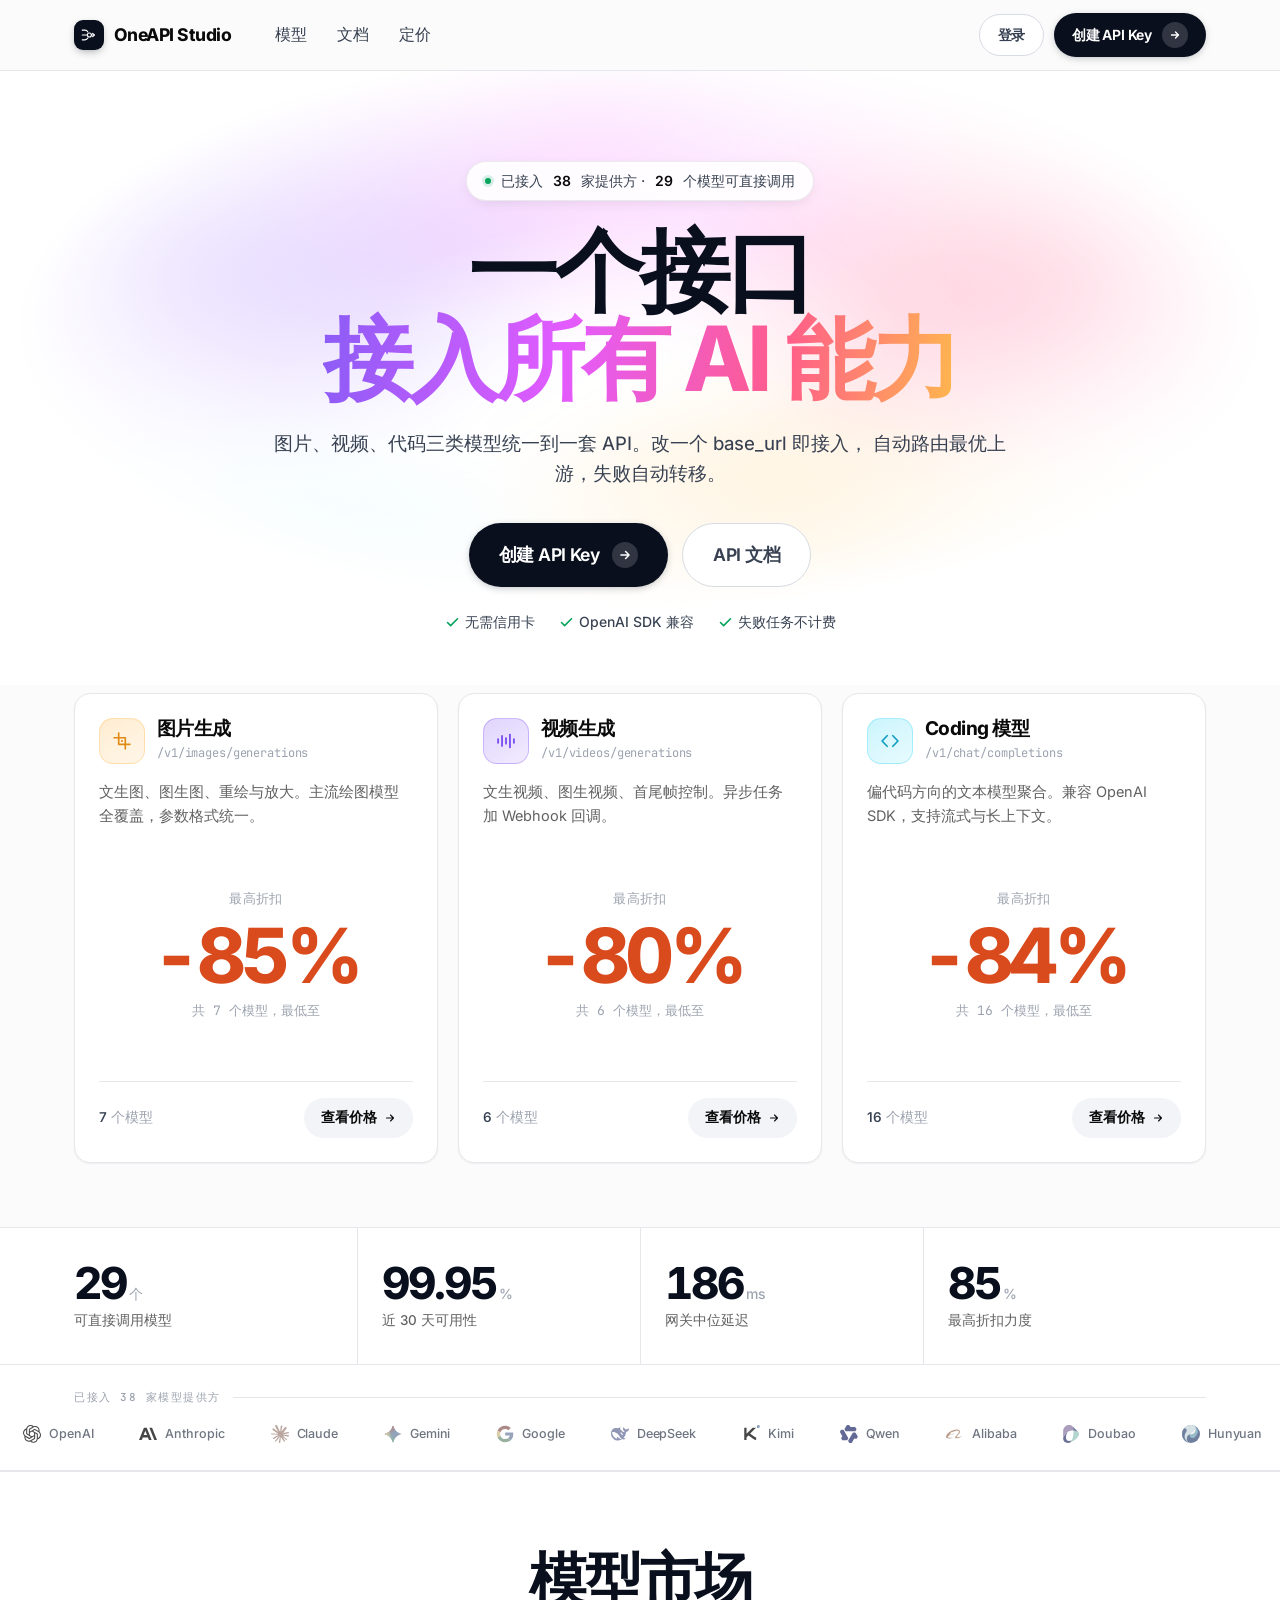
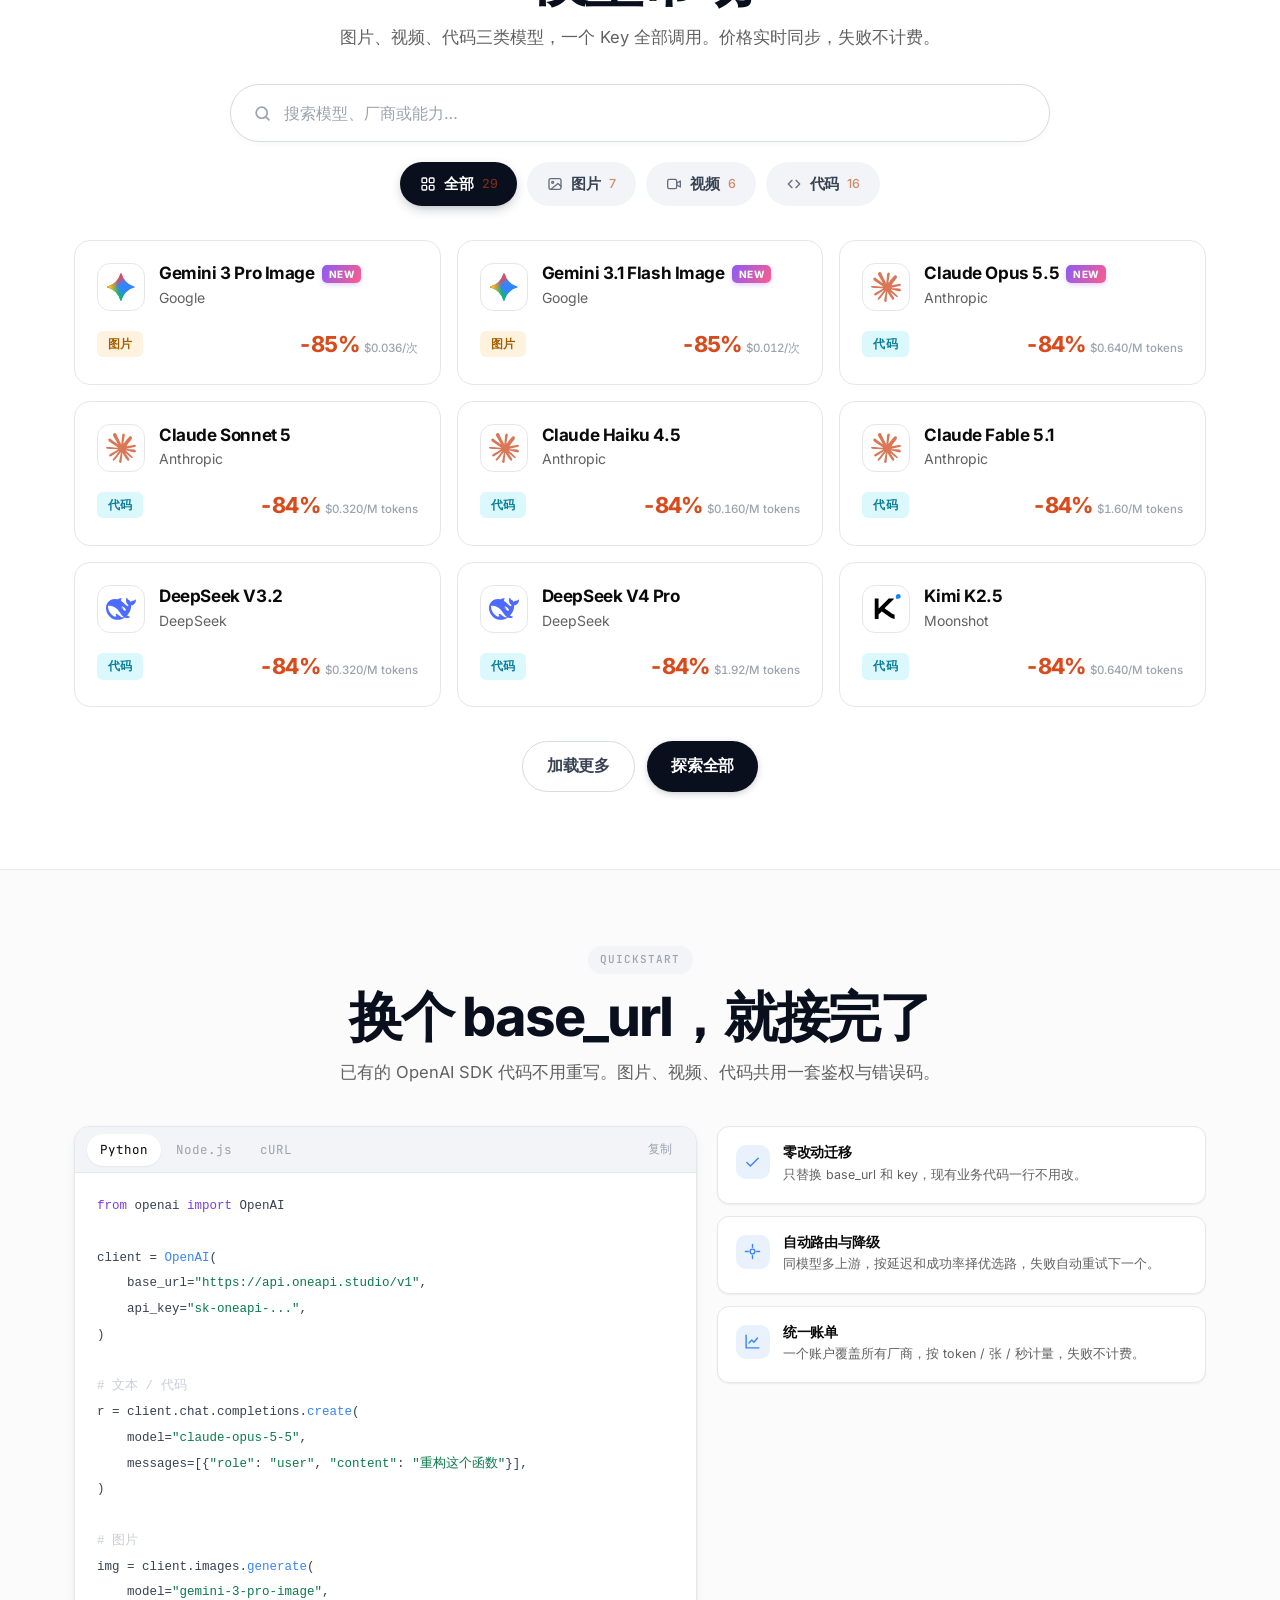
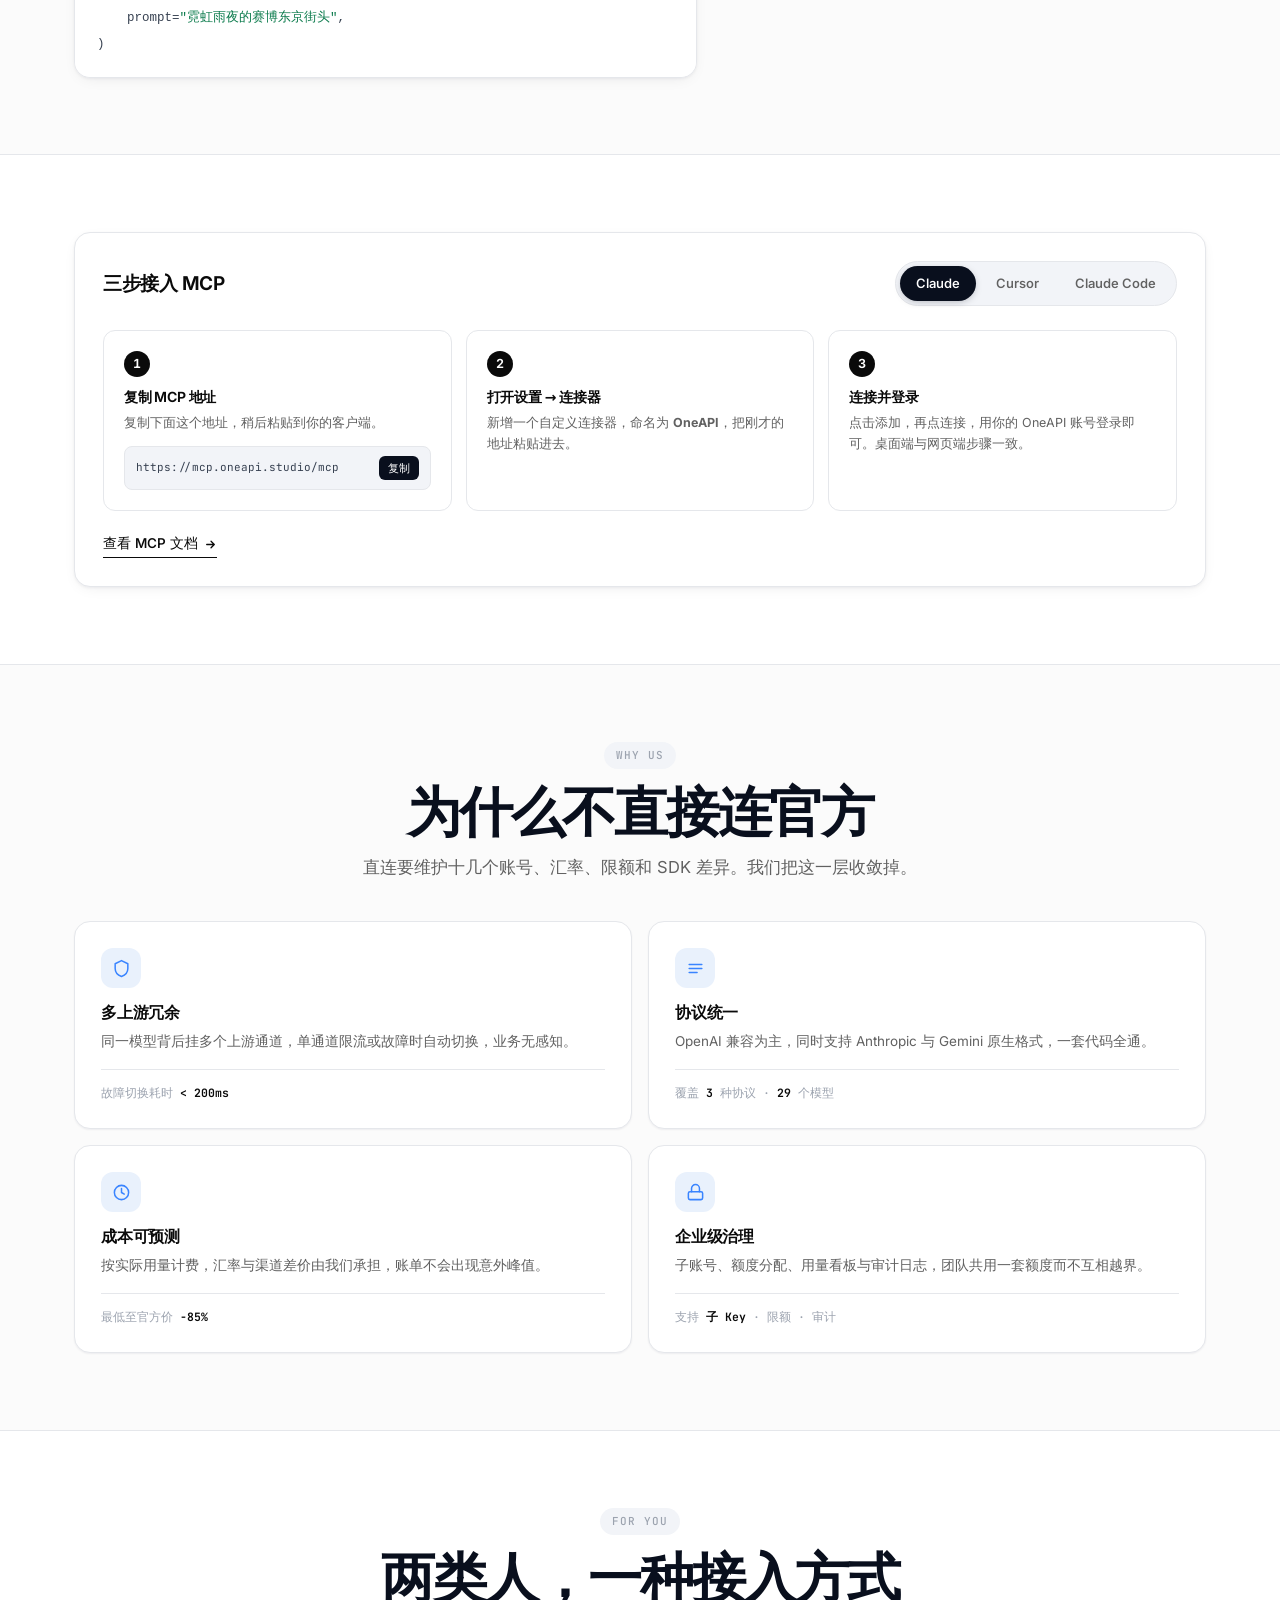
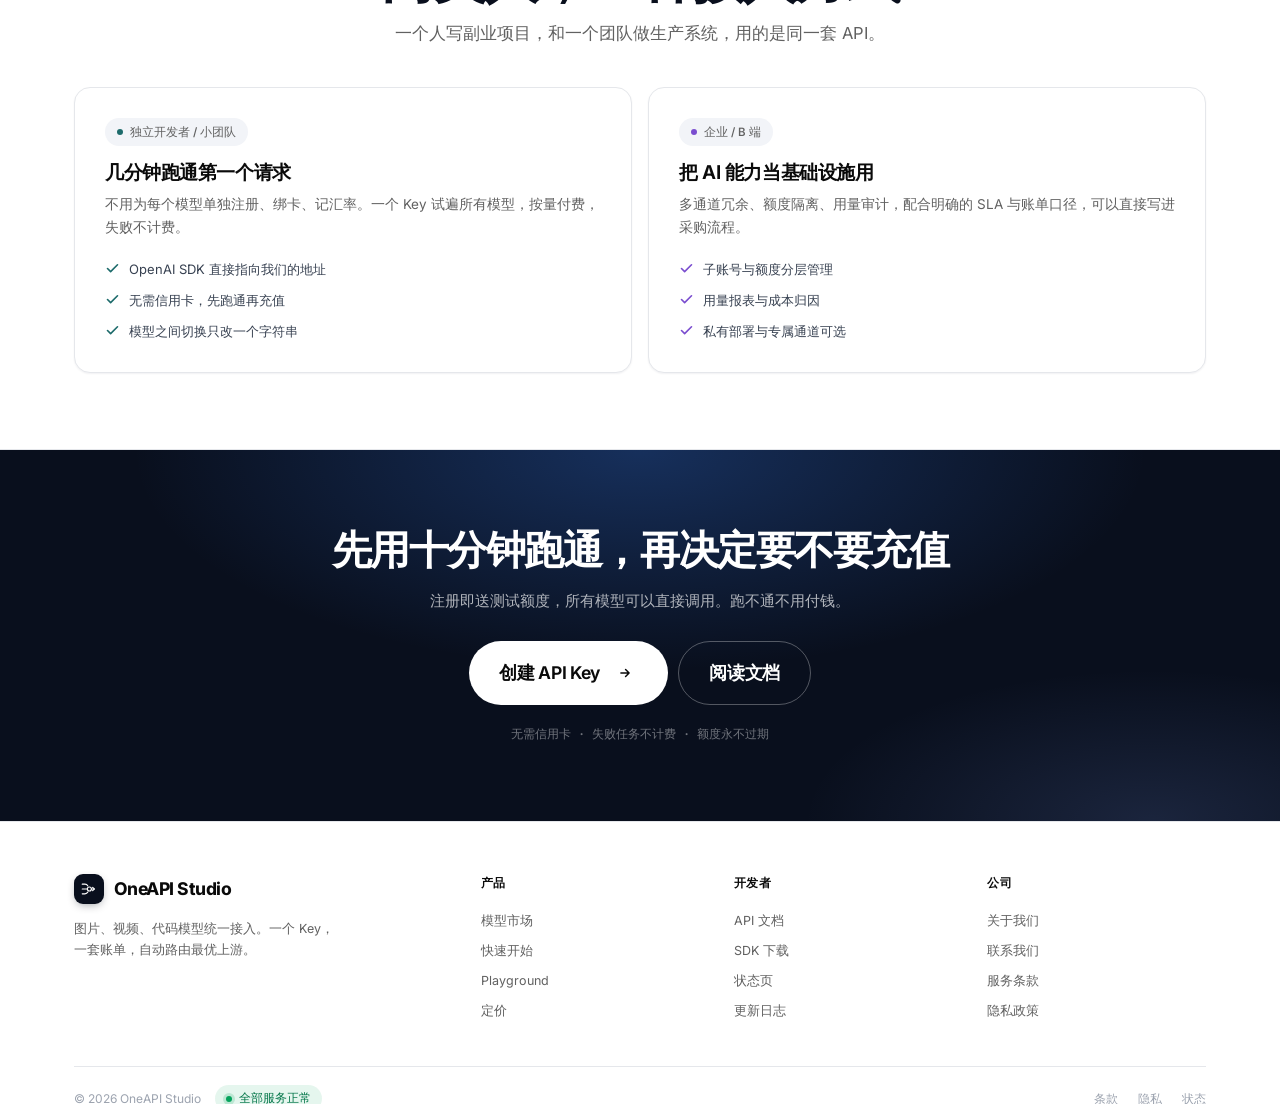
==== index.html @ e0ac7c76 "feat: OneAPI Studio 落地页首版（aimlapi 设计语言） 单页静态落地页，零构建依赖，直接打开 index.html 即可。  页面结构： - 顶栏：深色实心 Logo + 胶囊" ====
<!DOCTYPE html>
<html lang="zh-CN">
<head>
<meta charset="UTF-8" />
<meta name="viewport" content="width=device-width, initial-scale=1" />
<title>OneAPI Studio — 一个接口，接入所有 AI 能力</title>
<meta name="description" content="图片、视频、Coding 三类 AI 模型统一接入。OpenAI 兼容协议，统一鉴权、自动路由与计费。" />
<style>
/* ================= 设计令牌（对齐 aimlapi） ================= */
:root{
  --bg:#fbfbfb;
  --surface:#ffffff;
  --fill:#f2f4f8;
  --border:#e5e7eb;
  --border-2:#d7dbe2;
  --ink:#0a0a0a;
  --ink-2:#374151;
  --muted:#616161;
  --muted-2:#9ca3af;
  --faint:#c9ced6;

  --deep:#090f1d;
  --deep-2:#1a2438;
  --blue:#3984ff;
  --blue-soft:#e9f1fc;

  /* 鲜艳色（Hero 渐变雾与分类标签用） */
  --v-pink:#ff5c8a;
  --v-magenta:#e35bff;
  --v-violet:#8b5cf6;
  --v-amber:#ffb84d;
  --v-cyan:#38d9f5;

  --pos:#d94a1c;

  --c-video:#7a4dcf;
  --c-code:#1d6b6b;
  --ok:#05a35c;

  --r-lg:16px;
  --r:12px;
  --r-sm:8px;
  --r-pill:999px;

  --sh-sm:0 1px 2px rgba(20,20,43,.06);
  --sh:0 4px 16px -6px rgba(20,20,43,.10),0 1px 3px rgba(20,20,43,.05);
  --sh-lg:0 18px 40px -20px rgba(20,20,43,.22),0 4px 10px -4px rgba(20,20,43,.07);

  --sans:"Inter","PingFang SC","Hiragino Sans GB","Microsoft YaHei",-apple-system,BlinkMacSystemFont,system-ui,sans-serif;
  --mono:"JetBrains Mono",ui-monospace,SFMono-Regular,Menlo,Consolas,monospace;
  --ease:cubic-bezier(.2,.8,.2,1);
  --cat:var(--blue);
}

@font-face{font-family:"Inter";font-style:normal;font-weight:100 900;font-display:swap;
  src:url("assets/fonts/inter-latin-wght-normal.woff2") format("woff2");
  unicode-range:U+0000-00FF,U+0131,U+0152-0153,U+02BB-02BC,U+02C6,U+02DA,U+02DC,U+0304,U+0308,U+0329,U+2000-206F,U+20AC,U+2122,U+2191,U+2193,U+2212,U+2215,U+FEFF,U+FFFD;}
@font-face{font-family:"Inter";font-style:normal;font-weight:100 900;font-display:swap;
  src:url("assets/fonts/inter-latin-ext-wght-normal.woff2") format("woff2");
  unicode-range:U+0100-02BA,U+02BD-02C5,U+02C7-02CC,U+02CE-02D7,U+02DD-02FF,U+0304,U+0308,U+0329,U+1D00-1DBF,U+1E00-1E9F,U+1EF2-1EFF,U+2020,U+20A0-20AB,U+20AD-20C0,U+2113,U+2C60-2C7F,U+A720-A7FF;}
@font-face{font-family:"JetBrains Mono";font-style:normal;font-weight:100 800;font-display:swap;
  src:url("assets/fonts/jetbrains-mono-latin-wght-normal.woff2") format("woff2");
  unicode-range:U+0000-00FF,U+0131,U+0152-0153,U+02BB-02BC,U+02C6,U+02DA,U+02DC,U+0304,U+0308,U+0329,U+2000-206F,U+20AC,U+2122,U+2191,U+2193,U+2212,U+2215,U+FEFF,U+FFFD;}

*,*::before,*::after{box-sizing:border-box;margin:0;padding:0}
html{scroll-behavior:smooth;-webkit-text-size-adjust:100%}
body{
  background:var(--bg);color:var(--ink);
  font-family:var(--sans);font-size:15px;line-height:1.6;
  -webkit-font-smoothing:antialiased;-moz-osx-font-smoothing:grayscale;
  overflow-x:hidden;font-feature-settings:"cv11","ss01";
}
a{color:inherit;text-decoration:none}
button{font:inherit;cursor:pointer;border:0;background:none;color:inherit}
h1,h2,h3,h4{line-height:1.15;letter-spacing:-.022em;font-weight:600}
::selection{background:var(--blue-soft);color:#1b4fa8}
.wrap{max-width:1180px;margin:0 auto;padding:0 24px}

/* ================= 顶栏 ================= */
header{
  position:sticky;top:0;z-index:100;
  background:rgba(251,251,251,.86);
  backdrop-filter:saturate(180%) blur(14px);
  -webkit-backdrop-filter:saturate(180%) blur(14px);
  border-bottom:1px solid var(--border);
}
.nav{display:flex;align-items:center;gap:34px;height:70px}
.logo{display:flex;align-items:center;gap:10px;font-weight:750;font-size:17.5px;letter-spacing:-.03em;white-space:nowrap;flex:0 0 auto}
.logo-mark{
  width:30px;height:30px;flex:0 0 30px;border-radius:9px;
  display:grid;place-items:center;
  background:var(--deep);color:#fff;
  box-shadow:0 3px 10px -3px rgba(9,15,29,.45);
}
.logo-mark svg{width:18px;height:18px;display:block}
.nav-links{display:flex;gap:30px;margin-left:10px;font-size:15.5px;color:var(--ink-2);font-weight:550}
.nav-links a{transition:color .16s}
.nav-links a:hover{color:var(--ink)}
.nav-right{margin-left:auto;display:flex;align-items:center;gap:10px}

/* ================= 按钮（胶囊） ================= */
.btn{
  display:inline-flex;align-items:center;justify-content:center;gap:10px;
  padding:12px 24px;border-radius:var(--r-pill);
  font-size:15.5px;font-weight:650;letter-spacing:-.015em;
  transition:all .22s var(--ease);white-space:nowrap;
}
/* 圆形箭头徽章 —— aimlapi 按钮的标志性细节 */
.btn .circ{
  width:26px;height:26px;border-radius:50%;flex:0 0 26px;
  display:grid;place-items:center;
  background:rgba(255,255,255,.16);
  transition:background .22s var(--ease),transform .22s var(--ease);
}
.btn:hover .circ{background:rgba(255,255,255,.28);transform:translateX(2px)}
.btn-line .circ{background:var(--fill);color:var(--ink)}
.btn-line:hover .circ{background:var(--ink);color:#fff}
.btn-dark{background:var(--deep);color:#fff;box-shadow:0 2px 10px -3px rgba(9,15,29,.4)}
.btn-dark:hover{background:var(--deep-2);box-shadow:0 6px 18px -6px rgba(9,15,29,.5);transform:translateY(-1px)}
.btn-blue{background:var(--blue);color:#fff;box-shadow:0 2px 10px -3px rgba(57,132,255,.45)}
.btn-blue:hover{background:#2373f0;box-shadow:0 6px 20px -6px rgba(57,132,255,.55);transform:translateY(-1px)}
.btn-line{border:1px solid var(--border-2);background:var(--surface);color:var(--ink-2)}
.btn-line:hover{border-color:var(--ink-2);color:var(--ink);background:#fff}
.btn-sm{padding:9px 18px;font-size:14px}
.btn-lg{padding:17px 30px;font-size:17.5px;gap:12px}
.btn .arrow{transition:transform .2s var(--ease)}
.btn:hover .arrow{transform:translateX(3px)}
.btn-white{background:#fff;color:var(--ink)}
.btn-white:hover{background:#f2f4f8}
.btn-ghost-l{border:1px solid rgba(255,255,255,.3);color:#fff}
.btn-ghost-l:hover{background:rgba(255,255,255,.12);border-color:rgba(255,255,255,.5)}

/* ================= Hero ================= */
.hero{
  position:relative;padding:clamp(56px,7vw,104px) 0 clamp(40px,4vw,64px);
  text-align:center;overflow:hidden;background:#fff;
}
/* 彩色渐变雾：紫 / 粉 / 琥珀 / 青绿，柔和不抢字 */
.hero::before{
  content:'';position:absolute;inset:-10% -10% auto -10%;height:760px;
  pointer-events:none;z-index:0;
  background:
    radial-gradient(42% 48% at 18% 30%,rgba(139,92,246,.42),transparent 68%),
    radial-gradient(40% 46% at 46% 12%,rgba(227,91,255,.34),transparent 68%),
    radial-gradient(38% 44% at 78% 34%,rgba(255,92,138,.40),transparent 68%),
    radial-gradient(34% 40% at 62% 74%,rgba(255,184,77,.34),transparent 70%),
    radial-gradient(38% 42% at 22% 82%,rgba(56,217,245,.26),transparent 70%),
    radial-gradient(30% 36% at 88% 82%,rgba(142,232,90,.24),transparent 72%);
  filter:blur(28px) saturate(1.15);
}
/* 四周向中心淡出，保证文字可读 */
.hero::after{
  content:'';position:absolute;inset:0;pointer-events:none;z-index:0;
  background:radial-gradient(58% 54% at 50% 42%,transparent 34%,#fff 84%);
}
.hero>.wrap{position:relative;z-index:2}
.pill-badge{
  display:inline-flex;align-items:center;gap:10px;margin-bottom:26px;
  padding:8px 18px;border-radius:var(--r-pill);
  background:rgba(255,255,255,.9);border:1px solid rgba(9,15,29,.08);
  box-shadow:0 4px 16px -6px rgba(9,15,29,.14);
  backdrop-filter:blur(8px);
  font-size:14px;color:var(--ink-2);font-weight:520;
}
.pill-badge b{color:var(--ink);font-weight:600}
.pill-badge .dot{width:6px;height:6px;border-radius:50%;background:var(--ok);box-shadow:0 0 0 3px rgba(5,163,92,.16)}
.hero h1{
  font-size:clamp(40px,7.2vw,90px);font-weight:760;letter-spacing:-.045em;
  line-height:.98;margin-bottom:26px;color:var(--deep);
  font-family:var(--sans);
}
.hero h1 em{
  font-style:normal;
  background:linear-gradient(96deg,var(--v-violet) 0%,var(--v-magenta) 38%,var(--v-pink) 72%,var(--v-amber) 100%);
  -webkit-background-clip:text;background-clip:text;color:transparent;
}
.hero-sub{
  max-width:62ch;margin:0 auto 34px;
  font-size:clamp(15px,1.5vw,18.5px);color:var(--ink-2);line-height:1.62;
  font-weight:450;
}
.hero-cta{display:flex;gap:14px;justify-content:center;flex-wrap:wrap;margin-bottom:24px}
.hero-note{
  display:flex;align-items:center;justify-content:center;gap:24px;flex-wrap:wrap;
  font-size:14px;color:var(--ink-2);font-weight:480;
}
.hero-note span{display:inline-flex;align-items:center;gap:5px}
.hero-note svg{width:15px;height:15px;color:var(--ok)}

/* ================= 三张能力卡 ================= */
.cards{
  display:grid;grid-template-columns:repeat(3,1fr);gap:20px;
  padding:8px 0 clamp(48px,5vw,72px);align-items:stretch;
  --card-h:470px;
}
.card[data-card="image"]{--cat:var(--v-amber);--cat-deep:#e08a12}
.card[data-card="video"]{--cat:var(--v-violet);--cat-deep:#6d3ff0}
.card[data-card="code"] {--cat:var(--v-cyan);--cat-deep:#0e9dc0}
.card{position:relative;height:var(--card-h);perspective:1800px;cursor:pointer;outline:none}
.card:focus-visible .face{border-color:var(--blue);box-shadow:0 0 0 3px rgba(57,132,255,.2)}
.card-inner{position:relative;width:100%;height:100%;transform-style:preserve-3d;
  transition:transform .66s var(--ease)}
.card.flipped .card-inner{transform:rotateY(180deg)}

.face{
  position:absolute;inset:0;display:flex;flex-direction:column;
  padding:24px;border-radius:var(--r-lg);
  border:1px solid var(--border);background:var(--surface);
  box-shadow:var(--sh-sm);
  backface-visibility:hidden;-webkit-backface-visibility:hidden;
  transition:box-shadow .24s var(--ease),border-color .24s var(--ease),transform .24s var(--ease);
  overflow:hidden;
}
.face-front:hover{border-color:var(--border-2);box-shadow:var(--sh-lg);transform:translateY(-3px)}
.face-back{transform:rotateY(180deg);cursor:default}

.card-header{display:flex;align-items:center;gap:12px;margin-bottom:16px}
.card-icon{
  width:46px;height:46px;border-radius:14px;
  display:grid;place-items:center;flex-shrink:0;
  background:linear-gradient(150deg,
    color-mix(in srgb,var(--cat) 26%,#fff),
    color-mix(in srgb,var(--cat) 12%,#fff));
  border:1px solid color-mix(in srgb,var(--cat) 34%,transparent);
  color:var(--cat-deep);
}
.card-icon svg{width:22px;height:22px;display:block}
.card-title-wrap{flex:1;min-width:0}
.card-title{font-size:19px;font-weight:720;margin-bottom:4px;color:var(--ink);letter-spacing:-.028em}
.card-subtitle{font-size:12px;font-family:var(--mono);color:var(--muted-2);letter-spacing:-.01em;
  white-space:nowrap;overflow:hidden;text-overflow:ellipsis}
.card-desc{font-size:14.5px;color:var(--muted);line-height:1.68}

/* 折扣区：占据卡片中部，成为视觉重心 */
.peek-wrap{
  flex:1;display:flex;flex-direction:column;justify-content:center;
  align-items:center;text-align:center;gap:8px;padding:8px 0;
}
.peek-label{font-size:13px;color:var(--muted-2);letter-spacing:.02em}
.peek-value{
  font-size:76px;font-weight:760;color:var(--pos);
  letter-spacing:-.055em;line-height:1;
  font-variant-numeric:tabular-nums;font-feature-settings:"tnum";
}
.peek-note{font-size:13px;color:var(--muted-2);font-family:var(--mono)}

.card-foot{
  display:flex;align-items:center;justify-content:space-between;gap:10px;
  padding-top:16px;border-top:1px solid var(--border);
  font-size:13.5px;color:var(--muted-2);
}
.card-foot b{font-weight:550;color:var(--ink-2)}
.flip-cta{
  display:inline-flex;align-items:center;gap:7px;
  padding:9px 17px;border-radius:var(--r-pill);
  background:var(--fill);color:var(--ink);
  font-size:13.5px;font-weight:650;
  transition:background .2s,color .2s;
}
.card:hover .flip-cta{background:var(--ink);color:#fff}
.flip-cta .chev{transition:transform .2s var(--ease)}
.card:hover .flip-cta .chev{transform:translateX(3px)}

.back-head{display:flex;align-items:baseline;justify-content:space-between;gap:8px;
  padding-bottom:12px;border-bottom:1px solid var(--border);margin-bottom:6px}
.back-head h3{font-size:14.5px;font-weight:650;color:var(--ink)}
.back-head span{font-size:11px;font-family:var(--mono);color:var(--muted-2);white-space:nowrap}
.model-list{
  flex:1;display:flex;flex-direction:column;overflow-y:auto;overflow-x:hidden;
  scrollbar-width:none;-ms-overflow-style:none;overscroll-behavior:contain;
}
.model-list::-webkit-scrollbar{width:0;height:0;display:none}
.model-item{display:flex;align-items:center;gap:10px;padding:7px 6px;margin:0 -6px;
  border-radius:var(--r-sm);border-bottom:1px solid #f2f4f8;transition:background .14s}
.model-item:hover{background:var(--fill)}
.model-item:last-child{border-bottom:0}
.model-logo{width:24px;height:24px;border-radius:6px;display:grid;place-items:center;
  border:1px solid var(--border);background:#fff;flex-shrink:0;overflow:hidden}
.model-logo img{width:15px;height:15px;object-fit:contain;display:block}
.model-info{flex:1;min-width:0}
.model-name{font-size:12px;font-weight:550;color:var(--ink);letter-spacing:-.008em;
  white-space:nowrap;overflow:hidden;text-overflow:ellipsis;line-height:1.4}
.model-vendor{font-size:10px;color:var(--muted-2);white-space:nowrap;overflow:hidden;
  text-overflow:ellipsis;line-height:1.35}
.model-pricing{display:flex;flex-direction:column;align-items:flex-end;flex-shrink:0}
.model-discount{font-size:15px;font-weight:700;color:var(--pos);letter-spacing:-.035em;
  line-height:1.15;white-space:nowrap;font-variant-numeric:tabular-nums}
.model-price{font-size:9.5px;font-family:var(--mono);color:var(--muted);line-height:1.32;
  white-space:nowrap;font-variant-numeric:tabular-nums}
.model-original{font-size:9px;font-family:var(--mono);color:var(--faint);
  text-decoration:line-through;line-height:1.32;white-space:nowrap;font-variant-numeric:tabular-nums}

.back-foot{display:flex;gap:8px;padding-top:14px;border-top:1px solid var(--border)}
.back-foot .btn{flex:1;justify-content:center;font-size:12.5px;padding:9px 10px}
/* ================= 数据条 ================= */
.stats{border-top:1px solid var(--border);border-bottom:1px solid var(--border);background:var(--surface)}
.stats-in{display:grid;grid-template-columns:repeat(4,1fr);max-width:1180px;margin:0 auto;padding:0 24px}
.stat{padding:32px 24px;border-left:1px solid var(--border)}
.stat:first-child{border-left:0;padding-left:0}
.stat-num{font-size:44px;font-weight:760;color:var(--deep);letter-spacing:-.045em;
  line-height:1.05;font-variant-numeric:tabular-nums}
.stat-num .u{font-size:14px;font-weight:500;color:var(--muted-2);margin-left:3px;letter-spacing:0}
.stat-label{font-size:13.5px;color:var(--muted);margin-top:4px;font-weight:480}

/* ================= 厂商滚动带 ================= */
.providers{padding:24px 0 26px;background:var(--surface);border-bottom:1px solid var(--border);overflow:hidden}
.providers-head{max-width:1180px;margin:0 auto 18px;padding:0 24px;
  display:flex;align-items:center;gap:12px;
  font-size:11px;font-family:var(--mono);font-weight:500;
  letter-spacing:.14em;text-transform:uppercase;color:var(--muted-2)}
.providers-head::after{content:'';flex:1;height:1px;background:var(--border)}
.marquee{display:flex;width:max-content;animation:marquee 52s linear infinite}
.providers:hover .marquee{animation-play-state:paused}
@keyframes marquee{from{transform:translateX(0)}to{transform:translateX(-50%)}}
.marquee-track{display:flex;align-items:center;gap:46px;padding:0 23px}
.pv{display:flex;align-items:center;gap:8px;flex:0 0 auto;white-space:nowrap;
  opacity:.72;transition:opacity .2s var(--ease)}
.pv:hover{opacity:1}
.pv img{width:18px;height:18px;object-fit:contain;display:block;filter:grayscale(.72);
  transition:filter .24s var(--ease)}
.pv:hover img{filter:none}
.pv span{font-size:12.5px;font-weight:500;color:var(--ink-2);letter-spacing:-.008em}

/* ================= 通用区块 ================= */
.section{padding:clamp(56px,6vw,88px) 0}
.section.alt{background:var(--surface);border-top:1px solid var(--border);border-bottom:1px solid var(--border)}
.sec-head{max-width:640px;margin:0 auto 40px;text-align:center}
.sec-kicker{display:inline-flex;align-items:center;gap:8px;margin-bottom:14px;
  padding:5px 12px;border-radius:var(--r-pill);
  background:var(--fill);color:var(--muted-2);
  font-size:11px;font-family:var(--mono);font-weight:500;
  letter-spacing:.1em;text-transform:uppercase}
.sec-head h2{font-size:clamp(30px,4.4vw,54px);font-weight:750;letter-spacing:-.042em;
  color:var(--deep);margin-bottom:14px;line-height:1.06}
.sec-head p{font-size:16.5px;color:var(--muted);line-height:1.62}

/* ================= 快速开始 ================= */
.quick-grid{display:grid;grid-template-columns:1.12fr .88fr;gap:20px;align-items:start}
.code-card{border-radius:var(--r-lg);border:1px solid var(--border);background:var(--surface);
  box-shadow:var(--sh);overflow:hidden}
.code-bar{display:flex;align-items:center;gap:2px;padding:0 12px;height:46px;
  border-bottom:1px solid var(--border);background:var(--fill)}
.code-tab{padding:6px 13px;border-radius:var(--r-pill);font-size:12.5px;font-family:var(--mono);
  color:var(--muted-2);transition:background .16s,color .16s}
.code-tab:hover{color:var(--muted)}
.code-tab.on{background:var(--surface);color:var(--ink);box-shadow:var(--sh-sm)}
.code-copy{margin-left:auto;font-size:11.5px;font-family:var(--mono);color:var(--muted-2);
  padding:6px 12px;border-radius:var(--r-pill);transition:background .16s,color .16s}
.code-copy:hover{background:var(--surface);color:var(--ink)}
.code-body{padding:20px 22px;overflow-x:auto;background:var(--surface)}
.code-body pre{margin:0;font-family:var(--mono);font-size:12.5px;line-height:1.9;
  color:var(--ink-2);white-space:pre}
.k{color:#7c3aed}.s{color:#0a7a4b}.c{color:var(--faint)}
.f{color:var(--blue)}.n{color:#c2410c}.p{color:#0e7490}

.side-list{display:flex;flex-direction:column;gap:12px}
.side-card{display:flex;gap:13px;padding:18px;border-radius:var(--r);
  border:1px solid var(--border);background:var(--surface);box-shadow:var(--sh-sm)}
.side-ico{width:34px;height:34px;flex:0 0 34px;border-radius:10px;display:grid;place-items:center;
  background:var(--blue-soft);color:var(--blue)}
.side-ico svg{width:17px;height:17px}
.side-card h4{font-size:13.5px;font-weight:650;color:var(--ink);margin-bottom:4px;letter-spacing:-.012em}
.side-card p{font-size:12.5px;color:var(--muted);line-height:1.62}

/* ================= 竖排步骤（学 aimlapi MCP 卡） ================= */
.steps-card{border-radius:var(--r-lg);border:1px solid var(--border);background:var(--surface);
  box-shadow:var(--sh);padding:28px}
.steps-top{display:flex;align-items:center;justify-content:space-between;gap:16px;
  margin-bottom:24px;flex-wrap:wrap}
.steps-top h3{font-size:19px;font-weight:660;color:var(--ink);letter-spacing:-.024em}
.tabs{display:flex;gap:4px;padding:4px;border-radius:var(--r-pill);
  border:1px solid var(--border);background:var(--fill)}
.tab{padding:7px 16px;border-radius:var(--r-pill);font-size:13px;font-weight:550;
  color:var(--muted);transition:all .2s var(--ease)}
.tab.on{background:var(--deep);color:#fff;box-shadow:0 2px 8px -3px rgba(9,15,29,.4)}
.steps{display:grid;grid-template-columns:repeat(3,1fr);gap:14px}
.step{padding:20px;border-radius:var(--r);border:1px solid var(--border);background:var(--surface)}
.step-n{width:26px;height:26px;border-radius:50%;display:grid;place-items:center;
  background:var(--ink);color:#fff;font-size:12.5px;font-weight:650;margin-bottom:12px;
  font-variant-numeric:tabular-nums}
.step h4{font-size:14px;font-weight:650;color:var(--ink);margin-bottom:8px;letter-spacing:-.014em}
.step p{font-size:12.5px;color:var(--muted);line-height:1.65}
.step-code{display:flex;align-items:center;gap:8px;margin-top:12px;
  padding:9px 11px;border-radius:var(--r-sm);
  background:var(--fill);border:1px solid var(--border);
  font-family:var(--mono);font-size:11px;color:var(--ink-2);
  overflow:hidden;white-space:nowrap;text-overflow:ellipsis}
.step-copy{margin-left:auto;padding:4px 9px;border-radius:6px;background:var(--deep);color:#fff;
  font-size:10.5px;font-weight:550;white-space:nowrap;flex:0 0 auto}
.steps-link{display:inline-flex;align-items:center;gap:6px;margin-top:22px;
  font-size:13.5px;font-weight:550;color:var(--ink);
  border-bottom:1.5px solid var(--ink);padding-bottom:2px}

/* ================= 优势 ================= */
.features{display:grid;grid-template-columns:repeat(2,1fr);gap:16px}
.feature{padding:26px;border-radius:var(--r-lg);border:1px solid var(--border);
  background:var(--surface);box-shadow:var(--sh-sm);
  transition:box-shadow .24s var(--ease),border-color .24s var(--ease),transform .24s var(--ease)}
.feature:hover{box-shadow:var(--sh-lg);border-color:var(--border-2);transform:translateY(-3px)}
.feature-ico{width:40px;height:40px;border-radius:12px;display:grid;place-items:center;
  margin-bottom:16px;background:var(--blue-soft);color:var(--blue)}
.feature-ico svg{width:19px;height:19px}
.feature h3{font-size:15.5px;font-weight:650;color:var(--ink);margin-bottom:8px;letter-spacing:-.016em}
.feature p{font-size:13.5px;color:var(--muted);line-height:1.68}
.feature-metric{margin-top:16px;padding-top:14px;border-top:1px solid var(--border);
  font-size:11.5px;font-family:var(--mono);color:var(--muted-2)}
.feature-metric b{color:var(--ink);font-weight:650}

/* ================= 受众 ================= */
.aud-grid{display:grid;grid-template-columns:repeat(2,1fr);gap:16px}
.aud{padding:30px;border-radius:var(--r-lg);border:1px solid var(--border);
  background:var(--surface);box-shadow:var(--sh-sm)}
.aud-tag{display:inline-flex;align-items:center;gap:7px;margin-bottom:16px;
  padding:5px 12px;border-radius:var(--r-pill);background:var(--fill);
  font-size:11.5px;font-weight:550;color:var(--muted)}
.aud-tag::before{content:'';width:6px;height:6px;border-radius:50%;background:var(--aud)}
.aud h3{font-size:19px;font-weight:660;color:var(--ink);margin-bottom:9px;letter-spacing:-.022em}
.aud>p{font-size:13.5px;color:var(--muted);line-height:1.7;margin-bottom:20px}
.aud ul{list-style:none;display:flex;flex-direction:column;gap:10px}
.aud li{display:flex;align-items:flex-start;gap:9px;font-size:13px;color:var(--ink-2);line-height:1.6}
.aud li svg{width:15px;height:15px;flex:0 0 15px;margin-top:2px;color:var(--aud)}

/* ================= 深色收口 ================= */
.cta{padding:clamp(56px,6vw,84px) 0;background:var(--deep);color:#fff;
  position:relative;overflow:hidden}
.cta::before{
  content:'';position:absolute;inset:0;pointer-events:none;
  background:
    radial-gradient(60% 90% at 50% 0%,rgba(57,132,255,.28),transparent 66%),
    radial-gradient(40% 60% at 90% 100%,rgba(133,167,255,.14),transparent 68%);
}
.cta>.wrap{position:relative;z-index:1;text-align:center}
.cta h2{font-size:clamp(26px,3.6vw,40px);font-weight:670;letter-spacing:-.036em;
  line-height:1.16;margin-bottom:14px}
.cta p{font-size:15px;color:rgba(255,255,255,.68);margin-bottom:28px;line-height:1.7}
.cta-actions{display:flex;gap:10px;justify-content:center;flex-wrap:wrap}
.cta-foot{margin-top:20px;font-size:12px;color:rgba(255,255,255,.42);font-family:var(--mono)}

/* ================= 页脚 ================= */
footer{background:var(--surface);border-top:1px solid var(--border)}
.foot-grid{display:grid;grid-template-columns:1.7fr repeat(3,1fr);gap:34px;padding:52px 0 40px}
.foot-brand .logo{margin-bottom:14px}
.foot-brand p{font-size:12.5px;color:var(--muted);line-height:1.7;max-width:260px}
.foot-col h5{font-size:11.5px;font-weight:650;color:var(--ink);margin-bottom:14px;
  letter-spacing:.06em;text-transform:uppercase}
.foot-col a{display:block;font-size:12.5px;color:var(--muted);padding:5px 0;transition:color .16s}
.foot-col a:hover{color:var(--ink)}
.foot-bot{display:flex;align-items:center;gap:14px;flex-wrap:wrap;
  padding:18px 0 28px;border-top:1px solid var(--border);font-size:12px;color:var(--muted-2)}
.foot-bot nav{margin-left:auto;display:flex;gap:20px}
.foot-bot nav a:hover{color:var(--ink)}
.status{display:inline-flex;align-items:center;gap:7px;padding:4px 11px;border-radius:var(--r-pill);
  background:rgba(5,163,92,.1);color:#05774a;font-size:11.5px;font-weight:550}
.status i{width:6px;height:6px;border-radius:50%;background:var(--ok);box-shadow:0 0 0 3px rgba(5,163,92,.18)}

/* ================= 模型市场 ================= */
.market{padding:clamp(56px,6vw,88px) 0;background:var(--surface);border-top:1px solid var(--border);border-bottom:1px solid var(--border)}
.market-head{text-align:center;margin-bottom:34px}
.market-head h2{
  font-size:clamp(30px,4.6vw,58px);font-weight:750;letter-spacing:-.045em;
  color:var(--deep);line-height:1.05;margin-bottom:14px;
}
.market-head p{font-size:16.5px;color:var(--muted);line-height:1.6}

.search-bar{
  display:flex;align-items:center;gap:12px;
  max-width:820px;margin:0 auto 20px;padding:0 22px;height:58px;
  border-radius:var(--r-pill);border:1px solid var(--border-2);background:#fff;
  box-shadow:0 2px 12px -6px rgba(9,15,29,.12);
  transition:border-color .2s,box-shadow .2s;
}
.search-bar:focus-within{border-color:var(--deep);box-shadow:0 4px 20px -8px rgba(9,15,29,.24)}
.search-bar svg{width:19px;height:19px;color:var(--muted-2);flex:0 0 19px}
.search-bar input{
  flex:1;border:0;outline:none;background:none;
  font-family:inherit;font-size:16px;color:var(--ink);
}
.search-bar input::placeholder{color:var(--muted-2)}

.chips{display:flex;gap:10px;justify-content:center;flex-wrap:wrap;margin-bottom:34px}
.chip{
  display:inline-flex;align-items:center;gap:8px;
  padding:10px 20px;border-radius:var(--r-pill);
  background:var(--fill);color:var(--ink-2);
  font-size:14.5px;font-weight:600;letter-spacing:-.01em;
  transition:all .2s var(--ease);
}
.chip svg{width:16px;height:16px;opacity:.75}
.chip:hover{background:#e7eaf0}
.chip.on{background:var(--deep);color:#fff;box-shadow:0 4px 14px -5px rgba(9,15,29,.45)}
.chip.on svg{opacity:1}
.chip .n{font-size:12.5px;opacity:.6;font-weight:500}

.mgrid{display:grid;grid-template-columns:repeat(3,1fr);gap:16px}
.mcard{
  display:flex;flex-direction:column;gap:16px;
  padding:22px;border-radius:var(--r-lg);
  border:1px solid var(--border);background:#fff;
  transition:box-shadow .24s var(--ease),border-color .24s var(--ease),transform .24s var(--ease);
}
.mcard:hover{box-shadow:var(--sh-lg);border-color:var(--border-2);transform:translateY(-3px)}
.mcard-top{display:flex;align-items:center;gap:14px}
.mcard-logo{
  width:48px;height:48px;border-radius:13px;flex:0 0 48px;
  display:grid;place-items:center;overflow:hidden;
  border:1px solid var(--border);background:#fff;
}
.mcard-logo img{width:30px;height:30px;object-fit:contain;display:block}
.mcard-name{
  font-size:17px;font-weight:700;color:var(--ink);letter-spacing:-.024em;
  line-height:1.28;display:flex;align-items:center;gap:7px;flex-wrap:wrap;
}
.badge-new{
  font-size:10px;font-weight:750;letter-spacing:.05em;
  padding:2.5px 7px;border-radius:5px;
  background:linear-gradient(120deg,var(--v-violet),var(--v-pink));
  color:#fff;text-transform:uppercase;
  box-shadow:0 2px 6px -2px rgba(139,92,246,.5);
}
.mcard-vendor{font-size:14px;color:var(--muted);margin-top:2px}
.mcard-foot{display:flex;align-items:center;justify-content:space-between;gap:10px;margin-top:auto}
.type-chip{
  display:inline-flex;align-items:center;gap:6px;
  padding:4px 11px;border-radius:6px;
  font-size:11.5px;font-weight:600;letter-spacing:.02em;
}
.type-chip[data-t="image"]{background:rgba(255,184,77,.18);color:#a35f00}
.type-chip[data-t="video"]{background:rgba(139,92,246,.15);color:#6533d6}
.type-chip[data-t="code"]{background:rgba(56,217,245,.18);color:#0a7d9b}
.mcard-off{
  font-size:22px;font-weight:750;color:var(--pos);letter-spacing:-.04em;
  font-variant-numeric:tabular-nums;
}
.mcard-off small{font-size:11.5px;font-weight:500;color:var(--muted-2);margin-left:4px;letter-spacing:0}

.market-more{display:flex;gap:12px;justify-content:center;margin-top:34px}
.market-empty{
  grid-column:1/-1;padding:60px 20px;text-align:center;
  color:var(--muted-2);font-size:15px;
}

/* ================= 响应式 ================= */
@media (max-width:1024px){
  .quick-grid{grid-template-columns:1fr}
  .foot-grid{grid-template-columns:1fr 1fr}
  .cards{--card-h:420px}
}
@media (max-width:900px){
  .nav-links{display:none}
  .mgrid{grid-template-columns:repeat(2,1fr)}
  .cards{grid-template-columns:1fr;--card-h:400px}
  .peek-value{font-size:56px}
  .stats-in{grid-template-columns:repeat(2,1fr)}
  .stat:nth-child(3){border-left:0;padding-left:0}
  .stat:nth-child(n+3){border-top:1px solid var(--border)}
  .steps{grid-template-columns:1fr}
  .features,.aud-grid{grid-template-columns:1fr}
  .mgrid{grid-template-columns:1fr}
}
@media (max-width:760px){
  .nav{gap:12px;height:60px}
  .logo{font-size:15.5px;gap:8px}
  .logo-mark{width:26px;height:26px;flex:0 0 26px;border-radius:8px}
  .logo-mark svg{width:15px;height:15px}
  .nav-right{gap:7px}
  .btn-sm{padding:8px 13px;font-size:13px}
  .nav .btn-sm .circ{display:none}
  .nav .btn-sm{padding:9px 15px}
}
@media (max-width:400px){
  .nav .btn-line{display:none}
}
@media (max-width:640px){
  .wrap{padding:0 18px}
  .hero{padding:40px 0 32px}
  .hero-cta{flex-direction:column;width:100%}
  .hero-cta .btn{width:100%}
  .stats-in{grid-template-columns:1fr}
  .stat{border-left:0;padding-left:0;border-top:1px solid var(--border)}
  .stat:first-child{border-top:0}
  .cta-actions{flex-direction:column}
  .cta-actions .btn{width:100%}
  .foot-grid{grid-template-columns:1fr;gap:28px;padding:36px 0 28px}
  .foot-bot nav{margin-left:0;width:100%}
  .steps-card{padding:20px}
  .tabs{width:100%;justify-content:space-between}
  .tab{padding:7px 12px;font-size:12px}
}
@media (prefers-reduced-motion:reduce){
  *{animation:none!important;transition:none!important}
  html{scroll-behavior:auto}
  .marquee{animation:none}
}

</style>
</head>
<body>
<header>
  <div class="wrap nav">
    <a class="logo" href="#top">
      <span class="logo-mark" aria-hidden="true">
        <svg viewBox="0 0 28 28" fill="none">
          <path d="M3.5 6.5h4.2c1.9 0 3.6 1.1 4.5 2.8" stroke="currentColor" stroke-width="1.8" stroke-linecap="round"/>
          <path d="M3.5 21.5h4.2c1.9 0 3.6-1.1 4.5-2.8" stroke="currentColor" stroke-width="1.8" stroke-linecap="round"/>
          <path d="M3.5 14h7.8" stroke="currentColor" stroke-width="1.8" stroke-linecap="round"/>
          <circle cx="14.6" cy="14" r="3.1" stroke="currentColor" stroke-width="1.8"/>
          <path d="M17.7 14h3.4" stroke="currentColor" stroke-width="1.8" stroke-linecap="round"/>
          <path d="M19.6 11.4l2.9 2.6-2.9 2.6" stroke="currentColor" stroke-width="1.8" stroke-linecap="round" stroke-linejoin="round"/>
        </svg>
      </span>
      OneAPI Studio
    </a>
    <nav class="nav-links">
      <a href="#capabilities">模型</a>
      <a href="#quickstart">文档</a>
      <a href="#pricing">定价</a>
    </nav>
    <div class="nav-right">
      <a class="btn btn-sm btn-line" href="#">登录</a>
      <a class="btn btn-sm btn-dark" href="#">创建 API Key
        <span class="circ"><svg width="12" height="12" viewBox="0 0 24 24" fill="none" stroke="currentColor" stroke-width="2.8" stroke-linecap="round" stroke-linejoin="round"><path d="M5 12h14M13 6l6 6-6 6"/></svg></span>
      </a>
    </div>
  </div>
</header>

<main id="top">
  <section class="hero">
    <div class="wrap">
      <span class="pill-badge">
        <span class="dot"></span>
        已接入 <b>38</b> 家提供方 · <b>29</b> 个模型可直接调用
      </span>
      <h1>一个接口<br /><em>接入所有 AI 能力</em></h1>
      <p class="hero-sub">
        图片、视频、代码三类模型统一到一套 API。改一个 base_url 即接入，
        自动路由最优上游，失败自动转移。
      </p>
      <div class="hero-cta">
        <a class="btn btn-lg btn-dark" href="#capabilities">
          创建 API Key
          <span class="circ">
            <svg width="14" height="14" viewBox="0 0 24 24" fill="none" stroke="currentColor" stroke-width="2.6" stroke-linecap="round" stroke-linejoin="round"><path d="M5 12h14M13 6l6 6-6 6"/></svg>
          </span>
        </a>
        <a class="btn btn-lg btn-line" href="#quickstart">API 文档</a>
      </div>
      <div class="hero-note">
        <span><svg viewBox="0 0 24 24" fill="none" stroke="currentColor" stroke-width="2.6" stroke-linecap="round" stroke-linejoin="round"><path d="M20 6L9 17l-5-5"/></svg>无需信用卡</span>
        <span><svg viewBox="0 0 24 24" fill="none" stroke="currentColor" stroke-width="2.6" stroke-linecap="round" stroke-linejoin="round"><path d="M20 6L9 17l-5-5"/></svg>OpenAI SDK 兼容</span>
        <span><svg viewBox="0 0 24 24" fill="none" stroke="currentColor" stroke-width="2.6" stroke-linecap="round" stroke-linejoin="round"><path d="M20 6L9 17l-5-5"/></svg>失败任务不计费</span>
      </div>
    </div>
  </section>

  <section class="wrap" id="capabilities">
    <div class="cards">

      <article class="card" data-card="image" tabindex="0" role="button" aria-pressed="false" aria-label="图片生成，点击查看价格">
        <div class="card-inner">
          <div class="face face-front">
            <div class="card-header">
              <span class="card-icon" aria-hidden="true">
                <svg viewBox="0 0 20 20" fill="none" stroke="currentColor" stroke-width="1.5" stroke-linecap="round" stroke-linejoin="round">
                  <path d="M7 2.8v10.2h10.2"/><path d="M2.8 7h10.2v10.2"/>
                  <circle cx="10" cy="10" r="0.95" fill="currentColor" stroke="none"/>
                </svg>
              </span>
              <div class="card-title-wrap">
                <h3 class="card-title">图片生成</h3>
                <p class="card-subtitle">/v1/images/generations</p>
              </div>
            </div>
            <p class="card-desc">文生图、图生图、重绘与放大。主流绘图模型全覆盖，参数格式统一。</p>
            <div class="peek-wrap">
              <span class="peek-label">最高折扣</span>
              <span class="peek-value" data-peek="image">-85%</span>
              <span class="peek-note" data-note="image">共 7 个模型</span>
            </div>
            <div class="card-foot">
              <span><b data-count="image">7</b> 个模型</span>
              <span class="flip-cta">查看价格
                <svg class="chev" width="12" height="12" viewBox="0 0 24 24" fill="none" stroke="currentColor" stroke-width="2.2" stroke-linecap="round" stroke-linejoin="round"><path d="M5 12h14M13 6l6 6-6 6"/></svg>
              </span>
            </div>
          </div>
          <div class="face face-back">
            <div class="back-head"><h3>图片生成</h3><span data-meta="image">7 个模型</span></div>
            <div class="model-list" data-models="image"></div>
            <div class="back-foot">
              <a class="btn btn-blue" href="#playground-image">探索 API</a>
              <a class="btn btn-line" href="#docs">文档</a>
            </div>
          </div>
        </div>
      </article>

      <article class="card" data-card="video" tabindex="0" role="button" aria-pressed="false" aria-label="视频生成，点击查看价格">
        <div class="card-inner">
          <div class="face face-front">
            <div class="card-header">
              <span class="card-icon" aria-hidden="true">
                <svg viewBox="0 0 20 20" fill="none" stroke="currentColor" stroke-width="1.5" stroke-linecap="round" stroke-linejoin="round">
                  <path d="M2.8 8.2v3.6"/><path d="M6.4 5.4v9.2"/><path d="M10 7.4v5.2"/>
                  <path d="M13.6 4.2v11.6"/><path d="M17.2 8.2v3.6"/>
                </svg>
              </span>
              <div class="card-title-wrap">
                <h3 class="card-title">视频生成</h3>
                <p class="card-subtitle">/v1/videos/generations</p>
              </div>
            </div>
            <p class="card-desc">文生视频、图生视频、首尾帧控制。异步任务加 Webhook 回调。</p>
            <div class="peek-wrap">
              <span class="peek-label">最高折扣</span>
              <span class="peek-value" data-peek="video">-80%</span>
              <span class="peek-note" data-note="video">共 6 个模型</span>
            </div>
            <div class="card-foot">
              <span><b data-count="video">6</b> 个模型</span>
              <span class="flip-cta">查看价格
                <svg class="chev" width="12" height="12" viewBox="0 0 24 24" fill="none" stroke="currentColor" stroke-width="2.2" stroke-linecap="round" stroke-linejoin="round"><path d="M5 12h14M13 6l6 6-6 6"/></svg>
              </span>
            </div>
          </div>
          <div class="face face-back">
            <div class="back-head"><h3>视频生成</h3><span data-meta="video">6 个模型</span></div>
            <div class="model-list" data-models="video"></div>
            <div class="back-foot">
              <a class="btn btn-blue" href="#playground-video">探索 API</a>
              <a class="btn btn-line" href="#docs">文档</a>
            </div>
          </div>
        </div>
      </article>

      <article class="card" data-card="code" tabindex="0" role="button" aria-pressed="false" aria-label="Coding 模型，点击查看价格">
        <div class="card-inner">
          <div class="face face-front">
            <div class="card-header">
              <span class="card-icon" aria-hidden="true">
                <svg viewBox="0 0 20 20" fill="none" stroke="currentColor" stroke-width="1.5" stroke-linecap="round" stroke-linejoin="round">
                  <path d="M7.4 5.2L2.8 10l4.6 4.8"/><path d="M12.6 5.2L17.2 10l-4.6 4.8"/>
                </svg>
              </span>
              <div class="card-title-wrap">
                <h3 class="card-title">Coding 模型</h3>
                <p class="card-subtitle">/v1/chat/completions</p>
              </div>
            </div>
            <p class="card-desc">偏代码方向的文本模型聚合。兼容 OpenAI SDK，支持流式与长上下文。</p>
            <div class="peek-wrap">
              <span class="peek-label">最高折扣</span>
              <span class="peek-value" data-peek="code">-84%</span>
              <span class="peek-note" data-note="code">共 16 个模型</span>
            </div>
            <div class="card-foot">
              <span><b data-count="code">16</b> 个模型</span>
              <span class="flip-cta">查看价格
                <svg class="chev" width="12" height="12" viewBox="0 0 24 24" fill="none" stroke="currentColor" stroke-width="2.2" stroke-linecap="round" stroke-linejoin="round"><path d="M5 12h14M13 6l6 6-6 6"/></svg>
              </span>
            </div>
          </div>
          <div class="face face-back">
            <div class="back-head"><h3>Coding 模型</h3><span data-meta="code">16 个模型</span></div>
            <div class="model-list" data-models="code"></div>
            <div class="back-foot">
              <a class="btn btn-blue" href="#playground-code">探索 API</a>
              <a class="btn btn-line" href="#docs">文档</a>
            </div>
          </div>
        </div>
      </article>

    </div>
  </section>

  <section class="stats">
    <div class="stats-in">
      <div class="stat"><div class="stat-num"><span data-stat="models">29</span><span class="u">个</span></div><div class="stat-label">可直接调用模型</div></div>
      <div class="stat"><div class="stat-num">99.95<span class="u">%</span></div><div class="stat-label">近 30 天可用性</div></div>
      <div class="stat"><div class="stat-num">186<span class="u">ms</span></div><div class="stat-label">网关中位延迟</div></div>
      <div class="stat"><div class="stat-num">85<span class="u">%</span></div><div class="stat-label">最高折扣力度</div></div>
    </div>
  </section>

  <section class="providers" aria-label="已接入的模型提供方">
    <div class="providers-head">已接入 38 家模型提供方</div>
    <div class="marquee">
        <div class="marquee-track">
          <div class="pv"><img src="assets/logos/openai.svg" alt="OpenAI" loading="lazy" /><span>OpenAI</span></div>
          <div class="pv"><img src="assets/logos/anthropic.svg" alt="Anthropic" loading="lazy" /><span>Anthropic</span></div>
          <div class="pv"><img src="assets/logos/claude-color.svg" alt="Claude" loading="lazy" /><span>Claude</span></div>
          <div class="pv"><img src="assets/logos/gemini-color.svg" alt="Gemini" loading="lazy" /><span>Gemini</span></div>
          <div class="pv"><img src="assets/logos/google-color.svg" alt="Google" loading="lazy" /><span>Google</span></div>
          <div class="pv"><img src="assets/logos/deepseek-color.svg" alt="DeepSeek" loading="lazy" /><span>DeepSeek</span></div>
          <div class="pv"><img src="assets/logos/kimi-color.svg" alt="Kimi" loading="lazy" /><span>Kimi</span></div>
          <div class="pv"><img src="assets/logos/qwen-color.svg" alt="Qwen" loading="lazy" /><span>Qwen</span></div>
          <div class="pv"><img src="assets/logos/alibaba-color.svg" alt="Alibaba" loading="lazy" /><span>Alibaba</span></div>
          <div class="pv"><img src="assets/logos/doubao-color.svg" alt="Doubao" loading="lazy" /><span>Doubao</span></div>
          <div class="pv"><img src="assets/logos/hunyuan-color.svg" alt="Hunyuan" loading="lazy" /><span>Hunyuan</span></div>
          <div class="pv"><img src="assets/logos/zhipu-color.svg" alt="Zhipu" loading="lazy" /><span>Zhipu</span></div>
          <div class="pv"><img src="assets/logos/minimax-color.svg" alt="MiniMax" loading="lazy" /><span>MiniMax</span></div>
          <div class="pv"><img src="assets/logos/stepfun-color.svg" alt="StepFun" loading="lazy" /><span>StepFun</span></div>
          <div class="pv"><img src="assets/logos/yi-color.svg" alt="Yi" loading="lazy" /><span>Yi</span></div>
          <div class="pv"><img src="assets/logos/moonshot.svg" alt="Moonshot" loading="lazy" /><span>Moonshot</span></div>
          <div class="pv"><img src="assets/logos/grok.svg" alt="xAI" loading="lazy" /><span>xAI</span></div>
          <div class="pv"><img src="assets/logos/meta-color.svg" alt="Meta" loading="lazy" /><span>Meta</span></div>
          <div class="pv"><img src="assets/logos/mistral-color.svg" alt="Mistral" loading="lazy" /><span>Mistral</span></div>
          <div class="pv"><img src="assets/logos/cohere-color.svg" alt="Cohere" loading="lazy" /><span>Cohere</span></div>
          <div class="pv"><img src="assets/logos/stability-color.svg" alt="Stability" loading="lazy" /><span>Stability</span></div>
          <div class="pv"><img src="assets/logos/midjourney.svg" alt="Midjourney" loading="lazy" /><span>Midjourney</span></div>
          <div class="pv"><img src="assets/logos/flux.svg" alt="Flux" loading="lazy" /><span>Flux</span></div>
          <div class="pv"><img src="assets/logos/fal-color.svg" alt="fal" loading="lazy" /><span>fal</span></div>
          <div class="pv"><img src="assets/logos/kling-color.svg" alt="Kling" loading="lazy" /><span>Kling</span></div>
          <div class="pv"><img src="assets/logos/hailuo-color.svg" alt="Hailuo" loading="lazy" /><span>Hailuo</span></div>
          <div class="pv"><img src="assets/logos/luma-color.svg" alt="Luma" loading="lazy" /><span>Luma</span></div>
          <div class="pv"><img src="assets/logos/pika.svg" alt="Pika" loading="lazy" /><span>Pika</span></div>
          <div class="pv"><img src="assets/logos/runway.svg" alt="Runway" loading="lazy" /><span>Runway</span></div>
          <div class="pv"><img src="assets/logos/sora-color.svg" alt="Sora" loading="lazy" /><span>Sora</span></div>
          <div class="pv"><img src="assets/logos/ideogram.svg" alt="Ideogram" loading="lazy" /><span>Ideogram</span></div>
          <div class="pv"><img src="assets/logos/recraft.svg" alt="Recraft" loading="lazy" /><span>Recraft</span></div>
          <div class="pv"><img src="assets/logos/kolors-color.svg" alt="Kolors" loading="lazy" /><span>Kolors</span></div>
          <div class="pv"><img src="assets/logos/jimeng-color.svg" alt="Jimeng" loading="lazy" /><span>Jimeng</span></div>
          <div class="pv"><img src="assets/logos/nanobanana-color.svg" alt="Nano Banana" loading="lazy" /><span>Nano Banana</span></div>
          <div class="pv"><img src="assets/logos/bytedance-color.svg" alt="ByteDance" loading="lazy" /><span>ByteDance</span></div>
          <div class="pv"><img src="assets/logos/perplexity-color.svg" alt="Perplexity" loading="lazy" /><span>Perplexity</span></div>
          <div class="pv"><img src="assets/logos/elevenlabs.svg" alt="ElevenLabs" loading="lazy" /><span>ElevenLabs</span></div>
        </div>
        <div class="marquee-track">
          <div class="pv"><img src="assets/logos/openai.svg" alt="OpenAI" loading="lazy" /><span>OpenAI</span></div>
          <div class="pv"><img src="assets/logos/anthropic.svg" alt="Anthropic" loading="lazy" /><span>Anthropic</span></div>
          <div class="pv"><img src="assets/logos/claude-color.svg" alt="Claude" loading="lazy" /><span>Claude</span></div>
          <div class="pv"><img src="assets/logos/gemini-color.svg" alt="Gemini" loading="lazy" /><span>Gemini</span></div>
          <div class="pv"><img src="assets/logos/google-color.svg" alt="Google" loading="lazy" /><span>Google</span></div>
          <div class="pv"><img src="assets/logos/deepseek-color.svg" alt="DeepSeek" loading="lazy" /><span>DeepSeek</span></div>
          <div class="pv"><img src="assets/logos/kimi-color.svg" alt="Kimi" loading="lazy" /><span>Kimi</span></div>
          <div class="pv"><img src="assets/logos/qwen-color.svg" alt="Qwen" loading="lazy" /><span>Qwen</span></div>
          <div class="pv"><img src="assets/logos/alibaba-color.svg" alt="Alibaba" loading="lazy" /><span>Alibaba</span></div>
          <div class="pv"><img src="assets/logos/doubao-color.svg" alt="Doubao" loading="lazy" /><span>Doubao</span></div>
          <div class="pv"><img src="assets/logos/hunyuan-color.svg" alt="Hunyuan" loading="lazy" /><span>Hunyuan</span></div>
          <div class="pv"><img src="assets/logos/zhipu-color.svg" alt="Zhipu" loading="lazy" /><span>Zhipu</span></div>
          <div class="pv"><img src="assets/logos/minimax-color.svg" alt="MiniMax" loading="lazy" /><span>MiniMax</span></div>
          <div class="pv"><img src="assets/logos/stepfun-color.svg" alt="StepFun" loading="lazy" /><span>StepFun</span></div>
          <div class="pv"><img src="assets/logos/yi-color.svg" alt="Yi" loading="lazy" /><span>Yi</span></div>
          <div class="pv"><img src="assets/logos/moonshot.svg" alt="Moonshot" loading="lazy" /><span>Moonshot</span></div>
          <div class="pv"><img src="assets/logos/grok.svg" alt="xAI" loading="lazy" /><span>xAI</span></div>
          <div class="pv"><img src="assets/logos/meta-color.svg" alt="Meta" loading="lazy" /><span>Meta</span></div>
          <div class="pv"><img src="assets/logos/mistral-color.svg" alt="Mistral" loading="lazy" /><span>Mistral</span></div>
          <div class="pv"><img src="assets/logos/cohere-color.svg" alt="Cohere" loading="lazy" /><span>Cohere</span></div>
          <div class="pv"><img src="assets/logos/stability-color.svg" alt="Stability" loading="lazy" /><span>Stability</span></div>
          <div class="pv"><img src="assets/logos/midjourney.svg" alt="Midjourney" loading="lazy" /><span>Midjourney</span></div>
          <div class="pv"><img src="assets/logos/flux.svg" alt="Flux" loading="lazy" /><span>Flux</span></div>
          <div class="pv"><img src="assets/logos/fal-color.svg" alt="fal" loading="lazy" /><span>fal</span></div>
          <div class="pv"><img src="assets/logos/kling-color.svg" alt="Kling" loading="lazy" /><span>Kling</span></div>
          <div class="pv"><img src="assets/logos/hailuo-color.svg" alt="Hailuo" loading="lazy" /><span>Hailuo</span></div>
          <div class="pv"><img src="assets/logos/luma-color.svg" alt="Luma" loading="lazy" /><span>Luma</span></div>
          <div class="pv"><img src="assets/logos/pika.svg" alt="Pika" loading="lazy" /><span>Pika</span></div>
          <div class="pv"><img src="assets/logos/runway.svg" alt="Runway" loading="lazy" /><span>Runway</span></div>
          <div class="pv"><img src="assets/logos/sora-color.svg" alt="Sora" loading="lazy" /><span>Sora</span></div>
          <div class="pv"><img src="assets/logos/ideogram.svg" alt="Ideogram" loading="lazy" /><span>Ideogram</span></div>
          <div class="pv"><img src="assets/logos/recraft.svg" alt="Recraft" loading="lazy" /><span>Recraft</span></div>
          <div class="pv"><img src="assets/logos/kolors-color.svg" alt="Kolors" loading="lazy" /><span>Kolors</span></div>
          <div class="pv"><img src="assets/logos/jimeng-color.svg" alt="Jimeng" loading="lazy" /><span>Jimeng</span></div>
          <div class="pv"><img src="assets/logos/nanobanana-color.svg" alt="Nano Banana" loading="lazy" /><span>Nano Banana</span></div>
          <div class="pv"><img src="assets/logos/bytedance-color.svg" alt="ByteDance" loading="lazy" /><span>ByteDance</span></div>
          <div class="pv"><img src="assets/logos/perplexity-color.svg" alt="Perplexity" loading="lazy" /><span>Perplexity</span></div>
          <div class="pv"><img src="assets/logos/elevenlabs.svg" alt="ElevenLabs" loading="lazy" /><span>ElevenLabs</span></div>
        </div>
    </div>
  </section>

  <section class="market" id="market">
    <div class="wrap">
      <div class="market-head">
        <h2>模型市场</h2>
        <p>图片、视频、代码三类模型，一个 Key 全部调用。价格实时同步，失败不计费。</p>
      </div>

      <div class="search-bar">
        <svg viewBox="0 0 24 24" fill="none" stroke="currentColor" stroke-width="2.2" stroke-linecap="round"><circle cx="11" cy="11" r="7"/><path d="M20 20l-3.6-3.6"/></svg>
        <input id="mktSearch" type="search" placeholder="搜索模型、厂商或能力…" autocomplete="off" />
      </div>

      <div class="chips" id="mktChips">
        <button class="chip on" data-f="all">
          <svg viewBox="0 0 24 24" fill="none" stroke="currentColor" stroke-width="2" stroke-linecap="round" stroke-linejoin="round"><rect x="3" y="3" width="7" height="7" rx="1.5"/><rect x="14" y="3" width="7" height="7" rx="1.5"/><rect x="3" y="14" width="7" height="7" rx="1.5"/><rect x="14" y="14" width="7" height="7" rx="1.5"/></svg>
          全部 <span class="n" data-cnt="all">29</span>
        </button>
        <button class="chip" data-f="image">
          <svg viewBox="0 0 24 24" fill="none" stroke="currentColor" stroke-width="2" stroke-linecap="round" stroke-linejoin="round"><rect x="3" y="4" width="18" height="16" rx="2.5"/><circle cx="8.5" cy="9.5" r="1.5"/><path d="M21 15.5l-4.6-4.4L6 20"/></svg>
          图片 <span class="n" data-cnt="image">7</span>
        </button>
        <button class="chip" data-f="video">
          <svg viewBox="0 0 24 24" fill="none" stroke="currentColor" stroke-width="2" stroke-linecap="round" stroke-linejoin="round"><rect x="2.5" y="5" width="13.5" height="14" rx="2.5"/><path d="M16 10.5l5.5-3v9l-5.5-3z"/></svg>
          视频 <span class="n" data-cnt="video">6</span>
        </button>
        <button class="chip" data-f="code">
          <svg viewBox="0 0 24 24" fill="none" stroke="currentColor" stroke-width="2" stroke-linecap="round" stroke-linejoin="round"><path d="M9 6.5l-5.5 5.5L9 17.5M15 6.5L20.5 12 15 17.5"/></svg>
          代码 <span class="n" data-cnt="code">16</span>
        </button>
      </div>

      <div class="mgrid" id="mktGrid"></div>

      <div class="market-more">
        <button class="btn btn-line" id="mktMore">加载更多</button>
        <a class="btn btn-dark" href="#capabilities">探索全部</a>
      </div>
    </div>
  </section>

  <section class="section" id="quickstart">
    <div class="wrap">
      <div class="sec-head">
        <span class="sec-kicker">Quickstart</span>
        <h2>换个 base_url，就接完了</h2>
        <p>已有的 OpenAI SDK 代码不用重写。图片、视频、代码共用一套鉴权与错误码。</p>
      </div>
      <div class="quick-grid">
        <div class="code-card">
          <div class="code-bar">
            <button class="code-tab on" data-pane="py">Python</button>
            <button class="code-tab" data-pane="node">Node.js</button>
            <button class="code-tab" data-pane="curl">cURL</button>
            <button class="code-copy" id="copyBtn">复制</button>
          </div>
          <div class="code-body">
<pre data-pane="py"><code><span class="k">from</span> openai <span class="k">import</span> OpenAI

client = <span class="f">OpenAI</span>(
    base_url=<span class="s">"https://api.oneapi.studio/v1"</span>,
    api_key=<span class="s">"sk-oneapi-..."</span>,
)

<span class="c"># 文本 / 代码</span>
r = client.chat.completions.<span class="f">create</span>(
    model=<span class="s">"claude-opus-5-5"</span>,
    messages=[{<span class="s">"role"</span>: <span class="s">"user"</span>, <span class="s">"content"</span>: <span class="s">"重构这个函数"</span>}],
)

<span class="c"># 图片</span>
img = client.images.<span class="f">generate</span>(
    model=<span class="s">"gemini-3-pro-image"</span>,
    prompt=<span class="s">"霓虹雨夜的赛博东京街头"</span>,
)</code></pre>
<pre data-pane="node" hidden><code><span class="k">import</span> OpenAI <span class="k">from</span> <span class="s">"openai"</span>;

<span class="k">const</span> client = <span class="k">new</span> <span class="f">OpenAI</span>({
  baseURL: <span class="s">"https://api.oneapi.studio/v1"</span>,
  apiKey:  process.env.<span class="p">ONEAPI_KEY</span>,
});

<span class="k">const</span> stream = <span class="k">await</span> client.chat.completions.<span class="f">create</span>({
  model: <span class="s">"gpt-5"</span>,
  messages: [{ role: <span class="s">"user"</span>, content: <span class="s">"写一个快速排序"</span> }],
  stream: <span class="k">true</span>,
});

<span class="k">for await</span> (<span class="k">const</span> c <span class="k">of</span> stream) {
  process.stdout.<span class="f">write</span>(c.choices[<span class="n">0</span>]?.delta?.content ?? <span class="s">""</span>);
}</code></pre>
<pre data-pane="curl" hidden><code>curl https://api.oneapi.studio/v1/chat/completions \
  -H <span class="s">"Authorization: Bearer $ONEAPI_KEY"</span> \
  -H <span class="s">"Content-Type: application/json"</span> \
  -d <span class="s">'{
    "model": "deepseek-v3.2",
    "messages": [{"role": "user", "content": "你好"}],
    "stream": true
  }'</span></code></pre>
          </div>
        </div>
        <div class="side-list">
          <div class="side-card">
            <span class="side-ico"><svg viewBox="0 0 24 24" fill="none" stroke="currentColor" stroke-width="2" stroke-linecap="round" stroke-linejoin="round"><path d="M20 6L9 17l-5-5"/></svg></span>
            <div><h4>零改动迁移</h4><p>只替换 base_url 和 key，现有业务代码一行不用改。</p></div>
          </div>
          <div class="side-card">
            <span class="side-ico"><svg viewBox="0 0 24 24" fill="none" stroke="currentColor" stroke-width="2" stroke-linecap="round" stroke-linejoin="round"><path d="M12 2v4m0 12v4M2 12h4m12 0h4"/><circle cx="12" cy="12" r="3.4"/></svg></span>
            <div><h4>自动路由与降级</h4><p>同模型多上游，按延迟和成功率择优选路，失败自动重试下一个。</p></div>
          </div>
          <div class="side-card">
            <span class="side-ico"><svg viewBox="0 0 24 24" fill="none" stroke="currentColor" stroke-width="2" stroke-linecap="round" stroke-linejoin="round"><path d="M3 3v18h18"/><path d="M7 14l4-4 3 3 5-6"/></svg></span>
            <div><h4>统一账单</h4><p>一个账户覆盖所有厂商，按 token / 张 / 秒计量，失败不计费。</p></div>
          </div>
        </div>
      </div>
    </div>
  </section>

  <section class="section alt">
    <div class="wrap">
      <div class="steps-card">
        <div class="steps-top">
          <h3>三步接入 MCP</h3>
          <div class="tabs">
            <button class="tab on">Claude</button>
            <button class="tab">Cursor</button>
            <button class="tab">Claude Code</button>
          </div>
        </div>
        <div class="steps">
          <div class="step">
            <div class="step-n">1</div>
            <h4>复制 MCP 地址</h4>
            <p>复制下面这个地址，稍后粘贴到你的客户端。</p>
            <div class="step-code"><span>https://mcp.oneapi.studio/mcp</span><button class="step-copy">复制</button></div>
          </div>
          <div class="step">
            <div class="step-n">2</div>
            <h4>打开设置 → 连接器</h4>
            <p>新增一个自定义连接器，命名为 <b>OneAPI</b>，把刚才的地址粘贴进去。</p>
          </div>
          <div class="step">
            <div class="step-n">3</div>
            <h4>连接并登录</h4>
            <p>点击添加，再点连接，用你的 OneAPI 账号登录即可。桌面端与网页端步骤一致。</p>
          </div>
        </div>
        <a class="steps-link" href="#docs">查看 MCP 文档
          <svg width="13" height="13" viewBox="0 0 24 24" fill="none" stroke="currentColor" stroke-width="2.4" stroke-linecap="round" stroke-linejoin="round"><path d="M5 12h14M13 6l6 6-6 6"/></svg>
        </a>
      </div>
    </div>
  </section>

  <section class="section">
    <div class="wrap">
      <div class="sec-head">
        <span class="sec-kicker">Why us</span>
        <h2>为什么不直接连官方</h2>
        <p>直连要维护十几个账号、汇率、限额和 SDK 差异。我们把这一层收敛掉。</p>
      </div>
      <div class="features">
        <div class="feature">
          <span class="feature-ico"><svg viewBox="0 0 24 24" fill="none" stroke="currentColor" stroke-width="1.9" stroke-linecap="round" stroke-linejoin="round"><path d="M12 2l8 4v6c0 5-3.4 8.5-8 10-4.6-1.5-8-5-8-10V6z"/></svg></span>
          <h3>多上游冗余</h3>
          <p>同一模型背后挂多个上游通道，单通道限流或故障时自动切换，业务无感知。</p>
          <div class="feature-metric">故障切换耗时 <b>&lt; 200ms</b></div>
        </div>
        <div class="feature">
          <span class="feature-ico"><svg viewBox="0 0 24 24" fill="none" stroke="currentColor" stroke-width="1.9" stroke-linecap="round" stroke-linejoin="round"><path d="M4 7h16M4 12h16M4 17h10"/></svg></span>
          <h3>协议统一</h3>
          <p>OpenAI 兼容为主，同时支持 Anthropic 与 Gemini 原生格式，一套代码全通。</p>
          <div class="feature-metric">覆盖 <b>3</b> 种协议 · <b>29</b> 个模型</div>
        </div>
        <div class="feature">
          <span class="feature-ico"><svg viewBox="0 0 24 24" fill="none" stroke="currentColor" stroke-width="1.9" stroke-linecap="round" stroke-linejoin="round"><circle cx="12" cy="12" r="9"/><path d="M12 7v5l3.5 2"/></svg></span>
          <h3>成本可预测</h3>
          <p>按实际用量计费，汇率与渠道差价由我们承担，账单不会出现意外峰值。</p>
          <div class="feature-metric">最低至官方价 <b>-85%</b></div>
        </div>
        <div class="feature">
          <span class="feature-ico"><svg viewBox="0 0 24 24" fill="none" stroke="currentColor" stroke-width="1.9" stroke-linecap="round" stroke-linejoin="round"><rect x="3" y="11" width="18" height="10" rx="2"/><path d="M7 11V7a5 5 0 0 1 10 0v4"/></svg></span>
          <h3>企业级治理</h3>
          <p>子账号、额度分配、用量看板与审计日志，团队共用一套额度而不互相越界。</p>
          <div class="feature-metric">支持 <b>子 Key</b> · 限额 · 审计</div>
        </div>
      </div>
    </div>
  </section>

  <section class="section alt">
    <div class="wrap">
      <div class="sec-head">
        <span class="sec-kicker">For you</span>
        <h2>两类人，一种接入方式</h2>
        <p>一个人写副业项目，和一个团队做生产系统，用的是同一套 API。</p>
      </div>
      <div class="aud-grid">
        <div class="aud" style="--aud:var(--c-code)">
          <span class="aud-tag">独立开发者 / 小团队</span>
          <h3>几分钟跑通第一个请求</h3>
          <p>不用为每个模型单独注册、绑卡、记汇率。一个 Key 试遍所有模型，按量付费，失败不计费。</p>
          <ul>
            <li><svg viewBox="0 0 24 24" fill="none" stroke="currentColor" stroke-width="2.6" stroke-linecap="round" stroke-linejoin="round"><path d="M20 6L9 17l-5-5"/></svg>OpenAI SDK 直接指向我们的地址</li>
            <li><svg viewBox="0 0 24 24" fill="none" stroke="currentColor" stroke-width="2.6" stroke-linecap="round" stroke-linejoin="round"><path d="M20 6L9 17l-5-5"/></svg>无需信用卡，先跑通再充值</li>
            <li><svg viewBox="0 0 24 24" fill="none" stroke="currentColor" stroke-width="2.6" stroke-linecap="round" stroke-linejoin="round"><path d="M20 6L9 17l-5-5"/></svg>模型之间切换只改一个字符串</li>
          </ul>
        </div>
        <div class="aud" style="--aud:var(--c-video)">
          <span class="aud-tag">企业 / B 端</span>
          <h3>把 AI 能力当基础设施用</h3>
          <p>多通道冗余、额度隔离、用量审计，配合明确的 SLA 与账单口径，可以直接写进采购流程。</p>
          <ul>
            <li><svg viewBox="0 0 24 24" fill="none" stroke="currentColor" stroke-width="2.6" stroke-linecap="round" stroke-linejoin="round"><path d="M20 6L9 17l-5-5"/></svg>子账号与额度分层管理</li>
            <li><svg viewBox="0 0 24 24" fill="none" stroke="currentColor" stroke-width="2.6" stroke-linecap="round" stroke-linejoin="round"><path d="M20 6L9 17l-5-5"/></svg>用量报表与成本归因</li>
            <li><svg viewBox="0 0 24 24" fill="none" stroke="currentColor" stroke-width="2.6" stroke-linecap="round" stroke-linejoin="round"><path d="M20 6L9 17l-5-5"/></svg>私有部署与专属通道可选</li>
          </ul>
        </div>
      </div>
    </div>
  </section>

  <section class="cta">
    <div class="wrap">
      <h2>先用十分钟跑通，再决定要不要充值</h2>
      <p>注册即送测试额度，所有模型可以直接调用。跑不通不用付钱。</p>
      <div class="cta-actions">
        <a class="btn btn-lg btn-white" href="#">创建 API Key
          <span class="circ">
            <svg width="14" height="14" viewBox="0 0 24 24" fill="none" stroke="currentColor" stroke-width="2.6" stroke-linecap="round" stroke-linejoin="round"><path d="M5 12h14M13 6l6 6-6 6"/></svg>
          </span>
        </a>
        <a class="btn btn-lg btn-ghost-l" href="#quickstart">阅读文档</a>
      </div>
      <div class="cta-foot">无需信用卡 · 失败任务不计费 · 额度永不过期</div>
    </div>
  </section>
</main>

<footer>
  <div class="wrap">
    <div class="foot-grid">
      <div class="foot-brand">
        <a class="logo" href="#top">
          <span class="logo-mark" aria-hidden="true">
            <svg viewBox="0 0 28 28" fill="none">
              <path d="M3.5 6.5h4.2c1.9 0 3.6 1.1 4.5 2.8" stroke="currentColor" stroke-width="1.8" stroke-linecap="round"/>
              <path d="M3.5 21.5h4.2c1.9 0 3.6-1.1 4.5-2.8" stroke="currentColor" stroke-width="1.8" stroke-linecap="round"/>
              <path d="M3.5 14h7.8" stroke="currentColor" stroke-width="1.8" stroke-linecap="round"/>
              <circle cx="14.6" cy="14" r="3.1" stroke="currentColor" stroke-width="1.8"/>
              <path d="M17.7 14h3.4" stroke="currentColor" stroke-width="1.8" stroke-linecap="round"/>
              <path d="M19.6 11.4l2.9 2.6-2.9 2.6" stroke="currentColor" stroke-width="1.8" stroke-linecap="round" stroke-linejoin="round"/>
            </svg>
          </span>
          OneAPI Studio
        </a>
        <p>图片、视频、代码模型统一接入。一个 Key，一套账单，自动路由最优上游。</p>
      </div>
      <div class="foot-col">
        <h5>产品</h5>
        <a href="#capabilities">模型市场</a><a href="#quickstart">快速开始</a>
        <a href="#">Playground</a><a href="#">定价</a>
      </div>
      <div class="foot-col">
        <h5>开发者</h5>
        <a href="#">API 文档</a><a href="#">SDK 下载</a>
        <a href="#">状态页</a><a href="#">更新日志</a>
      </div>
      <div class="foot-col">
        <h5>公司</h5>
        <a href="#">关于我们</a><a href="#">联系我们</a>
        <a href="#">服务条款</a><a href="#">隐私政策</a>
      </div>
    </div>
    <div class="foot-bot">
      <span>© 2026 OneAPI Studio</span>
      <span class="status"><i></i>全部服务正常</span>
      <nav><a href="#">条款</a><a href="#">隐私</a><a href="#">状态</a></nav>
    </div>
  </div>
</footer>

<script>
(function() {
  // ===== 本地真实厂商 SVG 图标（assets/logos/，来自 @lobehub/icons-static-svg）=====
  const LOGO_DIR = 'assets/logos/';
  const logoFile = {
    openai: 'openai', anthropic: 'anthropic', claude: 'claude-color',
    google: 'google-color', gemini: 'gemini-color', deepseek: 'deepseek-color',
    kimi: 'kimi-color', moonshot: 'moonshot', qwen: 'qwen-color',
    alibaba: 'alibaba-color', stability: 'stability-color', midjourney: 'midjourney',
    runway: 'runway', flux: 'flux', fal: 'fal-color', meta: 'meta-color',
    mistral: 'mistral-color', pika: 'pika', luma: 'luma-color', kling: 'kling-color',
    hailuo: 'hailuo-color', sora: 'sora-color', ideogram: 'ideogram',
    bytedance: 'bytedance-color', doubao: 'doubao-color', hunyuan: 'hunyuan-color',
    grok: 'grok', cohere: 'cohere-color', recraft: 'recraft',
    minimax: 'minimax-color', zhipu: 'zhipu-color', yi: 'yi-color',
    stepfun: 'stepfun-color', perplexity: 'perplexity-color',
    elevenlabs: 'elevenlabs', kolors: 'kolors-color', jimeng: 'jimeng-color',
    nanobanana: 'nanobanana-color',
  };

  // ===== 模型数据（取自 10086ai.hk /api/pricing，2026-10-26）=====
  // official = model_ratio × 2（即 openai 分组的基准价）
  // off      = 由分组倍率换算：(1 - 分组倍率/5) × 100
  // 单位：image / video 按「次」；token 类按「百万 tokens」
  const models = {
    image: [
      { name: 'Gemini 3 Pro Image',      vendor: 'Google',  logo: 'gemini', unit: '次', official: 0.2400, off: 85 },
      { name: 'Gemini 3.1 Flash Image',  vendor: 'Google',  logo: 'gemini', unit: '次', official: 0.0800, off: 85 },
      { name: 'Gemini 3.1 Flash Lite',   vendor: 'Google',  logo: 'gemini', unit: '次', official: 0.1500, off: 80 },
      { name: 'Gemini 2.5 Flash Image',  vendor: 'Google',  logo: 'gemini', unit: '次', official: 0.1000, off: 80 },
      { name: 'Gemini 3 Pro',            vendor: 'Google',  logo: 'gemini', unit: '次', official: 0.4000, off: 80 },
      { name: 'GPT Image 2 (特价)',      vendor: 'OpenAI',  logo: 'openai', unit: '次', official: 0.1000, off: 70 },
      { name: 'GPT Image 2',             vendor: 'OpenAI',  logo: 'openai', unit: '次', official: 0.0600, off: 24 },
    ],
    video: [
      { name: 'Veo 3.1',                 vendor: 'Google',    logo: 'google', unit: '次', official: 0.6000, off: 80 },
      { name: 'Veo 3.1 Fast',            vendor: 'Google',    logo: 'google', unit: '次', official: 0.3000, off: 80 },
      { name: 'Veo 2.0',                 vendor: 'Google',    logo: 'google', unit: '次', official: 1.0000, off: 20 },
      { name: 'Seedance 2.0',            vendor: 'ByteDance', logo: 'doubao', unit: 'M tokens', official: 46.0000, off: 80 },
      { name: 'Seedance 2.0 Fast',       vendor: 'ByteDance', logo: 'doubao', unit: 'M tokens', official: 37.0000, off: 80 },
      { name: 'Seedance 2.0 Mini',       vendor: 'ByteDance', logo: 'doubao', unit: 'M tokens', official: 23.0000, off: 80 },
    ],
    code: [
      { name: 'Claude Opus 5.5',         vendor: 'Anthropic', logo: 'claude', unit: 'M tokens', official: 4.0000,  off: 84 },
      { name: 'Claude Sonnet 5',         vendor: 'Anthropic', logo: 'claude', unit: 'M tokens', official: 2.0000,  off: 84 },
      { name: 'Claude Haiku 4.5',        vendor: 'Anthropic', logo: 'claude', unit: 'M tokens', official: 1.0000,  off: 84 },
      { name: 'Claude Fable 5.1',        vendor: 'Anthropic', logo: 'claude', unit: 'M tokens', official: 10.0000, off: 84 },
      { name: 'GPT-5',                   vendor: 'OpenAI',    logo: 'openai', unit: 'M tokens', official: 1.2500,  off: 24 },
      { name: 'GPT-5.1 Codex',           vendor: 'OpenAI',    logo: 'openai', unit: 'M tokens', official: 1.2500,  off: 24 },
      { name: 'GPT-4o',                  vendor: 'OpenAI',    logo: 'openai', unit: 'M tokens', official: 2.5000,  off: 24 },
      { name: 'Gemini 2.5 Pro',          vendor: 'Google',    logo: 'gemini', unit: 'M tokens', official: 1.2500,  off: 44 },
      { name: 'Gemini 3 Flash',          vendor: 'Google',    logo: 'gemini', unit: 'M tokens', official: 0.5000,  off: 44 },
      { name: 'DeepSeek V3.2',           vendor: 'DeepSeek',  logo: 'deepseek', unit: 'M tokens', official: 2.0000, off: 84 },
      { name: 'DeepSeek V4 Pro',         vendor: 'DeepSeek',  logo: 'deepseek', unit: 'M tokens', official: 12.0000, off: 84 },
      { name: 'Kimi K2.5',               vendor: 'Moonshot',  logo: 'kimi',   unit: 'M tokens', official: 4.0000,  off: 84 },
      { name: 'Kimi K3',                 vendor: 'Moonshot',  logo: 'kimi',   unit: 'M tokens', official: 20.0000, off: 84 },
      { name: 'Qwen3.5 Plus',            vendor: 'Alibaba',   logo: 'qwen',   unit: 'M tokens', official: 2.0000,  off: 84 },
      { name: 'GLM-4.6',                 vendor: 'Zhipu',     logo: 'zhipu',  unit: 'M tokens', official: 4.0000,  off: 82 },
      { name: 'GLM-5',                   vendor: 'Zhipu',     logo: 'zhipu',  unit: 'M tokens', official: 6.0000,  off: 82 },
    ]
  };

  // 售价 = 官方价 × (1 - 折扣)，避免手填造成三个数字对不上
  function priceOf(m) { return m.official * (1 - m.off / 100); }

  // 金额格式化：<1 保留 3 位，>=1 保留 2 位，去掉尾随零
  function fmt(v, unit) {
    return '$' + (v < 1 ? v.toFixed(3) : v.toFixed(2)) + '/' + unit;
  }

  // ===== 渲染模型列表 =====
  function renderModels(type) {
    const container = document.querySelector('[data-models="' + type + '"]');
    if (!container) return;

    container.innerHTML = models[type].map(function (m) {
      const file = logoFile[m.logo] || logoFile.openai;
      return '<div class="model-item">' +
        '<span class="model-logo"><img src="' + LOGO_DIR + file + '.svg" alt="' + m.vendor + '" loading="lazy" /></span>' +
        '<div class="model-info">' +
          '<div class="model-name">' + m.name + '</div>' +
          '<div class="model-vendor">' + m.vendor + '</div>' +
        '</div>' +
        '<div class="model-pricing">' +
          '<span class="model-discount">-' + m.off + '%</span>' +
          '<span class="model-price">' + fmt(priceOf(m), m.unit) + '</span>' +
          '<span class="model-original">' + fmt(m.official, m.unit) + '</span>' +
        '</div>' +
      '</div>';
    }).join('');
  }

  // ===== 模型市场 =====
  (function () {
    const grid = document.getElementById('mktGrid');
    if (!grid) return;
    const chips = document.getElementById('mktChips');
    const search = document.getElementById('mktSearch');
    const moreBtn = document.getElementById('mktMore');

    // 分类中文名
    const TYPE_CN = { image: '图片', video: '视频', code: '代码' };
    // 厂商 -> 图标文件
    const VENDOR_LOGO = {
      'Google': 'gemini-color', 'OpenAI': 'openai', 'Anthropic': 'claude-color',
      'ByteDance': 'doubao-color', 'DeepSeek': 'deepseek-color', 'Moonshot': 'kimi-color',
      'Alibaba': 'qwen-color', 'Zhipu': 'zhipu-color', 'Kuaishou': 'kling-color'
    };

    // 拍平所有模型
    const all = [];
    ['image', 'video', 'code'].forEach(function (t) {
      models[t].forEach(function (m) {
        all.push({
          type: t, name: m.name, vendor: m.vendor,
          logo: VENDOR_LOGO[m.vendor] || logoFile[m.logo] || 'openai',
          off: m.off, price: fmt(priceOf(m), m.unit)
        });
      });
    });

    // 折扣高的排前面
    all.sort(function (a, b) { return b.off - a.off; });

    let filter = 'all';
    let keyword = '';
    let shown = 9;

    // 更新 chip 计数
    document.querySelectorAll('[data-cnt]').forEach(function (el) {
      const k = el.dataset.cnt;
      el.textContent = k === 'all' ? all.length : models[k].length;
    });

    function current() {
      return all.filter(function (m) {
        if (filter !== 'all' && m.type !== filter) return false;
        if (!keyword) return true;
        const k = keyword.toLowerCase();
        return m.name.toLowerCase().indexOf(k) >= 0
            || m.vendor.toLowerCase().indexOf(k) >= 0
            || TYPE_CN[m.type].indexOf(k) >= 0;
      });
    }

    function render() {
      const list = current();
      const slice = list.slice(0, shown);

      if (!slice.length) {
        grid.innerHTML = '<div class="market-empty">没有匹配的模型，换个关键词试试。</div>';
        moreBtn.style.display = 'none';
        return;
      }

      // 只有折扣最高的前 3 个标 New，避免满屏徽章
      const topOffs = all.slice(0, 3).map(function (x) { return x.name; });
      grid.innerHTML = slice.map(function (m) {
        const isNew = topOffs.indexOf(m.name) >= 0;
        return '<article class="mcard">' +
          '<div class="mcard-top">' +
            '<span class="mcard-logo"><img src="assets/logos/' + m.logo + '.svg" alt="' + m.vendor + '" loading="lazy" /></span>' +
            '<div>' +
              '<div class="mcard-name">' + m.name + (isNew ? '<span class="badge-new">New</span>' : '') + '</div>' +
              '<div class="mcard-vendor">' + m.vendor + '</div>' +
            '</div>' +
          '</div>' +
          '<div class="mcard-foot">' +
            '<span class="type-chip" data-t="' + m.type + '">' + TYPE_CN[m.type] + '</span>' +
            '<span class="mcard-off">-' + m.off + '%<small>' + m.price + '</small></span>' +
          '</div>' +
        '</article>';
      }).join('');

      moreBtn.style.display = list.length > shown ? '' : 'none';
    }

    chips.addEventListener('click', function (e) {
      const b = e.target.closest('.chip');
      if (!b) return;
      chips.querySelectorAll('.chip').forEach(function (c) { c.classList.toggle('on', c === b); });
      filter = b.dataset.f;
      shown = 9;
      render();
    });

    let timer = null;
    search.addEventListener('input', function (e) {
      clearTimeout(timer);
      timer = setTimeout(function () {
        keyword = e.target.value.trim();
        shown = 9;
        render();
      }, 140);
    });

    moreBtn.addEventListener('click', function () { shown += 9; render(); });

    render();
  })();

  // ===== 鼠标跟随光斑 =====
  (function () {
    document.querySelectorAll('.spotlight').forEach(function (el) {
      el.addEventListener('pointermove', function (e) {
        const r = el.getBoundingClientRect();
        el.style.setProperty('--mx', ((e.clientX - r.left) / r.width * 100) + '%');
        el.style.setProperty('--my', ((e.clientY - r.top) / r.height * 100) + '%');
        el.classList.add('is-lit');
      });
      el.addEventListener('pointerleave', function () { el.classList.remove('is-lit'); });
    });
  })();

  // ===== 代码示例 Tab 切换 =====
  (function () {
    const tabs = document.querySelectorAll('.code-tab');
    const panes = document.querySelectorAll('pre[data-pane]');
    const copy = document.getElementById('copyBtn');
    if (!tabs.length) return;

    tabs.forEach(function (t) {
      t.addEventListener('click', function () {
        tabs.forEach(function (x) { x.classList.toggle('on', x === t); });
        panes.forEach(function (p) { p.hidden = p.dataset.pane !== t.dataset.pane; });
      });
    });

    if (copy) {
      copy.addEventListener('click', function () {
        const active = document.querySelector('pre[data-pane]:not([hidden]) code');
        if (!active) return;
        const done = function () {
          copy.textContent = '已复制';
          setTimeout(function () { copy.textContent = '复制'; }, 1600);
        };
        if (navigator.clipboard) {
          navigator.clipboard.writeText(active.innerText).then(done, function () {
            copy.textContent = '复制失败';
            setTimeout(function () { copy.textContent = '复制'; }, 1600);
          });
        }
      });
    }
  })();

  // 信任条模型总数：从真实数据算，避免与卡片条数脱节
  (function () {
    const total = Object.keys(models).reduce(function (n, k) { return n + models[k].length; }, 0);
    document.querySelectorAll('[data-stat="models"]').forEach(function (el) { el.textContent = total; });
  })();

  // ===== 初始化 =====
  ['image', 'video', 'code'].forEach(function (type) {
    renderModels(type);
    const list = models[type];
    // 同步各处模型数量，避免手写数字与实际不符
    document.querySelectorAll('[data-count="' + type + '"]')
      .forEach(function (el) { el.textContent = list.length; });
    document.querySelectorAll('[data-meta="' + type + '"]')
      .forEach(function (el) { el.textContent = list.length + ' 个模型'; });
    // 正面钩子：取最高折扣
    const peak = document.querySelector('[data-peek="' + type + '"]');
    if (peak) {
      const maxOff = Math.max.apply(null, list.map(function (m) { return m.off; }));
      peak.textContent = '-' + maxOff + '%';
    }
    const note = document.querySelector('[data-note="' + type + '"]');
    if (note) note.textContent = '共 ' + list.length + ' 个模型，最低至';
  });

  // ===== 翻牌 =====
  const cards = Array.prototype.slice.call(document.querySelectorAll('.card'));

  function flip(card, on) {
    card.classList.toggle('flipped', on);
    card.setAttribute('aria-pressed', on ? 'true' : 'false');
    if (on) startAutoScroll(card);
    else stopAutoScroll(card);
  }

  cards.forEach(function (card) {
    card.addEventListener('click', function (e) {
      if (e.target.closest('.btn')) return;        // 按钮不触发翻牌
      if (!card.classList.contains('flipped')) {
        flip(card, true);                           // 一次只开一张，避免三张同时滚动
        cards.forEach(function (c) { if (c !== card) flip(c, false); });
      } else {
        flip(card, false);
      }
    });
    card.addEventListener('keydown', function (e) {
      if (e.key === 'Enter' || e.key === ' ') {
        e.preventDefault();
        card.click();
      }
    });
  });

  // ===== 背面自动轮播（隐藏滚动条，鼠标悬停暂停）=====
  const scrollers = new Map();

  function startAutoScroll(card) {
    const box = card.querySelector('.model-list');
    if (!box) return;
    stopAutoScroll(card);

    let paused = false;
    box.onmouseenter = function () { paused = true; };
    box.onmouseleave = function () { paused = false; };
    // 触摸设备：按下即暂停，避免抢滚动
    box.ontouchstart = function () { paused = true; };

    let hold = null;
    const timer = setInterval(function () {
      if (paused || hold) return;
      if (!card.classList.contains('flipped')) { stopAutoScroll(card); return; }

      const max = box.scrollHeight - box.clientHeight;
      if (max <= 0) return;

      box.scrollTop += 1;

      if (box.scrollTop >= max) {
        hold = setTimeout(function () { box.scrollTop = 0; hold = null; }, 1400);
      }
    }, 40);

    scrollers.set(card, timer);
  }

  function stopAutoScroll(card) {
    const t = scrollers.get(card);
    if (t) { clearInterval(t); scrollers.delete(card); }
  }
})();

</script>
</body>
</html>
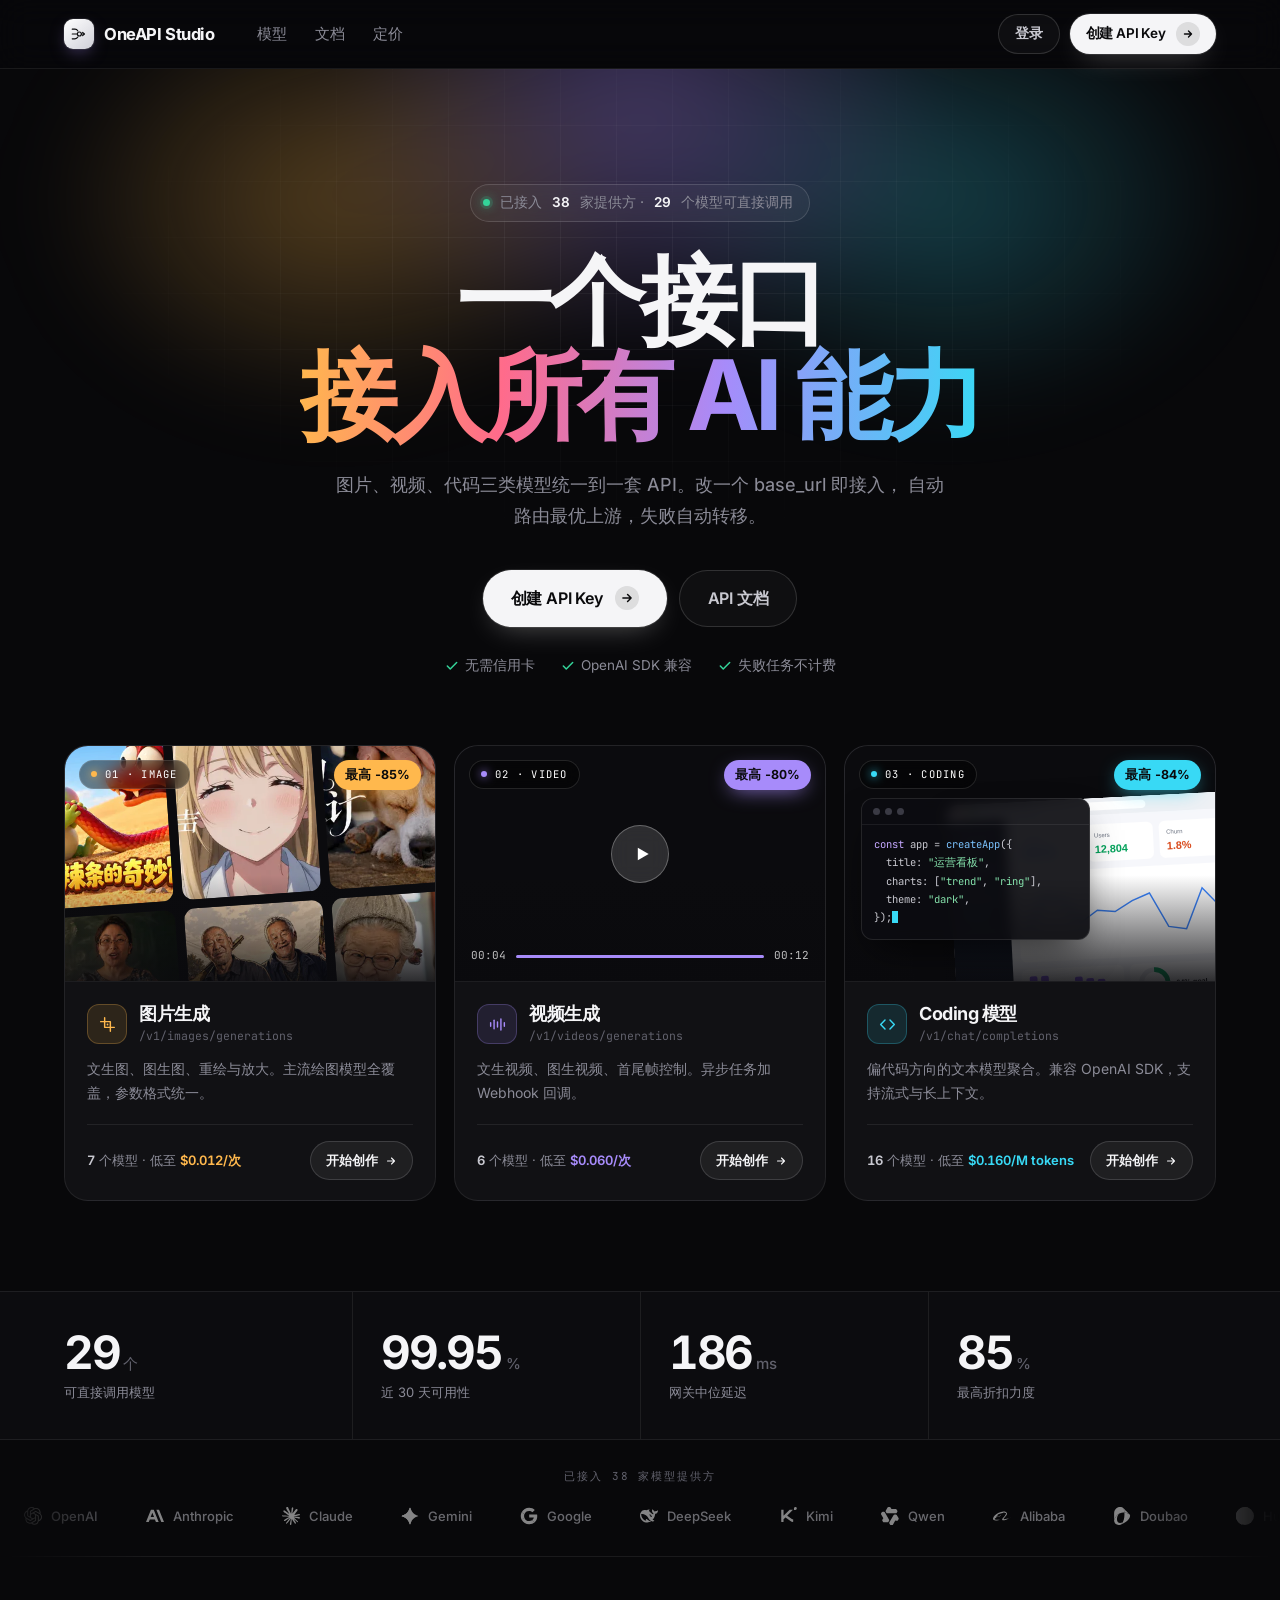
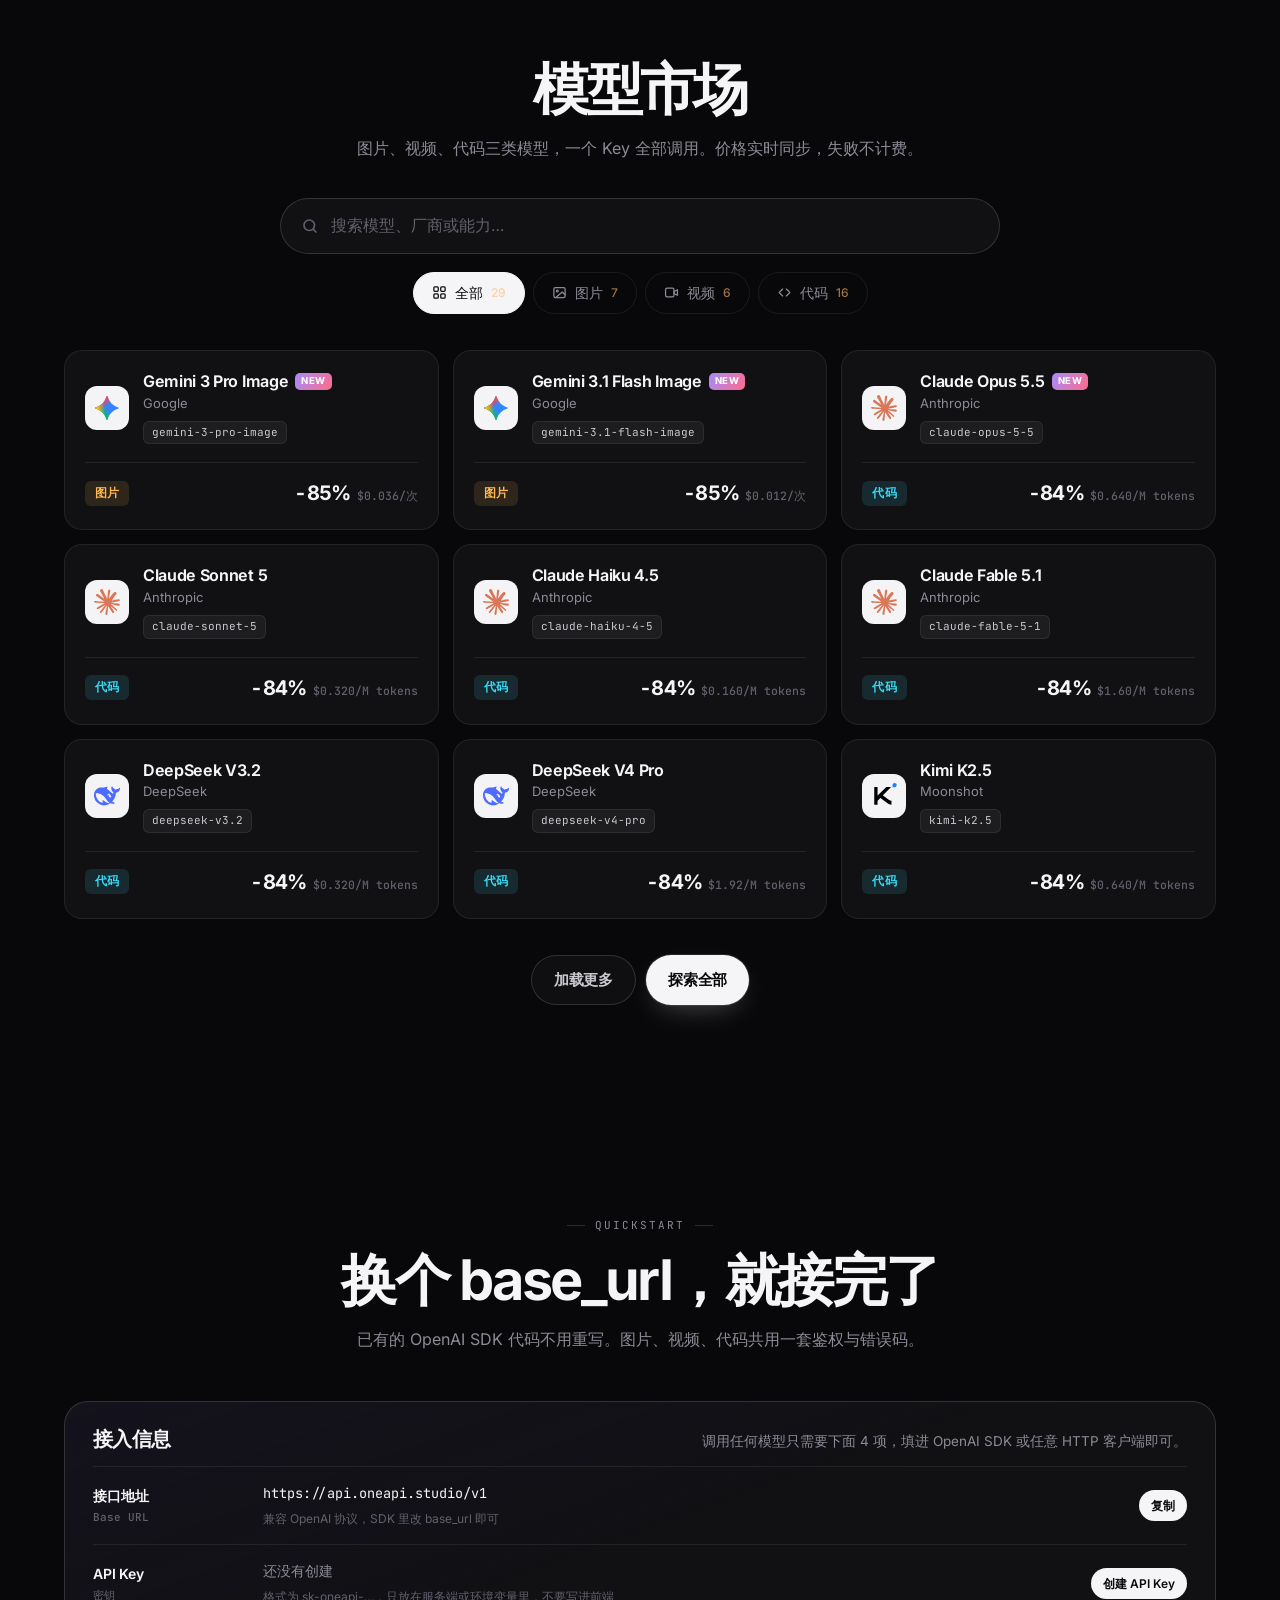
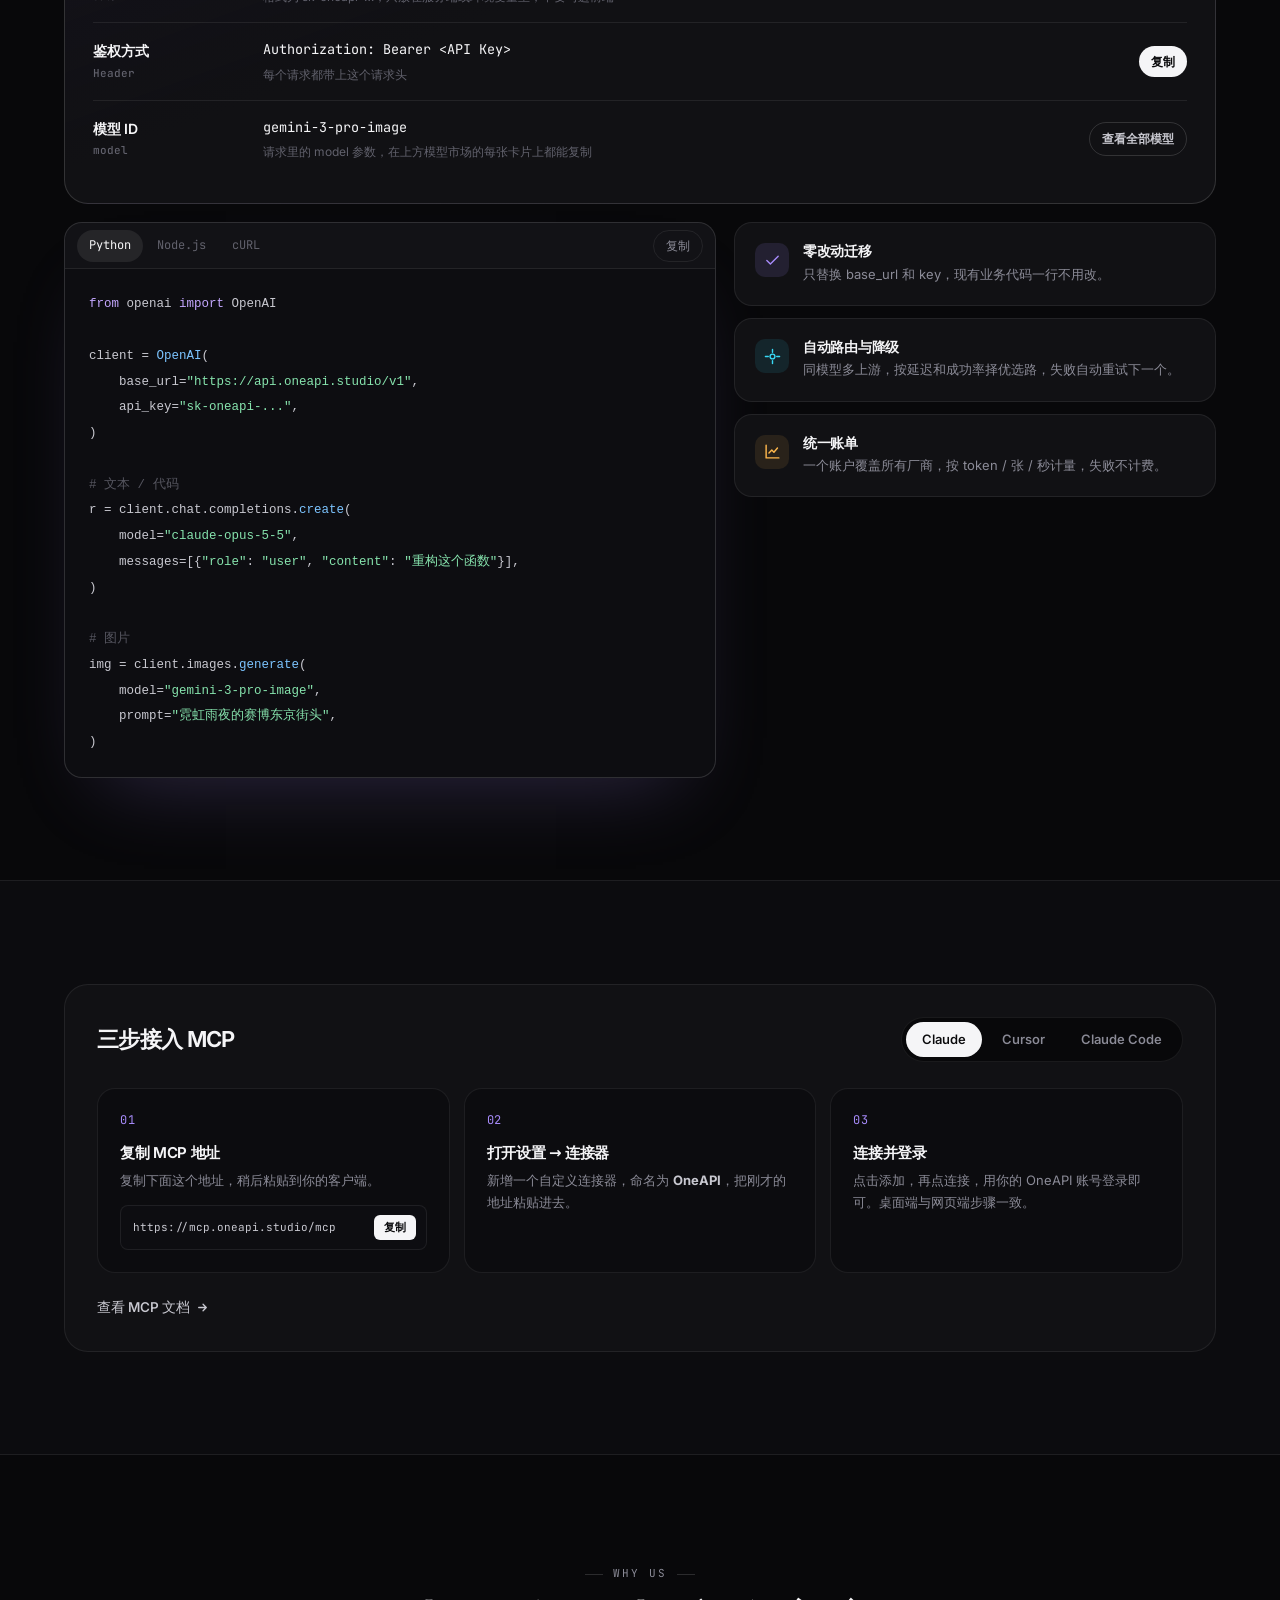
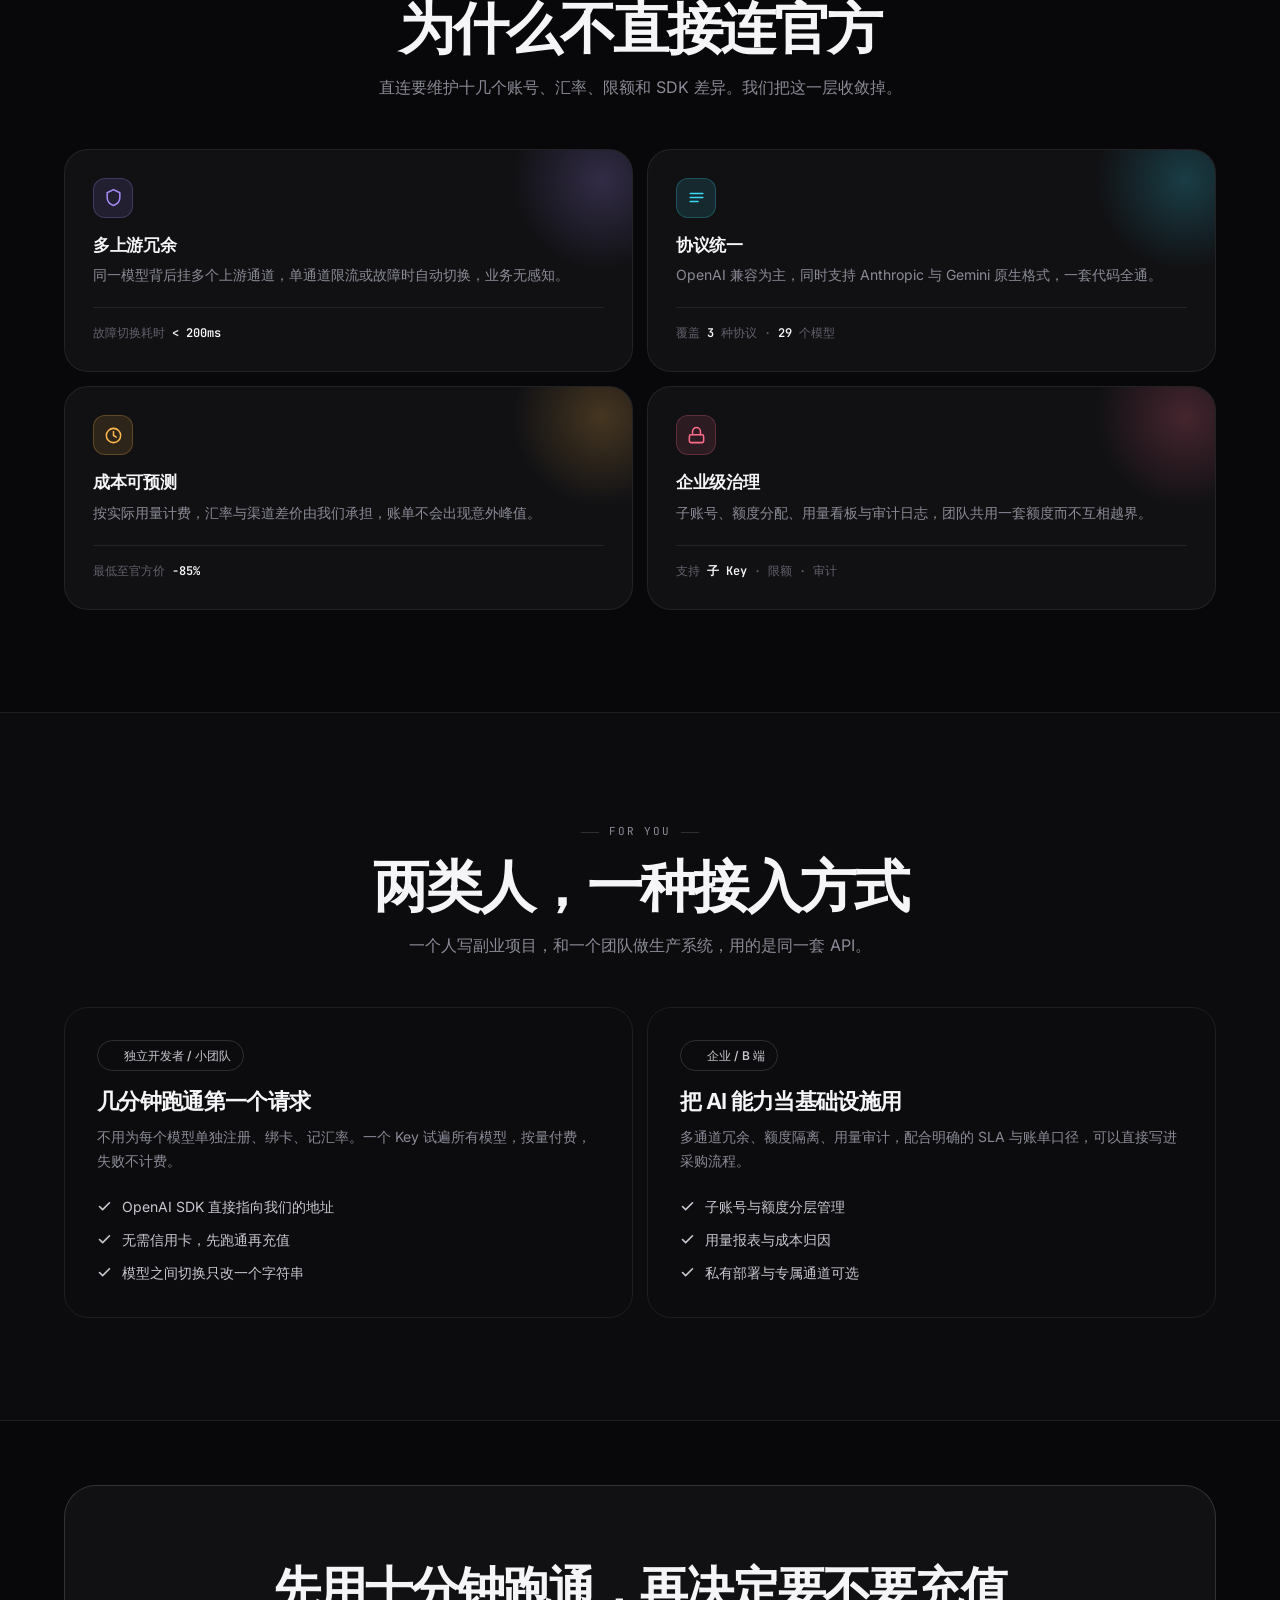
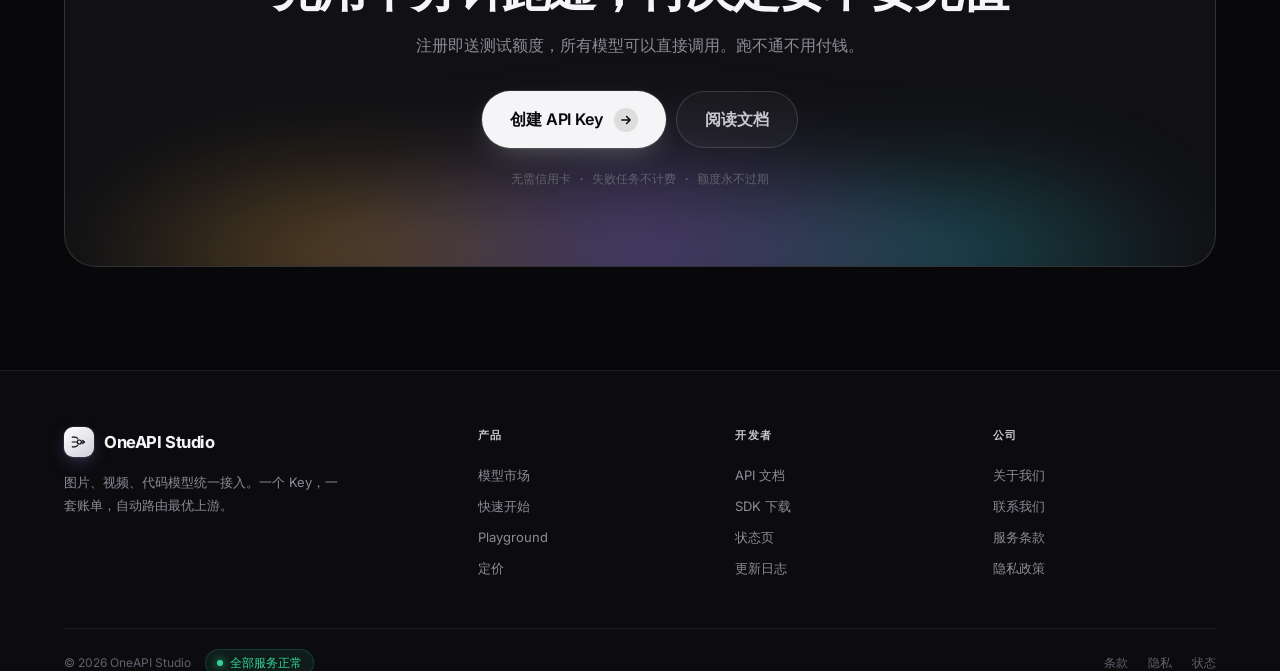
==== commit 226905d7: "feat: 创作工作台、全站深色改版与 API 接入流程 创作工作台（assets/studio.css、assets/studio.js） - 点能力卡 3D 翻转放大成全屏工作台，关闭时原路翻回 " ====
--- a/index.html
+++ b/index.html
@@ -5,594 +5,9 @@
 <meta name="viewport" content="width=device-width, initial-scale=1" />
 <title>OneAPI Studio — 一个接口，接入所有 AI 能力</title>
 <meta name="description" content="图片、视频、Coding 三类 AI 模型统一接入。OpenAI 兼容协议，统一鉴权、自动路由与计费。" />
-<style>
-/* ================= 设计令牌（对齐 aimlapi） ================= */
-:root{
-  --bg:#fbfbfb;
-  --surface:#ffffff;
-  --fill:#f2f4f8;
-  --border:#e5e7eb;
-  --border-2:#d7dbe2;
-  --ink:#0a0a0a;
-  --ink-2:#374151;
-  --muted:#616161;
-  --muted-2:#9ca3af;
-  --faint:#c9ced6;
-
-  --deep:#090f1d;
-  --deep-2:#1a2438;
-  --blue:#3984ff;
-  --blue-soft:#e9f1fc;
-
-  /* 鲜艳色（Hero 渐变雾与分类标签用） */
-  --v-pink:#ff5c8a;
-  --v-magenta:#e35bff;
-  --v-violet:#8b5cf6;
-  --v-amber:#ffb84d;
-  --v-cyan:#38d9f5;
-
-  --pos:#d94a1c;
-
-  --c-video:#7a4dcf;
-  --c-code:#1d6b6b;
-  --ok:#05a35c;
-
-  --r-lg:16px;
-  --r:12px;
-  --r-sm:8px;
-  --r-pill:999px;
-
-  --sh-sm:0 1px 2px rgba(20,20,43,.06);
-  --sh:0 4px 16px -6px rgba(20,20,43,.10),0 1px 3px rgba(20,20,43,.05);
-  --sh-lg:0 18px 40px -20px rgba(20,20,43,.22),0 4px 10px -4px rgba(20,20,43,.07);
-
-  --sans:"Inter","PingFang SC","Hiragino Sans GB","Microsoft YaHei",-apple-system,BlinkMacSystemFont,system-ui,sans-serif;
-  --mono:"JetBrains Mono",ui-monospace,SFMono-Regular,Menlo,Consolas,monospace;
-  --ease:cubic-bezier(.2,.8,.2,1);
-  --cat:var(--blue);
-}
-
-@font-face{font-family:"Inter";font-style:normal;font-weight:100 900;font-display:swap;
-  src:url("assets/fonts/inter-latin-wght-normal.woff2") format("woff2");
-  unicode-range:U+0000-00FF,U+0131,U+0152-0153,U+02BB-02BC,U+02C6,U+02DA,U+02DC,U+0304,U+0308,U+0329,U+2000-206F,U+20AC,U+2122,U+2191,U+2193,U+2212,U+2215,U+FEFF,U+FFFD;}
-@font-face{font-family:"Inter";font-style:normal;font-weight:100 900;font-display:swap;
-  src:url("assets/fonts/inter-latin-ext-wght-normal.woff2") format("woff2");
-  unicode-range:U+0100-02BA,U+02BD-02C5,U+02C7-02CC,U+02CE-02D7,U+02DD-02FF,U+0304,U+0308,U+0329,U+1D00-1DBF,U+1E00-1E9F,U+1EF2-1EFF,U+2020,U+20A0-20AB,U+20AD-20C0,U+2113,U+2C60-2C7F,U+A720-A7FF;}
-@font-face{font-family:"JetBrains Mono";font-style:normal;font-weight:100 800;font-display:swap;
-  src:url("assets/fonts/jetbrains-mono-latin-wght-normal.woff2") format("woff2");
-  unicode-range:U+0000-00FF,U+0131,U+0152-0153,U+02BB-02BC,U+02C6,U+02DA,U+02DC,U+0304,U+0308,U+0329,U+2000-206F,U+20AC,U+2122,U+2191,U+2193,U+2212,U+2215,U+FEFF,U+FFFD;}
-
-*,*::before,*::after{box-sizing:border-box;margin:0;padding:0}
-html{scroll-behavior:smooth;-webkit-text-size-adjust:100%}
-body{
-  background:var(--bg);color:var(--ink);
-  font-family:var(--sans);font-size:15px;line-height:1.6;
-  -webkit-font-smoothing:antialiased;-moz-osx-font-smoothing:grayscale;
-  overflow-x:hidden;font-feature-settings:"cv11","ss01";
-}
-a{color:inherit;text-decoration:none}
-button{font:inherit;cursor:pointer;border:0;background:none;color:inherit}
-h1,h2,h3,h4{line-height:1.15;letter-spacing:-.022em;font-weight:600}
-::selection{background:var(--blue-soft);color:#1b4fa8}
-.wrap{max-width:1180px;margin:0 auto;padding:0 24px}
-
-/* ================= 顶栏 ================= */
-header{
-  position:sticky;top:0;z-index:100;
-  background:rgba(251,251,251,.86);
-  backdrop-filter:saturate(180%) blur(14px);
-  -webkit-backdrop-filter:saturate(180%) blur(14px);
-  border-bottom:1px solid var(--border);
-}
-.nav{display:flex;align-items:center;gap:34px;height:70px}
-.logo{display:flex;align-items:center;gap:10px;font-weight:750;font-size:17.5px;letter-spacing:-.03em;white-space:nowrap;flex:0 0 auto}
-.logo-mark{
-  width:30px;height:30px;flex:0 0 30px;border-radius:9px;
-  display:grid;place-items:center;
-  background:var(--deep);color:#fff;
-  box-shadow:0 3px 10px -3px rgba(9,15,29,.45);
-}
-.logo-mark svg{width:18px;height:18px;display:block}
-.nav-links{display:flex;gap:30px;margin-left:10px;font-size:15.5px;color:var(--ink-2);font-weight:550}
-.nav-links a{transition:color .16s}
-.nav-links a:hover{color:var(--ink)}
-.nav-right{margin-left:auto;display:flex;align-items:center;gap:10px}
-
-/* ================= 按钮（胶囊） ================= */
-.btn{
-  display:inline-flex;align-items:center;justify-content:center;gap:10px;
-  padding:12px 24px;border-radius:var(--r-pill);
-  font-size:15.5px;font-weight:650;letter-spacing:-.015em;
-  transition:all .22s var(--ease);white-space:nowrap;
-}
-/* 圆形箭头徽章 —— aimlapi 按钮的标志性细节 */
-.btn .circ{
-  width:26px;height:26px;border-radius:50%;flex:0 0 26px;
-  display:grid;place-items:center;
-  background:rgba(255,255,255,.16);
-  transition:background .22s var(--ease),transform .22s var(--ease);
-}
-.btn:hover .circ{background:rgba(255,255,255,.28);transform:translateX(2px)}
-.btn-line .circ{background:var(--fill);color:var(--ink)}
-.btn-line:hover .circ{background:var(--ink);color:#fff}
-.btn-dark{background:var(--deep);color:#fff;box-shadow:0 2px 10px -3px rgba(9,15,29,.4)}
-.btn-dark:hover{background:var(--deep-2);box-shadow:0 6px 18px -6px rgba(9,15,29,.5);transform:translateY(-1px)}
-.btn-blue{background:var(--blue);color:#fff;box-shadow:0 2px 10px -3px rgba(57,132,255,.45)}
-.btn-blue:hover{background:#2373f0;box-shadow:0 6px 20px -6px rgba(57,132,255,.55);transform:translateY(-1px)}
-.btn-line{border:1px solid var(--border-2);background:var(--surface);color:var(--ink-2)}
-.btn-line:hover{border-color:var(--ink-2);color:var(--ink);background:#fff}
-.btn-sm{padding:9px 18px;font-size:14px}
-.btn-lg{padding:17px 30px;font-size:17.5px;gap:12px}
-.btn .arrow{transition:transform .2s var(--ease)}
-.btn:hover .arrow{transform:translateX(3px)}
-.btn-white{background:#fff;color:var(--ink)}
-.btn-white:hover{background:#f2f4f8}
-.btn-ghost-l{border:1px solid rgba(255,255,255,.3);color:#fff}
-.btn-ghost-l:hover{background:rgba(255,255,255,.12);border-color:rgba(255,255,255,.5)}
-
-/* ================= Hero ================= */
-.hero{
-  position:relative;padding:clamp(56px,7vw,104px) 0 clamp(40px,4vw,64px);
-  text-align:center;overflow:hidden;background:#fff;
-}
-/* 彩色渐变雾：紫 / 粉 / 琥珀 / 青绿，柔和不抢字 */
-.hero::before{
-  content:'';position:absolute;inset:-10% -10% auto -10%;height:760px;
-  pointer-events:none;z-index:0;
-  background:
-    radial-gradient(42% 48% at 18% 30%,rgba(139,92,246,.42),transparent 68%),
-    radial-gradient(40% 46% at 46% 12%,rgba(227,91,255,.34),transparent 68%),
-    radial-gradient(38% 44% at 78% 34%,rgba(255,92,138,.40),transparent 68%),
-    radial-gradient(34% 40% at 62% 74%,rgba(255,184,77,.34),transparent 70%),
-    radial-gradient(38% 42% at 22% 82%,rgba(56,217,245,.26),transparent 70%),
-    radial-gradient(30% 36% at 88% 82%,rgba(142,232,90,.24),transparent 72%);
-  filter:blur(28px) saturate(1.15);
-}
-/* 四周向中心淡出，保证文字可读 */
-.hero::after{
-  content:'';position:absolute;inset:0;pointer-events:none;z-index:0;
-  background:radial-gradient(58% 54% at 50% 42%,transparent 34%,#fff 84%);
-}
-.hero>.wrap{position:relative;z-index:2}
-.pill-badge{
-  display:inline-flex;align-items:center;gap:10px;margin-bottom:26px;
-  padding:8px 18px;border-radius:var(--r-pill);
-  background:rgba(255,255,255,.9);border:1px solid rgba(9,15,29,.08);
-  box-shadow:0 4px 16px -6px rgba(9,15,29,.14);
-  backdrop-filter:blur(8px);
-  font-size:14px;color:var(--ink-2);font-weight:520;
-}
-.pill-badge b{color:var(--ink);font-weight:600}
-.pill-badge .dot{width:6px;height:6px;border-radius:50%;background:var(--ok);box-shadow:0 0 0 3px rgba(5,163,92,.16)}
-.hero h1{
-  font-size:clamp(40px,7.2vw,90px);font-weight:760;letter-spacing:-.045em;
-  line-height:.98;margin-bottom:26px;color:var(--deep);
-  font-family:var(--sans);
-}
-.hero h1 em{
-  font-style:normal;
-  background:linear-gradient(96deg,var(--v-violet) 0%,var(--v-magenta) 38%,var(--v-pink) 72%,var(--v-amber) 100%);
-  -webkit-background-clip:text;background-clip:text;color:transparent;
-}
-.hero-sub{
-  max-width:62ch;margin:0 auto 34px;
-  font-size:clamp(15px,1.5vw,18.5px);color:var(--ink-2);line-height:1.62;
-  font-weight:450;
-}
-.hero-cta{display:flex;gap:14px;justify-content:center;flex-wrap:wrap;margin-bottom:24px}
-.hero-note{
-  display:flex;align-items:center;justify-content:center;gap:24px;flex-wrap:wrap;
-  font-size:14px;color:var(--ink-2);font-weight:480;
-}
-.hero-note span{display:inline-flex;align-items:center;gap:5px}
-.hero-note svg{width:15px;height:15px;color:var(--ok)}
-
-/* ================= 三张能力卡 ================= */
-.cards{
-  display:grid;grid-template-columns:repeat(3,1fr);gap:20px;
-  padding:8px 0 clamp(48px,5vw,72px);align-items:stretch;
-  --card-h:470px;
-}
-.card[data-card="image"]{--cat:var(--v-amber);--cat-deep:#e08a12}
-.card[data-card="video"]{--cat:var(--v-violet);--cat-deep:#6d3ff0}
-.card[data-card="code"] {--cat:var(--v-cyan);--cat-deep:#0e9dc0}
-.card{position:relative;height:var(--card-h);perspective:1800px;cursor:pointer;outline:none}
-.card:focus-visible .face{border-color:var(--blue);box-shadow:0 0 0 3px rgba(57,132,255,.2)}
-.card-inner{position:relative;width:100%;height:100%;transform-style:preserve-3d;
-  transition:transform .66s var(--ease)}
-.card.flipped .card-inner{transform:rotateY(180deg)}
-
-.face{
-  position:absolute;inset:0;display:flex;flex-direction:column;
-  padding:24px;border-radius:var(--r-lg);
-  border:1px solid var(--border);background:var(--surface);
-  box-shadow:var(--sh-sm);
-  backface-visibility:hidden;-webkit-backface-visibility:hidden;
-  transition:box-shadow .24s var(--ease),border-color .24s var(--ease),transform .24s var(--ease);
-  overflow:hidden;
-}
-.face-front:hover{border-color:var(--border-2);box-shadow:var(--sh-lg);transform:translateY(-3px)}
-.face-back{transform:rotateY(180deg);cursor:default}
-
-.card-header{display:flex;align-items:center;gap:12px;margin-bottom:16px}
-.card-icon{
-  width:46px;height:46px;border-radius:14px;
-  display:grid;place-items:center;flex-shrink:0;
-  background:linear-gradient(150deg,
-    color-mix(in srgb,var(--cat) 26%,#fff),
-    color-mix(in srgb,var(--cat) 12%,#fff));
-  border:1px solid color-mix(in srgb,var(--cat) 34%,transparent);
-  color:var(--cat-deep);
-}
-.card-icon svg{width:22px;height:22px;display:block}
-.card-title-wrap{flex:1;min-width:0}
-.card-title{font-size:19px;font-weight:720;margin-bottom:4px;color:var(--ink);letter-spacing:-.028em}
-.card-subtitle{font-size:12px;font-family:var(--mono);color:var(--muted-2);letter-spacing:-.01em;
-  white-space:nowrap;overflow:hidden;text-overflow:ellipsis}
-.card-desc{font-size:14.5px;color:var(--muted);line-height:1.68}
-
-/* 折扣区：占据卡片中部，成为视觉重心 */
-.peek-wrap{
-  flex:1;display:flex;flex-direction:column;justify-content:center;
-  align-items:center;text-align:center;gap:8px;padding:8px 0;
-}
-.peek-label{font-size:13px;color:var(--muted-2);letter-spacing:.02em}
-.peek-value{
-  font-size:76px;font-weight:760;color:var(--pos);
-  letter-spacing:-.055em;line-height:1;
-  font-variant-numeric:tabular-nums;font-feature-settings:"tnum";
-}
-.peek-note{font-size:13px;color:var(--muted-2);font-family:var(--mono)}
-
-.card-foot{
-  display:flex;align-items:center;justify-content:space-between;gap:10px;
-  padding-top:16px;border-top:1px solid var(--border);
-  font-size:13.5px;color:var(--muted-2);
-}
-.card-foot b{font-weight:550;color:var(--ink-2)}
-.flip-cta{
-  display:inline-flex;align-items:center;gap:7px;
-  padding:9px 17px;border-radius:var(--r-pill);
-  background:var(--fill);color:var(--ink);
-  font-size:13.5px;font-weight:650;
-  transition:background .2s,color .2s;
-}
-.card:hover .flip-cta{background:var(--ink);color:#fff}
-.flip-cta .chev{transition:transform .2s var(--ease)}
-.card:hover .flip-cta .chev{transform:translateX(3px)}
-
-.back-head{display:flex;align-items:baseline;justify-content:space-between;gap:8px;
-  padding-bottom:12px;border-bottom:1px solid var(--border);margin-bottom:6px}
-.back-head h3{font-size:14.5px;font-weight:650;color:var(--ink)}
-.back-head span{font-size:11px;font-family:var(--mono);color:var(--muted-2);white-space:nowrap}
-.model-list{
-  flex:1;display:flex;flex-direction:column;overflow-y:auto;overflow-x:hidden;
-  scrollbar-width:none;-ms-overflow-style:none;overscroll-behavior:contain;
-}
-.model-list::-webkit-scrollbar{width:0;height:0;display:none}
-.model-item{display:flex;align-items:center;gap:10px;padding:7px 6px;margin:0 -6px;
-  border-radius:var(--r-sm);border-bottom:1px solid #f2f4f8;transition:background .14s}
-.model-item:hover{background:var(--fill)}
-.model-item:last-child{border-bottom:0}
-.model-logo{width:24px;height:24px;border-radius:6px;display:grid;place-items:center;
-  border:1px solid var(--border);background:#fff;flex-shrink:0;overflow:hidden}
-.model-logo img{width:15px;height:15px;object-fit:contain;display:block}
-.model-info{flex:1;min-width:0}
-.model-name{font-size:12px;font-weight:550;color:var(--ink);letter-spacing:-.008em;
-  white-space:nowrap;overflow:hidden;text-overflow:ellipsis;line-height:1.4}
-.model-vendor{font-size:10px;color:var(--muted-2);white-space:nowrap;overflow:hidden;
-  text-overflow:ellipsis;line-height:1.35}
-.model-pricing{display:flex;flex-direction:column;align-items:flex-end;flex-shrink:0}
-.model-discount{font-size:15px;font-weight:700;color:var(--pos);letter-spacing:-.035em;
-  line-height:1.15;white-space:nowrap;font-variant-numeric:tabular-nums}
-.model-price{font-size:9.5px;font-family:var(--mono);color:var(--muted);line-height:1.32;
-  white-space:nowrap;font-variant-numeric:tabular-nums}
-.model-original{font-size:9px;font-family:var(--mono);color:var(--faint);
-  text-decoration:line-through;line-height:1.32;white-space:nowrap;font-variant-numeric:tabular-nums}
-
-.back-foot{display:flex;gap:8px;padding-top:14px;border-top:1px solid var(--border)}
-.back-foot .btn{flex:1;justify-content:center;font-size:12.5px;padding:9px 10px}
-/* ================= 数据条 ================= */
-.stats{border-top:1px solid var(--border);border-bottom:1px solid var(--border);background:var(--surface)}
-.stats-in{display:grid;grid-template-columns:repeat(4,1fr);max-width:1180px;margin:0 auto;padding:0 24px}
-.stat{padding:32px 24px;border-left:1px solid var(--border)}
-.stat:first-child{border-left:0;padding-left:0}
-.stat-num{font-size:44px;font-weight:760;color:var(--deep);letter-spacing:-.045em;
-  line-height:1.05;font-variant-numeric:tabular-nums}
-.stat-num .u{font-size:14px;font-weight:500;color:var(--muted-2);margin-left:3px;letter-spacing:0}
-.stat-label{font-size:13.5px;color:var(--muted);margin-top:4px;font-weight:480}
-
-/* ================= 厂商滚动带 ================= */
-.providers{padding:24px 0 26px;background:var(--surface);border-bottom:1px solid var(--border);overflow:hidden}
-.providers-head{max-width:1180px;margin:0 auto 18px;padding:0 24px;
-  display:flex;align-items:center;gap:12px;
-  font-size:11px;font-family:var(--mono);font-weight:500;
-  letter-spacing:.14em;text-transform:uppercase;color:var(--muted-2)}
-.providers-head::after{content:'';flex:1;height:1px;background:var(--border)}
-.marquee{display:flex;width:max-content;animation:marquee 52s linear infinite}
-.providers:hover .marquee{animation-play-state:paused}
-@keyframes marquee{from{transform:translateX(0)}to{transform:translateX(-50%)}}
-.marquee-track{display:flex;align-items:center;gap:46px;padding:0 23px}
-.pv{display:flex;align-items:center;gap:8px;flex:0 0 auto;white-space:nowrap;
-  opacity:.72;transition:opacity .2s var(--ease)}
-.pv:hover{opacity:1}
-.pv img{width:18px;height:18px;object-fit:contain;display:block;filter:grayscale(.72);
-  transition:filter .24s var(--ease)}
-.pv:hover img{filter:none}
-.pv span{font-size:12.5px;font-weight:500;color:var(--ink-2);letter-spacing:-.008em}
-
-/* ================= 通用区块 ================= */
-.section{padding:clamp(56px,6vw,88px) 0}
-.section.alt{background:var(--surface);border-top:1px solid var(--border);border-bottom:1px solid var(--border)}
-.sec-head{max-width:640px;margin:0 auto 40px;text-align:center}
-.sec-kicker{display:inline-flex;align-items:center;gap:8px;margin-bottom:14px;
-  padding:5px 12px;border-radius:var(--r-pill);
-  background:var(--fill);color:var(--muted-2);
-  font-size:11px;font-family:var(--mono);font-weight:500;
-  letter-spacing:.1em;text-transform:uppercase}
-.sec-head h2{font-size:clamp(30px,4.4vw,54px);font-weight:750;letter-spacing:-.042em;
-  color:var(--deep);margin-bottom:14px;line-height:1.06}
-.sec-head p{font-size:16.5px;color:var(--muted);line-height:1.62}
-
-/* ================= 快速开始 ================= */
-.quick-grid{display:grid;grid-template-columns:1.12fr .88fr;gap:20px;align-items:start}
-.code-card{border-radius:var(--r-lg);border:1px solid var(--border);background:var(--surface);
-  box-shadow:var(--sh);overflow:hidden}
-.code-bar{display:flex;align-items:center;gap:2px;padding:0 12px;height:46px;
-  border-bottom:1px solid var(--border);background:var(--fill)}
-.code-tab{padding:6px 13px;border-radius:var(--r-pill);font-size:12.5px;font-family:var(--mono);
-  color:var(--muted-2);transition:background .16s,color .16s}
-.code-tab:hover{color:var(--muted)}
-.code-tab.on{background:var(--surface);color:var(--ink);box-shadow:var(--sh-sm)}
-.code-copy{margin-left:auto;font-size:11.5px;font-family:var(--mono);color:var(--muted-2);
-  padding:6px 12px;border-radius:var(--r-pill);transition:background .16s,color .16s}
-.code-copy:hover{background:var(--surface);color:var(--ink)}
-.code-body{padding:20px 22px;overflow-x:auto;background:var(--surface)}
-.code-body pre{margin:0;font-family:var(--mono);font-size:12.5px;line-height:1.9;
-  color:var(--ink-2);white-space:pre}
-.k{color:#7c3aed}.s{color:#0a7a4b}.c{color:var(--faint)}
-.f{color:var(--blue)}.n{color:#c2410c}.p{color:#0e7490}
-
-.side-list{display:flex;flex-direction:column;gap:12px}
-.side-card{display:flex;gap:13px;padding:18px;border-radius:var(--r);
-  border:1px solid var(--border);background:var(--surface);box-shadow:var(--sh-sm)}
-.side-ico{width:34px;height:34px;flex:0 0 34px;border-radius:10px;display:grid;place-items:center;
-  background:var(--blue-soft);color:var(--blue)}
-.side-ico svg{width:17px;height:17px}
-.side-card h4{font-size:13.5px;font-weight:650;color:var(--ink);margin-bottom:4px;letter-spacing:-.012em}
-.side-card p{font-size:12.5px;color:var(--muted);line-height:1.62}
-
-/* ================= 竖排步骤（学 aimlapi MCP 卡） ================= */
-.steps-card{border-radius:var(--r-lg);border:1px solid var(--border);background:var(--surface);
-  box-shadow:var(--sh);padding:28px}
-.steps-top{display:flex;align-items:center;justify-content:space-between;gap:16px;
-  margin-bottom:24px;flex-wrap:wrap}
-.steps-top h3{font-size:19px;font-weight:660;color:var(--ink);letter-spacing:-.024em}
-.tabs{display:flex;gap:4px;padding:4px;border-radius:var(--r-pill);
-  border:1px solid var(--border);background:var(--fill)}
-.tab{padding:7px 16px;border-radius:var(--r-pill);font-size:13px;font-weight:550;
-  color:var(--muted);transition:all .2s var(--ease)}
-.tab.on{background:var(--deep);color:#fff;box-shadow:0 2px 8px -3px rgba(9,15,29,.4)}
-.steps{display:grid;grid-template-columns:repeat(3,1fr);gap:14px}
-.step{padding:20px;border-radius:var(--r);border:1px solid var(--border);background:var(--surface)}
-.step-n{width:26px;height:26px;border-radius:50%;display:grid;place-items:center;
-  background:var(--ink);color:#fff;font-size:12.5px;font-weight:650;margin-bottom:12px;
-  font-variant-numeric:tabular-nums}
-.step h4{font-size:14px;font-weight:650;color:var(--ink);margin-bottom:8px;letter-spacing:-.014em}
-.step p{font-size:12.5px;color:var(--muted);line-height:1.65}
-.step-code{display:flex;align-items:center;gap:8px;margin-top:12px;
-  padding:9px 11px;border-radius:var(--r-sm);
-  background:var(--fill);border:1px solid var(--border);
-  font-family:var(--mono);font-size:11px;color:var(--ink-2);
-  overflow:hidden;white-space:nowrap;text-overflow:ellipsis}
-.step-copy{margin-left:auto;padding:4px 9px;border-radius:6px;background:var(--deep);color:#fff;
-  font-size:10.5px;font-weight:550;white-space:nowrap;flex:0 0 auto}
-.steps-link{display:inline-flex;align-items:center;gap:6px;margin-top:22px;
-  font-size:13.5px;font-weight:550;color:var(--ink);
-  border-bottom:1.5px solid var(--ink);padding-bottom:2px}
-
-/* ================= 优势 ================= */
-.features{display:grid;grid-template-columns:repeat(2,1fr);gap:16px}
-.feature{padding:26px;border-radius:var(--r-lg);border:1px solid var(--border);
-  background:var(--surface);box-shadow:var(--sh-sm);
-  transition:box-shadow .24s var(--ease),border-color .24s var(--ease),transform .24s var(--ease)}
-.feature:hover{box-shadow:var(--sh-lg);border-color:var(--border-2);transform:translateY(-3px)}
-.feature-ico{width:40px;height:40px;border-radius:12px;display:grid;place-items:center;
-  margin-bottom:16px;background:var(--blue-soft);color:var(--blue)}
-.feature-ico svg{width:19px;height:19px}
-.feature h3{font-size:15.5px;font-weight:650;color:var(--ink);margin-bottom:8px;letter-spacing:-.016em}
-.feature p{font-size:13.5px;color:var(--muted);line-height:1.68}
-.feature-metric{margin-top:16px;padding-top:14px;border-top:1px solid var(--border);
-  font-size:11.5px;font-family:var(--mono);color:var(--muted-2)}
-.feature-metric b{color:var(--ink);font-weight:650}
-
-/* ================= 受众 ================= */
-.aud-grid{display:grid;grid-template-columns:repeat(2,1fr);gap:16px}
-.aud{padding:30px;border-radius:var(--r-lg);border:1px solid var(--border);
-  background:var(--surface);box-shadow:var(--sh-sm)}
-.aud-tag{display:inline-flex;align-items:center;gap:7px;margin-bottom:16px;
-  padding:5px 12px;border-radius:var(--r-pill);background:var(--fill);
-  font-size:11.5px;font-weight:550;color:var(--muted)}
-.aud-tag::before{content:'';width:6px;height:6px;border-radius:50%;background:var(--aud)}
-.aud h3{font-size:19px;font-weight:660;color:var(--ink);margin-bottom:9px;letter-spacing:-.022em}
-.aud>p{font-size:13.5px;color:var(--muted);line-height:1.7;margin-bottom:20px}
-.aud ul{list-style:none;display:flex;flex-direction:column;gap:10px}
-.aud li{display:flex;align-items:flex-start;gap:9px;font-size:13px;color:var(--ink-2);line-height:1.6}
-.aud li svg{width:15px;height:15px;flex:0 0 15px;margin-top:2px;color:var(--aud)}
-
-/* ================= 深色收口 ================= */
-.cta{padding:clamp(56px,6vw,84px) 0;background:var(--deep);color:#fff;
-  position:relative;overflow:hidden}
-.cta::before{
-  content:'';position:absolute;inset:0;pointer-events:none;
-  background:
-    radial-gradient(60% 90% at 50% 0%,rgba(57,132,255,.28),transparent 66%),
-    radial-gradient(40% 60% at 90% 100%,rgba(133,167,255,.14),transparent 68%);
-}
-.cta>.wrap{position:relative;z-index:1;text-align:center}
-.cta h2{font-size:clamp(26px,3.6vw,40px);font-weight:670;letter-spacing:-.036em;
-  line-height:1.16;margin-bottom:14px}
-.cta p{font-size:15px;color:rgba(255,255,255,.68);margin-bottom:28px;line-height:1.7}
-.cta-actions{display:flex;gap:10px;justify-content:center;flex-wrap:wrap}
-.cta-foot{margin-top:20px;font-size:12px;color:rgba(255,255,255,.42);font-family:var(--mono)}
-
-/* ================= 页脚 ================= */
-footer{background:var(--surface);border-top:1px solid var(--border)}
-.foot-grid{display:grid;grid-template-columns:1.7fr repeat(3,1fr);gap:34px;padding:52px 0 40px}
-.foot-brand .logo{margin-bottom:14px}
-.foot-brand p{font-size:12.5px;color:var(--muted);line-height:1.7;max-width:260px}
-.foot-col h5{font-size:11.5px;font-weight:650;color:var(--ink);margin-bottom:14px;
-  letter-spacing:.06em;text-transform:uppercase}
-.foot-col a{display:block;font-size:12.5px;color:var(--muted);padding:5px 0;transition:color .16s}
-.foot-col a:hover{color:var(--ink)}
-.foot-bot{display:flex;align-items:center;gap:14px;flex-wrap:wrap;
-  padding:18px 0 28px;border-top:1px solid var(--border);font-size:12px;color:var(--muted-2)}
-.foot-bot nav{margin-left:auto;display:flex;gap:20px}
-.foot-bot nav a:hover{color:var(--ink)}
-.status{display:inline-flex;align-items:center;gap:7px;padding:4px 11px;border-radius:var(--r-pill);
-  background:rgba(5,163,92,.1);color:#05774a;font-size:11.5px;font-weight:550}
-.status i{width:6px;height:6px;border-radius:50%;background:var(--ok);box-shadow:0 0 0 3px rgba(5,163,92,.18)}
-
-/* ================= 模型市场 ================= */
-.market{padding:clamp(56px,6vw,88px) 0;background:var(--surface);border-top:1px solid var(--border);border-bottom:1px solid var(--border)}
-.market-head{text-align:center;margin-bottom:34px}
-.market-head h2{
-  font-size:clamp(30px,4.6vw,58px);font-weight:750;letter-spacing:-.045em;
-  color:var(--deep);line-height:1.05;margin-bottom:14px;
-}
-.market-head p{font-size:16.5px;color:var(--muted);line-height:1.6}
-
-.search-bar{
-  display:flex;align-items:center;gap:12px;
-  max-width:820px;margin:0 auto 20px;padding:0 22px;height:58px;
-  border-radius:var(--r-pill);border:1px solid var(--border-2);background:#fff;
-  box-shadow:0 2px 12px -6px rgba(9,15,29,.12);
-  transition:border-color .2s,box-shadow .2s;
-}
-.search-bar:focus-within{border-color:var(--deep);box-shadow:0 4px 20px -8px rgba(9,15,29,.24)}
-.search-bar svg{width:19px;height:19px;color:var(--muted-2);flex:0 0 19px}
-.search-bar input{
-  flex:1;border:0;outline:none;background:none;
-  font-family:inherit;font-size:16px;color:var(--ink);
-}
-.search-bar input::placeholder{color:var(--muted-2)}
-
-.chips{display:flex;gap:10px;justify-content:center;flex-wrap:wrap;margin-bottom:34px}
-.chip{
-  display:inline-flex;align-items:center;gap:8px;
-  padding:10px 20px;border-radius:var(--r-pill);
-  background:var(--fill);color:var(--ink-2);
-  font-size:14.5px;font-weight:600;letter-spacing:-.01em;
-  transition:all .2s var(--ease);
-}
-.chip svg{width:16px;height:16px;opacity:.75}
-.chip:hover{background:#e7eaf0}
-.chip.on{background:var(--deep);color:#fff;box-shadow:0 4px 14px -5px rgba(9,15,29,.45)}
-.chip.on svg{opacity:1}
-.chip .n{font-size:12.5px;opacity:.6;font-weight:500}
-
-.mgrid{display:grid;grid-template-columns:repeat(3,1fr);gap:16px}
-.mcard{
-  display:flex;flex-direction:column;gap:16px;
-  padding:22px;border-radius:var(--r-lg);
-  border:1px solid var(--border);background:#fff;
-  transition:box-shadow .24s var(--ease),border-color .24s var(--ease),transform .24s var(--ease);
-}
-.mcard:hover{box-shadow:var(--sh-lg);border-color:var(--border-2);transform:translateY(-3px)}
-.mcard-top{display:flex;align-items:center;gap:14px}
-.mcard-logo{
-  width:48px;height:48px;border-radius:13px;flex:0 0 48px;
-  display:grid;place-items:center;overflow:hidden;
-  border:1px solid var(--border);background:#fff;
-}
-.mcard-logo img{width:30px;height:30px;object-fit:contain;display:block}
-.mcard-name{
-  font-size:17px;font-weight:700;color:var(--ink);letter-spacing:-.024em;
-  line-height:1.28;display:flex;align-items:center;gap:7px;flex-wrap:wrap;
-}
-.badge-new{
-  font-size:10px;font-weight:750;letter-spacing:.05em;
-  padding:2.5px 7px;border-radius:5px;
-  background:linear-gradient(120deg,var(--v-violet),var(--v-pink));
-  color:#fff;text-transform:uppercase;
-  box-shadow:0 2px 6px -2px rgba(139,92,246,.5);
-}
-.mcard-vendor{font-size:14px;color:var(--muted);margin-top:2px}
-.mcard-foot{display:flex;align-items:center;justify-content:space-between;gap:10px;margin-top:auto}
-.type-chip{
-  display:inline-flex;align-items:center;gap:6px;
-  padding:4px 11px;border-radius:6px;
-  font-size:11.5px;font-weight:600;letter-spacing:.02em;
-}
-.type-chip[data-t="image"]{background:rgba(255,184,77,.18);color:#a35f00}
-.type-chip[data-t="video"]{background:rgba(139,92,246,.15);color:#6533d6}
-.type-chip[data-t="code"]{background:rgba(56,217,245,.18);color:#0a7d9b}
-.mcard-off{
-  font-size:22px;font-weight:750;color:var(--pos);letter-spacing:-.04em;
-  font-variant-numeric:tabular-nums;
-}
-.mcard-off small{font-size:11.5px;font-weight:500;color:var(--muted-2);margin-left:4px;letter-spacing:0}
-
-.market-more{display:flex;gap:12px;justify-content:center;margin-top:34px}
-.market-empty{
-  grid-column:1/-1;padding:60px 20px;text-align:center;
-  color:var(--muted-2);font-size:15px;
-}
-
-/* ================= 响应式 ================= */
-@media (max-width:1024px){
-  .quick-grid{grid-template-columns:1fr}
-  .foot-grid{grid-template-columns:1fr 1fr}
-  .cards{--card-h:420px}
-}
-@media (max-width:900px){
-  .nav-links{display:none}
-  .mgrid{grid-template-columns:repeat(2,1fr)}
-  .cards{grid-template-columns:1fr;--card-h:400px}
-  .peek-value{font-size:56px}
-  .stats-in{grid-template-columns:repeat(2,1fr)}
-  .stat:nth-child(3){border-left:0;padding-left:0}
-  .stat:nth-child(n+3){border-top:1px solid var(--border)}
-  .steps{grid-template-columns:1fr}
-  .features,.aud-grid{grid-template-columns:1fr}
-  .mgrid{grid-template-columns:1fr}
-}
-@media (max-width:760px){
-  .nav{gap:12px;height:60px}
-  .logo{font-size:15.5px;gap:8px}
-  .logo-mark{width:26px;height:26px;flex:0 0 26px;border-radius:8px}
-  .logo-mark svg{width:15px;height:15px}
-  .nav-right{gap:7px}
-  .btn-sm{padding:8px 13px;font-size:13px}
-  .nav .btn-sm .circ{display:none}
-  .nav .btn-sm{padding:9px 15px}
-}
-@media (max-width:400px){
-  .nav .btn-line{display:none}
-}
-@media (max-width:640px){
-  .wrap{padding:0 18px}
-  .hero{padding:40px 0 32px}
-  .hero-cta{flex-direction:column;width:100%}
-  .hero-cta .btn{width:100%}
-  .stats-in{grid-template-columns:1fr}
-  .stat{border-left:0;padding-left:0;border-top:1px solid var(--border)}
-  .stat:first-child{border-top:0}
-  .cta-actions{flex-direction:column}
-  .cta-actions .btn{width:100%}
-  .foot-grid{grid-template-columns:1fr;gap:28px;padding:36px 0 28px}
-  .foot-bot nav{margin-left:0;width:100%}
-  .steps-card{padding:20px}
-  .tabs{width:100%;justify-content:space-between}
-  .tab{padding:7px 12px;font-size:12px}
-}
-@media (prefers-reduced-motion:reduce){
-  *{animation:none!important;transition:none!important}
-  html{scroll-behavior:auto}
-  .marquee{animation:none}
-}
-
-</style>
+<meta name="theme-color" content="#08080a" />
+<link rel="stylesheet" href="assets/site.css" />
+<link rel="stylesheet" href="assets/studio.css" />
 </head>
 <body>
 <header>
@@ -612,12 +27,12 @@
     </a>
     <nav class="nav-links">
       <a href="#capabilities">模型</a>
-      <a href="#quickstart">文档</a>
+      <a href="#access">文档</a>
       <a href="#pricing">定价</a>
     </nav>
     <div class="nav-right">
       <a class="btn btn-sm btn-line" href="#">登录</a>
-      <a class="btn btn-sm btn-dark" href="#">创建 API Key
+      <a class="btn btn-sm btn-dark" href="#access" data-open-key>创建 API Key
         <span class="circ"><svg width="12" height="12" viewBox="0 0 24 24" fill="none" stroke="currentColor" stroke-width="2.8" stroke-linecap="round" stroke-linejoin="round"><path d="M5 12h14M13 6l6 6-6 6"/></svg></span>
       </a>
     </div>
@@ -637,13 +52,13 @@
         自动路由最优上游，失败自动转移。
       </p>
       <div class="hero-cta">
-        <a class="btn btn-lg btn-dark" href="#capabilities">
+        <a class="btn btn-lg btn-dark" href="#access" data-open-key>
           创建 API Key
           <span class="circ">
             <svg width="14" height="14" viewBox="0 0 24 24" fill="none" stroke="currentColor" stroke-width="2.6" stroke-linecap="round" stroke-linejoin="round"><path d="M5 12h14M13 6l6 6-6 6"/></svg>
           </span>
         </a>
-        <a class="btn btn-lg btn-line" href="#quickstart">API 文档</a>
+        <a class="btn btn-lg btn-line" href="#access">API 文档</a>
       </div>
       <div class="hero-note">
         <span><svg viewBox="0 0 24 24" fill="none" stroke="currentColor" stroke-width="2.6" stroke-linecap="round" stroke-linejoin="round"><path d="M20 6L9 17l-5-5"/></svg>无需信用卡</span>
@@ -656,117 +71,95 @@
   <section class="wrap" id="capabilities">
     <div class="cards">
 
-      <article class="card" data-card="image" tabindex="0" role="button" aria-pressed="false" aria-label="图片生成，点击查看价格">
+      <article class="card" data-card="image" tabindex="0" role="button" aria-label="图片生成，点击进入创作工作台">
         <div class="card-inner">
-          <div class="face face-front">
-            <div class="card-header">
-              <span class="card-icon" aria-hidden="true">
-                <svg viewBox="0 0 20 20" fill="none" stroke="currentColor" stroke-width="1.5" stroke-linecap="round" stroke-linejoin="round">
-                  <path d="M7 2.8v10.2h10.2"/><path d="M2.8 7h10.2v10.2"/>
-                  <circle cx="10" cy="10" r="0.95" fill="currentColor" stroke="none"/>
-                </svg>
-              </span>
-              <div class="card-title-wrap">
-                <h3 class="card-title">图片生成</h3>
-                <p class="card-subtitle">/v1/images/generations</p>
+          <div class="face face-front spotlight">
+            <div class="card-media">
+              <div class="mosaic" aria-hidden="true"><div class="mosaic-col"><img src="assets/showcase/image-01.webp" alt="" loading="lazy" /><img src="assets/showcase/image-04.webp" alt="" loading="lazy" /><img src="assets/showcase/image-07.webp" alt="" loading="lazy" /><img src="assets/showcase/image-10.webp" alt="" loading="lazy" /><img src="assets/showcase/image-01.webp" alt="" loading="lazy" /><img src="assets/showcase/image-04.webp" alt="" loading="lazy" /><img src="assets/showcase/image-07.webp" alt="" loading="lazy" /><img src="assets/showcase/image-10.webp" alt="" loading="lazy" /></div><div class="mosaic-col"><img src="assets/showcase/image-02.webp" alt="" loading="lazy" /><img src="assets/showcase/image-05.webp" alt="" loading="lazy" /><img src="assets/showcase/image-08.webp" alt="" loading="lazy" /><img src="assets/showcase/image-11.webp" alt="" loading="lazy" /><img src="assets/showcase/image-02.webp" alt="" loading="lazy" /><img src="assets/showcase/image-05.webp" alt="" loading="lazy" /><img src="assets/showcase/image-08.webp" alt="" loading="lazy" /><img src="assets/showcase/image-11.webp" alt="" loading="lazy" /></div><div class="mosaic-col"><img src="assets/showcase/image-03.webp" alt="" loading="lazy" /><img src="assets/showcase/image-06.webp" alt="" loading="lazy" /><img src="assets/showcase/image-09.webp" alt="" loading="lazy" /><img src="assets/showcase/image-12.webp" alt="" loading="lazy" /><img src="assets/showcase/image-03.webp" alt="" loading="lazy" /><img src="assets/showcase/image-06.webp" alt="" loading="lazy" /><img src="assets/showcase/image-09.webp" alt="" loading="lazy" /><img src="assets/showcase/image-12.webp" alt="" loading="lazy" /></div></div>
+              <span class="media-tag"><i></i>01 · Image</span>
+              <span class="media-off" data-off="image"></span>
+            </div>
+            <div class="card-body">
+              <div class="card-header">
+                <span class="card-icon" aria-hidden="true">
+                  <svg viewBox="0 0 20 20" fill="none" stroke="currentColor" stroke-width="1.5" stroke-linecap="round" stroke-linejoin="round"><path d="M7 2.8v10.2h10.2"/><path d="M2.8 7h10.2v10.2"/><circle cx="10" cy="10" r="0.95" fill="currentColor" stroke="none"/></svg>
+                </span>
+                <div class="card-title-wrap">
+                  <h3 class="card-title">图片生成</h3>
+                  <p class="card-subtitle">/v1/images/generations</p>
+                </div>
+              </div>
+              <p class="card-desc">文生图、图生图、重绘与放大。主流绘图模型全覆盖，参数格式统一。</p>
+              <div class="card-foot">
+                <span><b data-count="image"></b> 个模型 · 低至 <b class="low" data-low="image"></b></span>
+                <span class="flip-cta">开始创作
+                  <svg class="chev" width="12" height="12" viewBox="0 0 24 24" fill="none" stroke="currentColor" stroke-width="2.2" stroke-linecap="round" stroke-linejoin="round"><path d="M5 12h14M13 6l6 6-6 6"/></svg>
+                </span>
               </div>
             </div>
-            <p class="card-desc">文生图、图生图、重绘与放大。主流绘图模型全覆盖，参数格式统一。</p>
-            <div class="peek-wrap">
-              <span class="peek-label">最高折扣</span>
-              <span class="peek-value" data-peek="image">-85%</span>
-              <span class="peek-note" data-note="image">共 7 个模型</span>
+          </div>
+        </div>
+      </article>
+
+      <article class="card" data-card="video" tabindex="0" role="button" aria-label="视频生成，点击进入创作工作台">
+        <div class="card-inner">
+          <div class="face face-front spotlight">
+            <div class="card-media">
+              <div class="reel" aria-hidden="true"><img src="assets/showcase/video-08.webp" alt="" loading="lazy" /><img src="assets/showcase/video-03.webp" alt="" loading="lazy" /><img src="assets/showcase/video-12.webp" alt="" loading="lazy" /></div><span class="reel-play" aria-hidden="true"><svg viewBox="0 0 24 24" fill="currentColor"><path d="M7 4.5v15l13-7.5z"/></svg></span><div class="reel-bar" aria-hidden="true"><span>00:04</span><span class="reel-track"><i></i></span><span>00:12</span></div>
+              <span class="media-tag"><i></i>02 · Video</span>
+              <span class="media-off" data-off="video"></span>
             </div>
-            <div class="card-foot">
-              <span><b data-count="image">7</b> 个模型</span>
-              <span class="flip-cta">查看价格
-                <svg class="chev" width="12" height="12" viewBox="0 0 24 24" fill="none" stroke="currentColor" stroke-width="2.2" stroke-linecap="round" stroke-linejoin="round"><path d="M5 12h14M13 6l6 6-6 6"/></svg>
-              </span>
-            </div>
-          </div>
-          <div class="face face-back">
-            <div class="back-head"><h3>图片生成</h3><span data-meta="image">7 个模型</span></div>
-            <div class="model-list" data-models="image"></div>
-            <div class="back-foot">
-              <a class="btn btn-blue" href="#playground-image">探索 API</a>
-              <a class="btn btn-line" href="#docs">文档</a>
-            </div>
-          </div>
-        </div>
-      </article>
-
-      <article class="card" data-card="video" tabindex="0" role="button" aria-pressed="false" aria-label="视频生成，点击查看价格">
-        <div class="card-inner">
-          <div class="face face-front">
-            <div class="card-header">
-              <span class="card-icon" aria-hidden="true">
-                <svg viewBox="0 0 20 20" fill="none" stroke="currentColor" stroke-width="1.5" stroke-linecap="round" stroke-linejoin="round">
-                  <path d="M2.8 8.2v3.6"/><path d="M6.4 5.4v9.2"/><path d="M10 7.4v5.2"/>
-                  <path d="M13.6 4.2v11.6"/><path d="M17.2 8.2v3.6"/>
-                </svg>
-              </span>
-              <div class="card-title-wrap">
-                <h3 class="card-title">视频生成</h3>
-                <p class="card-subtitle">/v1/videos/generations</p>
+            <div class="card-body">
+              <div class="card-header">
+                <span class="card-icon" aria-hidden="true">
+                  <svg viewBox="0 0 20 20" fill="none" stroke="currentColor" stroke-width="1.5" stroke-linecap="round" stroke-linejoin="round"><path d="M2.8 8.2v3.6"/><path d="M6.4 5.4v9.2"/><path d="M10 7.4v5.2"/><path d="M13.6 4.2v11.6"/><path d="M17.2 8.2v3.6"/></svg>
+                </span>
+                <div class="card-title-wrap">
+                  <h3 class="card-title">视频生成</h3>
+                  <p class="card-subtitle">/v1/videos/generations</p>
+                </div>
+              </div>
+              <p class="card-desc">文生视频、图生视频、首尾帧控制。异步任务加 Webhook 回调。</p>
+              <div class="card-foot">
+                <span><b data-count="video"></b> 个模型 · 低至 <b class="low" data-low="video"></b></span>
+                <span class="flip-cta">开始创作
+                  <svg class="chev" width="12" height="12" viewBox="0 0 24 24" fill="none" stroke="currentColor" stroke-width="2.2" stroke-linecap="round" stroke-linejoin="round"><path d="M5 12h14M13 6l6 6-6 6"/></svg>
+                </span>
               </div>
             </div>
-            <p class="card-desc">文生视频、图生视频、首尾帧控制。异步任务加 Webhook 回调。</p>
-            <div class="peek-wrap">
-              <span class="peek-label">最高折扣</span>
-              <span class="peek-value" data-peek="video">-80%</span>
-              <span class="peek-note" data-note="video">共 6 个模型</span>
+          </div>
+        </div>
+      </article>
+
+      <article class="card" data-card="code" tabindex="0" role="button" aria-label="Coding 模型，点击进入创作工作台">
+        <div class="card-inner">
+          <div class="face face-front spotlight">
+            <div class="card-media">
+              <img class="shot" src="assets/showcase/code-02.svg" alt="" loading="lazy" aria-hidden="true" /><div class="editor" aria-hidden="true"><div class="editor-bar"><i></i><i></i><i></i></div><pre><span class="k">const</span> app = <span class="f">createApp</span>({
+  title: <span class="s">"运营看板"</span>,
+  charts: [<span class="s">"trend"</span>, <span class="s">"ring"</span>],
+  theme: <span class="s">"dark"</span>,
+});<span class="caret"></span></pre></div>
+              <span class="media-tag"><i></i>03 · Coding</span>
+              <span class="media-off" data-off="code"></span>
             </div>
-            <div class="card-foot">
-              <span><b data-count="video">6</b> 个模型</span>
-              <span class="flip-cta">查看价格
-                <svg class="chev" width="12" height="12" viewBox="0 0 24 24" fill="none" stroke="currentColor" stroke-width="2.2" stroke-linecap="round" stroke-linejoin="round"><path d="M5 12h14M13 6l6 6-6 6"/></svg>
-              </span>
-            </div>
-          </div>
-          <div class="face face-back">
-            <div class="back-head"><h3>视频生成</h3><span data-meta="video">6 个模型</span></div>
-            <div class="model-list" data-models="video"></div>
-            <div class="back-foot">
-              <a class="btn btn-blue" href="#playground-video">探索 API</a>
-              <a class="btn btn-line" href="#docs">文档</a>
-            </div>
-          </div>
-        </div>
-      </article>
-
-      <article class="card" data-card="code" tabindex="0" role="button" aria-pressed="false" aria-label="Coding 模型，点击查看价格">
-        <div class="card-inner">
-          <div class="face face-front">
-            <div class="card-header">
-              <span class="card-icon" aria-hidden="true">
-                <svg viewBox="0 0 20 20" fill="none" stroke="currentColor" stroke-width="1.5" stroke-linecap="round" stroke-linejoin="round">
-                  <path d="M7.4 5.2L2.8 10l4.6 4.8"/><path d="M12.6 5.2L17.2 10l-4.6 4.8"/>
-                </svg>
-              </span>
-              <div class="card-title-wrap">
-                <h3 class="card-title">Coding 模型</h3>
-                <p class="card-subtitle">/v1/chat/completions</p>
+            <div class="card-body">
+              <div class="card-header">
+                <span class="card-icon" aria-hidden="true">
+                  <svg viewBox="0 0 20 20" fill="none" stroke="currentColor" stroke-width="1.5" stroke-linecap="round" stroke-linejoin="round"><path d="M7.4 5.2L2.8 10l4.6 4.8"/><path d="M12.6 5.2L17.2 10l-4.6 4.8"/></svg>
+                </span>
+                <div class="card-title-wrap">
+                  <h3 class="card-title">Coding 模型</h3>
+                  <p class="card-subtitle">/v1/chat/completions</p>
+                </div>
               </div>
-            </div>
-            <p class="card-desc">偏代码方向的文本模型聚合。兼容 OpenAI SDK，支持流式与长上下文。</p>
-            <div class="peek-wrap">
-              <span class="peek-label">最高折扣</span>
-              <span class="peek-value" data-peek="code">-84%</span>
-              <span class="peek-note" data-note="code">共 16 个模型</span>
-            </div>
-            <div class="card-foot">
-              <span><b data-count="code">16</b> 个模型</span>
-              <span class="flip-cta">查看价格
-                <svg class="chev" width="12" height="12" viewBox="0 0 24 24" fill="none" stroke="currentColor" stroke-width="2.2" stroke-linecap="round" stroke-linejoin="round"><path d="M5 12h14M13 6l6 6-6 6"/></svg>
-              </span>
-            </div>
-          </div>
-          <div class="face face-back">
-            <div class="back-head"><h3>Coding 模型</h3><span data-meta="code">16 个模型</span></div>
-            <div class="model-list" data-models="code"></div>
-            <div class="back-foot">
-              <a class="btn btn-blue" href="#playground-code">探索 API</a>
-              <a class="btn btn-line" href="#docs">文档</a>
+              <p class="card-desc">偏代码方向的文本模型聚合。兼容 OpenAI SDK，支持流式与长上下文。</p>
+              <div class="card-foot">
+                <span><b data-count="code"></b> 个模型 · 低至 <b class="low" data-low="code"></b></span>
+                <span class="flip-cta">开始创作
+                  <svg class="chev" width="12" height="12" viewBox="0 0 24 24" fill="none" stroke="currentColor" stroke-width="2.2" stroke-linecap="round" stroke-linejoin="round"><path d="M5 12h14M13 6l6 6-6 6"/></svg>
+                </span>
+              </div>
             </div>
           </div>
         </div>
@@ -917,6 +310,37 @@
         <h2>换个 base_url，就接完了</h2>
         <p>已有的 OpenAI SDK 代码不用重写。图片、视频、代码共用一套鉴权与错误码。</p>
       </div>
+      <div class="access-card" id="access">
+        <div class="access-head">
+          <h3>接入信息</h3>
+          <p>调用任何模型只需要下面 4 项，填进 OpenAI SDK 或任意 HTTP 客户端即可。</p>
+        </div>
+        <dl class="access-list">
+          <div class="access-row">
+            <dt>接口地址<small>Base URL</small></dt>
+            <dd><code data-base-url>https://api.oneapi.studio/v1</code><span class="access-note">兼容 OpenAI 协议，SDK 里改 base_url 即可</span></dd>
+            <button class="copy-btn" data-copy-from="[data-base-url]">复制</button>
+          </div>
+          <div class="access-row" data-key-row>
+            <dt>API Key<small>密钥</small></dt>
+            <dd><code data-key-view>还没有创建</code><span class="access-note">格式为 sk-oneapi-…，只放在服务端或环境变量里，不要写进前端</span></dd>
+            <span class="access-actions">
+              <button class="copy-btn access-create" data-open-key>创建 API Key</button>
+              <button class="copy-btn access-copy" data-copy-from="[data-key-view]">复制</button>
+            </span>
+          </div>
+          <div class="access-row">
+            <dt>鉴权方式<small>Header</small></dt>
+            <dd><code data-auth>Authorization: Bearer &lt;API Key&gt;</code><span class="access-note">每个请求都带上这个请求头</span></dd>
+            <button class="copy-btn" data-copy-from="[data-auth]">复制</button>
+          </div>
+          <div class="access-row">
+            <dt>模型 ID<small>model</small></dt>
+            <dd><code>gemini-3-pro-image</code><span class="access-note">请求里的 model 参数，在上方模型市场的每张卡片上都能复制</span></dd>
+            <a class="copy-btn ghost" href="#market">查看全部模型</a>
+          </div>
+        </dl>
+      </div>
       <div class="quick-grid">
         <div class="code-card">
           <div class="code-bar">
@@ -930,7 +354,7 @@
 
 client = <span class="f">OpenAI</span>(
     base_url=<span class="s">"https://api.oneapi.studio/v1"</span>,
-    api_key=<span class="s">"sk-oneapi-..."</span>,
+    api_key=<span class="s">"<span data-key-slot>sk-oneapi-...</span>"</span>,
 )
 
 <span class="c"># 文本 / 代码</span>
@@ -1094,17 +518,19 @@
 
   <section class="cta">
     <div class="wrap">
+      <div class="cta-panel">
       <h2>先用十分钟跑通，再决定要不要充值</h2>
       <p>注册即送测试额度，所有模型可以直接调用。跑不通不用付钱。</p>
       <div class="cta-actions">
-        <a class="btn btn-lg btn-white" href="#">创建 API Key
+        <a class="btn btn-lg btn-white" href="#access" data-open-key>创建 API Key
           <span class="circ">
             <svg width="14" height="14" viewBox="0 0 24 24" fill="none" stroke="currentColor" stroke-width="2.6" stroke-linecap="round" stroke-linejoin="round"><path d="M5 12h14M13 6l6 6-6 6"/></svg>
           </span>
         </a>
-        <a class="btn btn-lg btn-ghost-l" href="#quickstart">阅读文档</a>
+        <a class="btn btn-lg btn-ghost-l" href="#access">阅读文档</a>
       </div>
       <div class="cta-foot">无需信用卡 · 失败任务不计费 · 额度永不过期</div>
+      </div>
     </div>
   </section>
 </main>
@@ -1135,7 +561,7 @@
       </div>
       <div class="foot-col">
         <h5>开发者</h5>
-        <a href="#">API 文档</a><a href="#">SDK 下载</a>
+        <a href="#access">API 文档</a><a href="#">SDK 下载</a>
         <a href="#">状态页</a><a href="#">更新日志</a>
       </div>
       <div class="foot-col">
@@ -1176,41 +602,42 @@
   // official = model_ratio × 2（即 openai 分组的基准价）
   // off      = 由分组倍率换算：(1 - 分组倍率/5) × 100
   // 单位：image / video 按「次」；token 类按「百万 tokens」
+  // id   = 调用时传的 model 参数。演示用，按名称生成；上线前需换成上游真实模型 ID
   const models = {
     image: [
-      { name: 'Gemini 3 Pro Image',      vendor: 'Google',  logo: 'gemini', unit: '次', official: 0.2400, off: 85 },
-      { name: 'Gemini 3.1 Flash Image',  vendor: 'Google',  logo: 'gemini', unit: '次', official: 0.0800, off: 85 },
-      { name: 'Gemini 3.1 Flash Lite',   vendor: 'Google',  logo: 'gemini', unit: '次', official: 0.1500, off: 80 },
-      { name: 'Gemini 2.5 Flash Image',  vendor: 'Google',  logo: 'gemini', unit: '次', official: 0.1000, off: 80 },
-      { name: 'Gemini 3 Pro',            vendor: 'Google',  logo: 'gemini', unit: '次', official: 0.4000, off: 80 },
-      { name: 'GPT Image 2 (特价)',      vendor: 'OpenAI',  logo: 'openai', unit: '次', official: 0.1000, off: 70 },
-      { name: 'GPT Image 2',             vendor: 'OpenAI',  logo: 'openai', unit: '次', official: 0.0600, off: 24 },
+      { name: 'Gemini 3 Pro Image',       id: 'gemini-3-pro-image', vendor: 'Google',  logo: 'gemini', unit: '次', official: 0.2400, off: 85 },
+      { name: 'Gemini 3.1 Flash Image',   id: 'gemini-3.1-flash-image', vendor: 'Google',  logo: 'gemini', unit: '次', official: 0.0800, off: 85 },
+      { name: 'Gemini 3.1 Flash Lite',    id: 'gemini-3.1-flash-lite', vendor: 'Google',  logo: 'gemini', unit: '次', official: 0.1500, off: 80 },
+      { name: 'Gemini 2.5 Flash Image',   id: 'gemini-2.5-flash-image', vendor: 'Google',  logo: 'gemini', unit: '次', official: 0.1000, off: 80 },
+      { name: 'Gemini 3 Pro',             id: 'gemini-3-pro', vendor: 'Google',  logo: 'gemini', unit: '次', official: 0.4000, off: 80 },
+      { name: 'GPT Image 2 (特价)',         id: 'gpt-image-2-discount', vendor: 'OpenAI',  logo: 'openai', unit: '次', official: 0.1000, off: 70 },
+      { name: 'GPT Image 2',              id: 'gpt-image-2', vendor: 'OpenAI',  logo: 'openai', unit: '次', official: 0.0600, off: 24 },
     ],
     video: [
-      { name: 'Veo 3.1',                 vendor: 'Google',    logo: 'google', unit: '次', official: 0.6000, off: 80 },
-      { name: 'Veo 3.1 Fast',            vendor: 'Google',    logo: 'google', unit: '次', official: 0.3000, off: 80 },
-      { name: 'Veo 2.0',                 vendor: 'Google',    logo: 'google', unit: '次', official: 1.0000, off: 20 },
-      { name: 'Seedance 2.0',            vendor: 'ByteDance', logo: 'doubao', unit: 'M tokens', official: 46.0000, off: 80 },
-      { name: 'Seedance 2.0 Fast',       vendor: 'ByteDance', logo: 'doubao', unit: 'M tokens', official: 37.0000, off: 80 },
-      { name: 'Seedance 2.0 Mini',       vendor: 'ByteDance', logo: 'doubao', unit: 'M tokens', official: 23.0000, off: 80 },
+      { name: 'Veo 3.1',                  id: 'veo-3.1', vendor: 'Google',    logo: 'google', unit: '次', official: 0.6000, off: 80 },
+      { name: 'Veo 3.1 Fast',             id: 'veo-3.1-fast', vendor: 'Google',    logo: 'google', unit: '次', official: 0.3000, off: 80 },
+      { name: 'Veo 2.0',                  id: 'veo-2.0', vendor: 'Google',    logo: 'google', unit: '次', official: 1.0000, off: 20 },
+      { name: 'Seedance 2.0',             id: 'seedance-2.0', vendor: 'ByteDance', logo: 'doubao', unit: 'M tokens', official: 46.0000, off: 80 },
+      { name: 'Seedance 2.0 Fast',        id: 'seedance-2.0-fast', vendor: 'ByteDance', logo: 'doubao', unit: 'M tokens', official: 37.0000, off: 80 },
+      { name: 'Seedance 2.0 Mini',        id: 'seedance-2.0-mini', vendor: 'ByteDance', logo: 'doubao', unit: 'M tokens', official: 23.0000, off: 80 },
     ],
     code: [
-      { name: 'Claude Opus 5.5',         vendor: 'Anthropic', logo: 'claude', unit: 'M tokens', official: 4.0000,  off: 84 },
-      { name: 'Claude Sonnet 5',         vendor: 'Anthropic', logo: 'claude', unit: 'M tokens', official: 2.0000,  off: 84 },
-      { name: 'Claude Haiku 4.5',        vendor: 'Anthropic', logo: 'claude', unit: 'M tokens', official: 1.0000,  off: 84 },
-      { name: 'Claude Fable 5.1',        vendor: 'Anthropic', logo: 'claude', unit: 'M tokens', official: 10.0000, off: 84 },
-      { name: 'GPT-5',                   vendor: 'OpenAI',    logo: 'openai', unit: 'M tokens', official: 1.2500,  off: 24 },
-      { name: 'GPT-5.1 Codex',           vendor: 'OpenAI',    logo: 'openai', unit: 'M tokens', official: 1.2500,  off: 24 },
-      { name: 'GPT-4o',                  vendor: 'OpenAI',    logo: 'openai', unit: 'M tokens', official: 2.5000,  off: 24 },
-      { name: 'Gemini 2.5 Pro',          vendor: 'Google',    logo: 'gemini', unit: 'M tokens', official: 1.2500,  off: 44 },
-      { name: 'Gemini 3 Flash',          vendor: 'Google',    logo: 'gemini', unit: 'M tokens', official: 0.5000,  off: 44 },
-      { name: 'DeepSeek V3.2',           vendor: 'DeepSeek',  logo: 'deepseek', unit: 'M tokens', official: 2.0000, off: 84 },
-      { name: 'DeepSeek V4 Pro',         vendor: 'DeepSeek',  logo: 'deepseek', unit: 'M tokens', official: 12.0000, off: 84 },
-      { name: 'Kimi K2.5',               vendor: 'Moonshot',  logo: 'kimi',   unit: 'M tokens', official: 4.0000,  off: 84 },
-      { name: 'Kimi K3',                 vendor: 'Moonshot',  logo: 'kimi',   unit: 'M tokens', official: 20.0000, off: 84 },
-      { name: 'Qwen3.5 Plus',            vendor: 'Alibaba',   logo: 'qwen',   unit: 'M tokens', official: 2.0000,  off: 84 },
-      { name: 'GLM-4.6',                 vendor: 'Zhipu',     logo: 'zhipu',  unit: 'M tokens', official: 4.0000,  off: 82 },
-      { name: 'GLM-5',                   vendor: 'Zhipu',     logo: 'zhipu',  unit: 'M tokens', official: 6.0000,  off: 82 },
+      { name: 'Claude Opus 5.5',          id: 'claude-opus-5-5', vendor: 'Anthropic', logo: 'claude', unit: 'M tokens', official: 4.0000,  off: 84 },
+      { name: 'Claude Sonnet 5',          id: 'claude-sonnet-5', vendor: 'Anthropic', logo: 'claude', unit: 'M tokens', official: 2.0000,  off: 84 },
+      { name: 'Claude Haiku 4.5',         id: 'claude-haiku-4-5', vendor: 'Anthropic', logo: 'claude', unit: 'M tokens', official: 1.0000,  off: 84 },
+      { name: 'Claude Fable 5.1',         id: 'claude-fable-5-1', vendor: 'Anthropic', logo: 'claude', unit: 'M tokens', official: 10.0000, off: 84 },
+      { name: 'GPT-5',                    id: 'gpt-5', vendor: 'OpenAI',    logo: 'openai', unit: 'M tokens', official: 1.2500,  off: 24 },
+      { name: 'GPT-5.1 Codex',            id: 'gpt-5.1-codex', vendor: 'OpenAI',    logo: 'openai', unit: 'M tokens', official: 1.2500,  off: 24 },
+      { name: 'GPT-4o',                   id: 'gpt-4o', vendor: 'OpenAI',    logo: 'openai', unit: 'M tokens', official: 2.5000,  off: 24 },
+      { name: 'Gemini 2.5 Pro',           id: 'gemini-2.5-pro', vendor: 'Google',    logo: 'gemini', unit: 'M tokens', official: 1.2500,  off: 44 },
+      { name: 'Gemini 3 Flash',           id: 'gemini-3-flash', vendor: 'Google',    logo: 'gemini', unit: 'M tokens', official: 0.5000,  off: 44 },
+      { name: 'DeepSeek V3.2',            id: 'deepseek-v3.2', vendor: 'DeepSeek',  logo: 'deepseek', unit: 'M tokens', official: 2.0000, off: 84 },
+      { name: 'DeepSeek V4 Pro',          id: 'deepseek-v4-pro', vendor: 'DeepSeek',  logo: 'deepseek', unit: 'M tokens', official: 12.0000, off: 84 },
+      { name: 'Kimi K2.5',                id: 'kimi-k2.5', vendor: 'Moonshot',  logo: 'kimi',   unit: 'M tokens', official: 4.0000,  off: 84 },
+      { name: 'Kimi K3',                  id: 'kimi-k3', vendor: 'Moonshot',  logo: 'kimi',   unit: 'M tokens', official: 20.0000, off: 84 },
+      { name: 'Qwen3.5 Plus',             id: 'qwen3.5-plus', vendor: 'Alibaba',   logo: 'qwen',   unit: 'M tokens', official: 2.0000,  off: 84 },
+      { name: 'GLM-4.6',                  id: 'glm-4.6', vendor: 'Zhipu',     logo: 'zhipu',  unit: 'M tokens', official: 4.0000,  off: 82 },
+      { name: 'GLM-5',                    id: 'glm-5', vendor: 'Zhipu',     logo: 'zhipu',  unit: 'M tokens', official: 6.0000,  off: 82 },
     ]
   };
 
@@ -1222,27 +649,11 @@
     return '$' + (v < 1 ? v.toFixed(3) : v.toFixed(2)) + '/' + unit;
   }
 
-  // ===== 渲染模型列表 =====
-  function renderModels(type) {
-    const container = document.querySelector('[data-models="' + type + '"]');
-    if (!container) return;
-
-    container.innerHTML = models[type].map(function (m) {
-      const file = logoFile[m.logo] || logoFile.openai;
-      return '<div class="model-item">' +
-        '<span class="model-logo"><img src="' + LOGO_DIR + file + '.svg" alt="' + m.vendor + '" loading="lazy" /></span>' +
-        '<div class="model-info">' +
-          '<div class="model-name">' + m.name + '</div>' +
-          '<div class="model-vendor">' + m.vendor + '</div>' +
-        '</div>' +
-        '<div class="model-pricing">' +
-          '<span class="model-discount">-' + m.off + '%</span>' +
-          '<span class="model-price">' + fmt(priceOf(m), m.unit) + '</span>' +
-          '<span class="model-original">' + fmt(m.official, m.unit) + '</span>' +
-        '</div>' +
-      '</div>';
-    }).join('');
-  }
+  // 接口地址：页面各处（接入信息卡、Key 弹窗、工作台的 API 调用）统一从这里取
+  const API_BASE = 'https://api.oneapi.studio/v1';
+
+  // 供工作台（assets/studio.js）和接入信息（assets/access.js）复用
+  window.OneAPIData = { models: models, logoFile: logoFile, LOGO_DIR: LOGO_DIR, priceOf: priceOf, fmt: fmt, API_BASE: API_BASE };
 
   // ===== 模型市场 =====
   (function () {
@@ -1266,7 +677,7 @@
     ['image', 'video', 'code'].forEach(function (t) {
       models[t].forEach(function (m) {
         all.push({
-          type: t, name: m.name, vendor: m.vendor,
+          type: t, name: m.name, id: m.id, vendor: m.vendor,
           logo: VENDOR_LOGO[m.vendor] || logoFile[m.logo] || 'openai',
           off: m.off, price: fmt(priceOf(m), m.unit)
         });
@@ -1317,6 +728,7 @@
             '<div>' +
               '<div class="mcard-name">' + m.name + (isNew ? '<span class="badge-new">New</span>' : '') + '</div>' +
               '<div class="mcard-vendor">' + m.vendor + '</div>' +
+              '<button class="mcard-id" data-copy-text="' + m.id + '" title="复制模型 ID">' + m.id + '</button>' +
             '</div>' +
           '</div>' +
           '<div class="mcard-foot">' +
@@ -1406,42 +818,26 @@
 
   // ===== 初始化 =====
   ['image', 'video', 'code'].forEach(function (type) {
-    renderModels(type);
     const list = models[type];
     // 同步各处模型数量，避免手写数字与实际不符
     document.querySelectorAll('[data-count="' + type + '"]')
       .forEach(function (el) { el.textContent = list.length; });
-    document.querySelectorAll('[data-meta="' + type + '"]')
-      .forEach(function (el) { el.textContent = list.length + ' 个模型'; });
-    // 正面钩子：取最高折扣
-    const peak = document.querySelector('[data-peek="' + type + '"]');
-    if (peak) {
-      const maxOff = Math.max.apply(null, list.map(function (m) { return m.off; }));
-      peak.textContent = '-' + maxOff + '%';
+    // 角标：最高折扣
+    const off = document.querySelector('[data-off="' + type + '"]');
+    if (off) off.textContent = '最高 -' + Math.max.apply(null, list.map(function (m) { return m.off; })) + '%';
+    // 最低售价：只在该类主计价单位（列表第一个模型的单位）里比较，按次和按 token 的价格不能直接比
+    const low = document.querySelector('[data-low="' + type + '"]');
+    if (low) {
+      const pool = list.filter(function (m) { return m.unit === list[0].unit; });
+      const cheapest = pool.reduce(function (a, b) { return priceOf(b) < priceOf(a) ? b : a; });
+      low.textContent = fmt(priceOf(cheapest), cheapest.unit);
     }
-    const note = document.querySelector('[data-note="' + type + '"]');
-    if (note) note.textContent = '共 ' + list.length + ' 个模型，最低至';
   });
 
-  // ===== 翻牌 =====
-  const cards = Array.prototype.slice.call(document.querySelectorAll('.card'));
-
-  function flip(card, on) {
-    card.classList.toggle('flipped', on);
-    card.setAttribute('aria-pressed', on ? 'true' : 'false');
-    if (on) startAutoScroll(card);
-    else stopAutoScroll(card);
-  }
-
-  cards.forEach(function (card) {
-    card.addEventListener('click', function (e) {
-      if (e.target.closest('.btn')) return;        // 按钮不触发翻牌
-      if (!card.classList.contains('flipped')) {
-        flip(card, true);                           // 一次只开一张，避免三张同时滚动
-        cards.forEach(function (c) { if (c !== card) flip(c, false); });
-      } else {
-        flip(card, false);
-      }
+  // ===== 能力卡：翻转放大成创作工作台（assets/studio.js）=====
+  document.querySelectorAll('.card').forEach(function (card) {
+    card.addEventListener('click', function () {
+      if (window.OneAPIStudio) window.OneAPIStudio.open(card.dataset.card, card);
     });
     card.addEventListener('keydown', function (e) {
       if (e.key === 'Enter' || e.key === ' ') {
@@ -1450,45 +846,10 @@
       }
     });
   });
-
-  // ===== 背面自动轮播（隐藏滚动条，鼠标悬停暂停）=====
-  const scrollers = new Map();
-
-  function startAutoScroll(card) {
-    const box = card.querySelector('.model-list');
-    if (!box) return;
-    stopAutoScroll(card);
-
-    let paused = false;
-    box.onmouseenter = function () { paused = true; };
-    box.onmouseleave = function () { paused = false; };
-    // 触摸设备：按下即暂停，避免抢滚动
-    box.ontouchstart = function () { paused = true; };
-
-    let hold = null;
-    const timer = setInterval(function () {
-      if (paused || hold) return;
-      if (!card.classList.contains('flipped')) { stopAutoScroll(card); return; }
-
-      const max = box.scrollHeight - box.clientHeight;
-      if (max <= 0) return;
-
-      box.scrollTop += 1;
-
-      if (box.scrollTop >= max) {
-        hold = setTimeout(function () { box.scrollTop = 0; hold = null; }, 1400);
-      }
-    }, 40);
-
-    scrollers.set(card, timer);
-  }
-
-  function stopAutoScroll(card) {
-    const t = scrollers.get(card);
-    if (t) { clearInterval(t); scrollers.delete(card); }
-  }
 })();
 
 </script>
+<script src="assets/access.js"></script>
+<script src="assets/studio.js"></script>
 </body>
 </html>
--- a/assets/site.css
+++ b/assets/site.css
@@ -0,0 +1,692 @@
+/* ================= OneAPI Studio 落地页 · 深色主题 =================
+   与创作工作台（studio.css）共用一套强调色：图片=琥珀 / 视频=紫 / Coding=青。
+   基调：近黑底 + 发丝线分隔 + 克制的分类光晕，主按钮用白底黑字。 */
+
+:root{
+  --bg:#08080a;
+  --bg-2:#0c0c0f;
+  --surface:#111114;
+  --surface-2:#17171c;
+  --fill:#1c1c22;
+  --border:rgba(255,255,255,.075);
+  --border-2:rgba(255,255,255,.14);
+  --ink:#f5f5f7;
+  --ink-2:#c8c8d0;
+  --muted:#8b8b97;
+  --muted-2:#61616c;
+  --faint:#3d3d46;
+
+  --amber:#ffb84d;
+  --violet:#a78bfa;
+  --cyan:#38d9f5;
+  --rose:#ff6b8b;
+  --ok:#34d399;
+  --pos:#ff8a5c;
+
+  --r-xl:24px;
+  --r-lg:18px;
+  --r:12px;
+  --r-sm:8px;
+  --r-pill:999px;
+
+  --sans:"Inter","PingFang SC","Hiragino Sans GB","Microsoft YaHei",-apple-system,BlinkMacSystemFont,system-ui,sans-serif;
+  --mono:"JetBrains Mono",ui-monospace,SFMono-Regular,Menlo,Consolas,monospace;
+  --ease:cubic-bezier(.2,.8,.2,1);
+  --cat:var(--violet);
+  color-scheme:dark;
+}
+
+@font-face{font-family:"Inter";font-style:normal;font-weight:100 900;font-display:swap;
+  src:url("fonts/inter-latin-wght-normal.woff2") format("woff2");
+  unicode-range:U+0000-00FF,U+0131,U+0152-0153,U+02BB-02BC,U+02C6,U+02DA,U+02DC,U+0304,U+0308,U+0329,U+2000-206F,U+20AC,U+2122,U+2191,U+2193,U+2212,U+2215,U+FEFF,U+FFFD;}
+@font-face{font-family:"Inter";font-style:normal;font-weight:100 900;font-display:swap;
+  src:url("fonts/inter-latin-ext-wght-normal.woff2") format("woff2");
+  unicode-range:U+0100-02BA,U+02BD-02C5,U+02C7-02CC,U+02CE-02D7,U+02DD-02FF,U+0304,U+0308,U+0329,U+1D00-1DBF,U+1E00-1E9F,U+1EF2-1EFF,U+2020,U+20A0-20AB,U+20AD-20C0,U+2113,U+2C60-2C7F,U+A720-A7FF;}
+@font-face{font-family:"JetBrains Mono";font-style:normal;font-weight:100 800;font-display:swap;
+  src:url("fonts/jetbrains-mono-latin-wght-normal.woff2") format("woff2");
+  unicode-range:U+0000-00FF,U+0131,U+0152-0153,U+02BB-02BC,U+02C6,U+02DA,U+02DC,U+0304,U+0308,U+0329,U+2000-206F,U+20AC,U+2122,U+2191,U+2193,U+2212,U+2215,U+FEFF,U+FFFD;}
+
+*,*::before,*::after{box-sizing:border-box;margin:0;padding:0}
+html{scroll-behavior:smooth;-webkit-text-size-adjust:100%;background:var(--bg)}
+body{
+  background:var(--bg);color:var(--ink);
+  font-family:var(--sans);font-size:15px;line-height:1.6;
+  -webkit-font-smoothing:antialiased;-moz-osx-font-smoothing:grayscale;
+  overflow-x:hidden;font-feature-settings:"cv11","ss01";
+}
+a{color:inherit;text-decoration:none}
+button{font:inherit;cursor:pointer;border:0;background:none;color:inherit}
+h1,h2,h3,h4{line-height:1.15;letter-spacing:-.022em;font-weight:600}
+::selection{background:rgba(167,139,250,.35);color:#fff}
+.wrap{max-width:1200px;margin:0 auto;padding:0 24px}
+:focus-visible{outline:2px solid var(--violet);outline-offset:3px}
+
+/* ================= 顶栏 ================= */
+header{
+  position:sticky;top:0;z-index:100;
+  background:rgba(8,8,10,.72);
+  backdrop-filter:saturate(160%) blur(16px);
+  -webkit-backdrop-filter:saturate(160%) blur(16px);
+  border-bottom:1px solid var(--border);
+}
+.nav{display:flex;align-items:center;gap:34px;height:68px}
+.logo{display:flex;align-items:center;gap:10px;font-weight:720;font-size:16.5px;letter-spacing:-.025em;white-space:nowrap;flex:0 0 auto}
+.logo-mark{
+  width:30px;height:30px;flex:0 0 30px;border-radius:9px;
+  display:grid;place-items:center;color:#0a0a0c;
+  background:linear-gradient(140deg,#fff,#cfcfd8);
+  box-shadow:0 0 0 1px rgba(255,255,255,.08),0 6px 18px -6px rgba(167,139,250,.55);
+}
+.logo-mark svg{width:18px;height:18px;display:block}
+.nav-links{display:flex;gap:28px;margin-left:8px;font-size:14.5px;color:var(--muted);font-weight:520}
+.nav-links a{transition:color .16s}
+.nav-links a:hover{color:var(--ink)}
+.nav-right{margin-left:auto;display:flex;align-items:center;gap:10px}
+
+/* ================= 按钮 ================= */
+.btn{
+  display:inline-flex;align-items:center;justify-content:center;gap:10px;
+  padding:12px 22px;border-radius:var(--r-pill);
+  font-size:15px;font-weight:620;letter-spacing:-.012em;
+  transition:all .22s var(--ease);white-space:nowrap;
+}
+.btn .circ{
+  width:24px;height:24px;border-radius:50%;flex:0 0 24px;
+  display:grid;place-items:center;background:rgba(10,10,12,.1);
+  transition:background .22s var(--ease),transform .22s var(--ease);
+}
+.btn:hover .circ{transform:translateX(2px)}
+/* 主按钮：白底黑字 */
+.btn-dark,.btn-white{background:#f5f5f7;color:#0a0a0c;box-shadow:0 0 0 1px rgba(255,255,255,.1),0 10px 30px -12px rgba(255,255,255,.35)}
+.btn-dark:hover,.btn-white:hover{background:#fff;transform:translateY(-1px);box-shadow:0 0 0 1px rgba(255,255,255,.2),0 14px 36px -12px rgba(255,255,255,.45)}
+/* 次按钮：发丝线描边 */
+.btn-line,.btn-ghost-l{border:1px solid var(--border-2);background:rgba(255,255,255,.03);color:var(--ink-2)}
+.btn-line:hover,.btn-ghost-l:hover{border-color:rgba(255,255,255,.28);color:var(--ink);background:rgba(255,255,255,.07)}
+.btn-line .circ{background:rgba(255,255,255,.08)}
+.btn-sm{padding:8px 16px;font-size:13.5px}
+.btn-lg{padding:15px 28px;font-size:16px;gap:12px}
+
+/* ================= Hero ================= */
+.hero{
+  position:relative;padding:clamp(72px,9vw,132px) 0 clamp(48px,5vw,72px);
+  text-align:center;overflow:hidden;isolation:isolate;
+}
+/* 三色极光：对应三类能力 */
+.hero::before{
+  content:'';position:absolute;left:50%;top:-320px;width:1400px;height:820px;
+  transform:translateX(-50%);z-index:-1;pointer-events:none;
+  background:
+    radial-gradient(30% 38% at 28% 55%,rgba(255,184,77,.30),transparent 70%),
+    radial-gradient(32% 42% at 50% 45%,rgba(167,139,250,.38),transparent 70%),
+    radial-gradient(30% 38% at 72% 55%,rgba(56,217,245,.26),transparent 70%);
+  filter:blur(40px);
+  animation:aurora 18s ease-in-out infinite alternate;
+}
+@keyframes aurora{
+  from{transform:translateX(-50%) scale(1)}
+  to{transform:translateX(-48%) scale(1.08)}
+}
+/* 细网格，向四周淡出 */
+.hero::after{
+  content:'';position:absolute;inset:0;z-index:-1;pointer-events:none;
+  background-image:
+    linear-gradient(rgba(255,255,255,.045) 1px,transparent 1px),
+    linear-gradient(90deg,rgba(255,255,255,.045) 1px,transparent 1px);
+  background-size:56px 56px;
+  -webkit-mask-image:radial-gradient(60% 55% at 50% 30%,#000 20%,transparent 75%);
+  mask-image:radial-gradient(60% 55% at 50% 30%,#000 20%,transparent 75%);
+}
+.pill-badge{
+  display:inline-flex;align-items:center;gap:10px;margin-bottom:30px;
+  padding:7px 16px 7px 12px;border-radius:var(--r-pill);
+  background:rgba(255,255,255,.04);border:1px solid var(--border-2);
+  backdrop-filter:blur(8px);-webkit-backdrop-filter:blur(8px);
+  font-size:13.5px;color:var(--muted);font-weight:500;
+}
+.pill-badge b{color:var(--ink);font-weight:620}
+.pill-badge .dot{width:7px;height:7px;border-radius:50%;background:var(--ok);
+  box-shadow:0 0 0 3px rgba(52,211,153,.16),0 0 12px rgba(52,211,153,.8)}
+.hero h1{
+  font-size:clamp(44px,7.6vw,104px);font-weight:720;letter-spacing:-.05em;
+  line-height:.98;margin-bottom:28px;color:var(--ink);
+}
+.hero h1 em{
+  font-style:normal;
+  background:linear-gradient(95deg,var(--amber) 0%,var(--rose) 30%,var(--violet) 62%,var(--cyan) 100%);
+  -webkit-background-clip:text;background-clip:text;color:transparent;
+}
+.hero-sub{
+  max-width:56ch;margin:0 auto 38px;
+  font-size:clamp(15px,1.45vw,18px);color:var(--muted);line-height:1.7;font-weight:450;
+}
+.hero-cta{display:flex;gap:12px;justify-content:center;flex-wrap:wrap;margin-bottom:28px}
+.hero-note{
+  display:flex;align-items:center;justify-content:center;gap:26px;flex-wrap:wrap;
+  font-size:13.5px;color:var(--muted);
+}
+.hero-note span{display:inline-flex;align-items:center;gap:6px}
+.hero-note svg{width:14px;height:14px;color:var(--ok)}
+
+/* ================= 三张能力卡 ================= */
+.cards{
+  display:grid;grid-template-columns:repeat(3,1fr);gap:18px;
+  padding:4px 0 clamp(64px,7vw,104px);align-items:stretch;
+}
+.card[data-card="image"]{--cat:var(--amber)}
+.card[data-card="video"]{--cat:var(--violet)}
+.card[data-card="code"] {--cat:var(--cyan)}
+.card{position:relative;cursor:pointer;outline:none}
+.card-inner{height:100%}
+.face{
+  position:relative;height:100%;display:flex;flex-direction:column;
+  border-radius:var(--r-xl);overflow:hidden;
+  border:1px solid var(--border);
+  background:linear-gradient(180deg,var(--surface-2),var(--surface) 46%);
+  transition:transform .35s var(--ease),border-color .35s var(--ease),box-shadow .35s var(--ease);
+}
+.card:hover .face,.card:focus-visible .face{
+  transform:translateY(-4px);
+  border-color:color-mix(in srgb,var(--cat) 40%,transparent);
+  box-shadow:0 30px 80px -36px color-mix(in srgb,var(--cat) 55%,transparent);
+}
+.card:focus-visible{outline:none}
+.card:focus-visible .face{outline:2px solid var(--cat);outline-offset:3px}
+/* 鼠标跟随光斑（index.html 里的 .spotlight 脚本写入 --mx / --my） */
+.spotlight::after{
+  content:'';position:absolute;inset:0;pointer-events:none;opacity:0;z-index:3;
+  background:radial-gradient(420px circle at var(--mx,50%) var(--my,0%),
+    color-mix(in srgb,var(--cat) 12%,transparent),transparent 60%);
+  transition:opacity .3s;
+}
+.spotlight.is-lit::after{opacity:1}
+
+/* --- 作品画面区 --- */
+.card-media{
+  position:relative;height:236px;overflow:hidden;flex-shrink:0;
+  background:#0b0b0e;border-bottom:1px solid var(--border);
+}
+.card-media::after{
+  content:'';position:absolute;inset:0;pointer-events:none;
+  background:linear-gradient(180deg,transparent 55%,rgba(10,10,13,.85));
+}
+.media-tag{
+  position:absolute;left:14px;top:14px;z-index:2;
+  display:inline-flex;align-items:center;gap:8px;padding:5px 11px;border-radius:var(--r-pill);
+  font-family:var(--mono);font-size:10.5px;letter-spacing:.12em;text-transform:uppercase;color:#fff;
+  background:rgba(0,0,0,.45);border:1px solid rgba(255,255,255,.12);
+  backdrop-filter:blur(8px);-webkit-backdrop-filter:blur(8px);
+}
+.media-tag i{width:6px;height:6px;border-radius:50%;background:var(--cat);box-shadow:0 0 10px var(--cat)}
+.media-off{
+  position:absolute;right:14px;top:14px;z-index:2;
+  padding:5px 11px;border-radius:var(--r-pill);
+  font-size:12.5px;font-weight:700;letter-spacing:-.01em;font-variant-numeric:tabular-nums;
+  color:#0a0a0c;background:var(--cat);
+  box-shadow:0 6px 20px -6px color-mix(in srgb,var(--cat) 80%,transparent);
+}
+
+/* 图片：三列作品墙缓慢滚动 */
+.mosaic{position:absolute;inset:-8px;display:grid;grid-template-columns:repeat(3,1fr);gap:8px;
+  transform:rotate(-4deg) scale(1.12)}
+.mosaic-col{display:flex;flex-direction:column;gap:8px;animation:drift-up 34s linear infinite}
+.mosaic-col:nth-child(2){animation-name:drift-down;animation-duration:40s}
+.mosaic-col:nth-child(3){animation-duration:30s}
+.mosaic-col img{width:100%;aspect-ratio:4/5;object-fit:cover;border-radius:10px;display:block}
+.card:hover .mosaic-col{animation-duration:16s}
+@keyframes drift-up{from{transform:translateY(0)}to{transform:translateY(-50%)}}
+@keyframes drift-down{from{transform:translateY(-50%)}to{transform:translateY(0)}}
+
+/* 视频：多帧交叉淡入 + 播放键 + 进度条 */
+.reel{position:absolute;inset:0}
+.reel img{position:absolute;inset:0;width:100%;height:100%;object-fit:cover;opacity:0;
+  animation:reel 12s infinite;transform:scale(1.04)}
+/* 第一帧用负延迟直接从「已显示」开始，避免刚加载或翻转克隆时画面空白 */
+.reel img:nth-child(1){animation-delay:-1s}
+.reel img:nth-child(2){animation-delay:3s}
+.reel img:nth-child(3){animation-delay:7s}
+@keyframes reel{
+  0%{opacity:0;transform:scale(1.04)}
+  6%,33%{opacity:1}
+  40%,100%{opacity:0;transform:scale(1.12)}
+}
+.reel-play{
+  position:absolute;left:50%;top:46%;z-index:2;width:58px;height:58px;margin:-29px 0 0 -29px;
+  border-radius:50%;display:grid;place-items:center;color:#fff;
+  background:rgba(255,255,255,.14);border:1px solid rgba(255,255,255,.28);
+  backdrop-filter:blur(10px);-webkit-backdrop-filter:blur(10px);
+  transition:transform .35s var(--ease),background .35s;
+}
+.reel-play svg{width:20px;height:20px;margin-left:3px}
+.card:hover .reel-play{transform:scale(1.08);background:color-mix(in srgb,var(--cat) 55%,transparent)}
+.reel-bar{position:absolute;left:16px;right:16px;bottom:16px;z-index:2;
+  display:flex;align-items:center;gap:10px;font-family:var(--mono);font-size:11px;color:rgba(255,255,255,.75)}
+.reel-track{flex:1;height:3px;border-radius:2px;background:rgba(255,255,255,.18);overflow:hidden}
+.reel-track i{display:block;height:100%;width:100%;background:var(--cat);transform-origin:left;
+  animation:reel-progress 12s linear infinite}
+@keyframes reel-progress{from{transform:scaleX(0)}to{transform:scaleX(1)}}
+
+/* Coding：编辑器叠在生成的页面截图上 */
+.shot{position:absolute;right:-26px;bottom:-34px;width:78%;border-radius:12px;
+  box-shadow:0 20px 50px -18px rgba(0,0,0,.8);transform:rotate(-3deg);
+  transition:transform .5s var(--ease)}
+.card:hover .shot{transform:rotate(-1deg) translateY(-6px)}
+.editor{
+  position:absolute;left:16px;top:52px;z-index:2;width:62%;
+  border-radius:12px;overflow:hidden;
+  background:rgba(13,13,17,.92);border:1px solid rgba(255,255,255,.1);
+  box-shadow:0 18px 40px -14px rgba(0,0,0,.8);
+  backdrop-filter:blur(6px);-webkit-backdrop-filter:blur(6px);
+}
+.editor-bar{display:flex;gap:5px;padding:9px 11px;border-bottom:1px solid rgba(255,255,255,.07)}
+.editor-bar i{width:7px;height:7px;border-radius:50%;background:#3a3a44}
+.editor pre{margin:0;padding:10px 12px 12px;font-family:var(--mono);font-size:10.5px;line-height:1.75;
+  color:#c8c8d0;white-space:pre;overflow:hidden}
+.caret{display:inline-block;width:6px;height:12px;vertical-align:-2px;background:var(--cat);
+  animation:blink 1.1s steps(1) infinite}
+@keyframes blink{50%{opacity:0}}
+
+/* --- 文字区 --- */
+.card-body{display:flex;flex-direction:column;flex:1;padding:22px 22px 20px}
+.card-header{display:flex;align-items:center;gap:12px;margin-bottom:12px}
+.card-icon{
+  width:40px;height:40px;border-radius:12px;display:grid;place-items:center;flex-shrink:0;
+  color:var(--cat);
+  background:color-mix(in srgb,var(--cat) 12%,transparent);
+  border:1px solid color-mix(in srgb,var(--cat) 26%,transparent);
+}
+.card-icon svg{width:19px;height:19px;display:block}
+.card-title-wrap{flex:1;min-width:0}
+.card-title{font-size:18px;font-weight:680;color:var(--ink);letter-spacing:-.025em;margin-bottom:2px}
+.card-subtitle{font-size:11.5px;font-family:var(--mono);color:var(--muted-2);
+  white-space:nowrap;overflow:hidden;text-overflow:ellipsis}
+.card-desc{font-size:14px;color:var(--muted);line-height:1.7;margin-bottom:20px}
+.card-foot{
+  display:flex;align-items:center;justify-content:space-between;gap:10px;margin-top:auto;
+  padding-top:16px;border-top:1px solid var(--border);font-size:13px;color:var(--muted);
+}
+.card-foot b{font-weight:620;color:var(--ink-2);font-variant-numeric:tabular-nums}
+.card-foot .low{color:var(--cat)}
+.flip-cta{
+  display:inline-flex;align-items:center;gap:7px;flex-shrink:0;
+  padding:8px 15px;border-radius:var(--r-pill);
+  background:rgba(255,255,255,.06);border:1px solid var(--border-2);color:var(--ink);
+  font-size:13px;font-weight:620;transition:all .25s var(--ease);
+}
+.card:hover .flip-cta{background:var(--cat);border-color:transparent;color:#0a0a0c}
+.flip-cta .chev{transition:transform .2s var(--ease)}
+.card:hover .flip-cta .chev{transform:translateX(3px)}
+
+/* ================= 数据条 ================= */
+.stats{border-top:1px solid var(--border);border-bottom:1px solid var(--border);background:var(--bg-2)}
+.stats-in{display:grid;grid-template-columns:repeat(4,1fr);max-width:1200px;margin:0 auto;padding:0 24px}
+.stat{padding:36px 28px;border-left:1px solid var(--border)}
+.stat:first-child{border-left:0;padding-left:0}
+.stat-num{font-size:46px;font-weight:680;color:var(--ink);letter-spacing:-.05em;
+  line-height:1.05;font-variant-numeric:tabular-nums}
+.stat-num .u{font-size:15px;font-weight:500;color:var(--muted-2);margin-left:4px;letter-spacing:0}
+.stat-label{font-size:13px;color:var(--muted);margin-top:6px}
+
+/* ================= 厂商滚动带 ================= */
+.providers{padding:28px 0 30px;border-bottom:1px solid var(--border);overflow:hidden;
+  -webkit-mask-image:linear-gradient(90deg,transparent,#000 12%,#000 88%,transparent);
+  mask-image:linear-gradient(90deg,transparent,#000 12%,#000 88%,transparent)}
+.providers-head{max-width:1200px;margin:0 auto 20px;padding:0 24px;text-align:center;
+  font-size:11px;font-family:var(--mono);letter-spacing:.18em;text-transform:uppercase;color:var(--muted-2)}
+.marquee{display:flex;width:max-content;animation:marquee 60s linear infinite}
+.providers:hover .marquee{animation-play-state:paused}
+@keyframes marquee{from{transform:translateX(0)}to{transform:translateX(-50%)}}
+.marquee-track{display:flex;align-items:center;gap:48px;padding:0 24px}
+.pv{display:flex;align-items:center;gap:9px;flex:0 0 auto;white-space:nowrap;
+  opacity:.5;transition:opacity .2s var(--ease)}
+.pv:hover{opacity:1}
+/* 统一成白色剪影，单色与彩色图标在深色底上都清晰 */
+.pv img{width:18px;height:18px;object-fit:contain;display:block;filter:brightness(0) invert(1)}
+.pv span{font-size:13px;font-weight:520;color:var(--ink-2)}
+
+/* ================= 通用区块 ================= */
+.section{padding:clamp(72px,8vw,120px) 0}
+.section.alt{background:var(--bg-2);border-top:1px solid var(--border);border-bottom:1px solid var(--border)}
+.sec-head{max-width:660px;margin:0 auto 48px;text-align:center}
+.sec-kicker{display:inline-flex;align-items:center;gap:10px;margin-bottom:16px;
+  font-size:11px;font-family:var(--mono);letter-spacing:.18em;text-transform:uppercase;color:var(--muted)}
+.sec-kicker::before,.sec-kicker::after{content:'';width:18px;height:1px;background:var(--border-2)}
+.sec-head h2,.market-head h2{font-size:clamp(32px,4.6vw,56px);font-weight:680;letter-spacing:-.045em;
+  color:var(--ink);margin-bottom:16px;line-height:1.05}
+.sec-head p,.market-head p{font-size:16px;color:var(--muted);line-height:1.7}
+
+/* ================= 模型市场 ================= */
+.market{padding:clamp(72px,8vw,120px) 0;position:relative}
+.market-head{text-align:center;margin-bottom:36px}
+.search-bar{
+  display:flex;align-items:center;gap:12px;
+  max-width:720px;margin:0 auto 18px;padding:0 20px;height:56px;
+  border-radius:var(--r-pill);border:1px solid var(--border-2);background:var(--surface);
+  transition:border-color .2s,box-shadow .2s;
+}
+.search-bar:focus-within{border-color:rgba(167,139,250,.6);box-shadow:0 0 0 4px rgba(167,139,250,.12)}
+.search-bar svg{width:18px;height:18px;color:var(--muted-2);flex:0 0 18px}
+.search-bar input{flex:1;border:0;outline:none;background:none;font-family:inherit;font-size:15.5px;color:var(--ink)}
+.search-bar input::placeholder{color:var(--muted-2)}
+.search-bar input::-webkit-search-cancel-button{filter:invert(1)}
+
+.chips{display:flex;gap:8px;justify-content:center;flex-wrap:wrap;margin-bottom:36px}
+.chip{
+  display:inline-flex;align-items:center;gap:8px;padding:9px 18px;border-radius:var(--r-pill);
+  background:transparent;border:1px solid var(--border);color:var(--muted);
+  font-size:14px;font-weight:560;transition:all .2s var(--ease);
+}
+.chip svg{width:15px;height:15px}
+.chip:hover{color:var(--ink);border-color:var(--border-2)}
+.chip.on{background:var(--ink);border-color:var(--ink);color:#0a0a0c}
+.chip .n{font-size:12px;opacity:.6;font-weight:500}
+
+.mgrid{display:grid;grid-template-columns:repeat(3,1fr);gap:14px}
+.mcard{
+  display:flex;flex-direction:column;gap:18px;padding:20px;border-radius:var(--r-lg);
+  border:1px solid var(--border);background:var(--surface);
+  transition:border-color .24s var(--ease),transform .24s var(--ease),background .24s;
+}
+.mcard:hover{border-color:var(--border-2);background:var(--surface-2);transform:translateY(-3px)}
+.mcard-top{display:flex;align-items:center;gap:14px}
+.mcard-logo{width:44px;height:44px;border-radius:12px;flex:0 0 44px;display:grid;place-items:center;
+  overflow:hidden;background:#f4f4f6}
+.mcard-logo img{width:26px;height:26px;object-fit:contain;display:block}
+.mcard-name{font-size:16px;font-weight:650;color:var(--ink);letter-spacing:-.02em;line-height:1.3;
+  display:flex;align-items:center;gap:7px;flex-wrap:wrap}
+.badge-new{font-size:9.5px;font-weight:750;letter-spacing:.06em;padding:2px 6px;border-radius:5px;
+  background:linear-gradient(120deg,var(--violet),var(--rose));color:#fff;text-transform:uppercase}
+.mcard-vendor{font-size:13px;color:var(--muted);margin-top:1px}
+.mcard-foot{display:flex;align-items:center;justify-content:space-between;gap:10px;margin-top:auto;
+  padding-top:14px;border-top:1px solid var(--border)}
+.type-chip{display:inline-flex;align-items:center;padding:3px 10px;border-radius:6px;
+  font-size:11.5px;font-weight:600;letter-spacing:.02em}
+.type-chip[data-t="image"]{background:rgba(255,184,77,.12);color:var(--amber)}
+.type-chip[data-t="video"]{background:rgba(167,139,250,.14);color:var(--violet)}
+.type-chip[data-t="code"]{background:rgba(56,217,245,.12);color:var(--cyan)}
+.mcard-off{font-size:20px;font-weight:700;color:var(--ink);letter-spacing:-.035em;font-variant-numeric:tabular-nums}
+.mcard-off small{font-size:11.5px;font-weight:500;color:var(--muted-2);margin-left:6px;letter-spacing:0;
+  font-family:var(--mono)}
+.market-more{display:flex;gap:10px;justify-content:center;margin-top:36px}
+.market-empty{grid-column:1/-1;padding:60px 20px;text-align:center;color:var(--muted-2);font-size:15px}
+
+/* 模型市场卡片上的模型 ID，点击复制 */
+.mcard-id{
+  display:inline-flex;align-items:center;margin-top:7px;padding:2px 8px;border-radius:6px;
+  font-family:var(--mono);font-size:11px;color:var(--ink-2);
+  background:rgba(255,255,255,.05);border:1px solid var(--border);transition:all .16s;
+}
+.mcard-id:hover{border-color:var(--border-2);color:var(--ink)}
+.mcard-id.is-done{color:var(--ok);border-color:rgba(52,211,153,.4)}
+
+/* ================= 通用复制按钮 ================= */
+.copy-btn{
+  display:inline-flex;align-items:center;justify-content:center;flex-shrink:0;
+  padding:6px 12px;border-radius:var(--r-pill);white-space:nowrap;
+  font-size:12px;font-weight:600;color:#0a0a0c;background:var(--ink);
+  transition:all .16s var(--ease);
+}
+.copy-btn:hover{background:#fff}
+.copy-btn.ghost{background:transparent;color:var(--ink-2);border:1px solid var(--border-2)}
+.copy-btn.ghost:hover{color:var(--ink);border-color:rgba(255,255,255,.3)}
+.copy-btn.is-done{background:var(--ok);color:#04150d}
+
+/* ================= 接入信息卡 ================= */
+.access-card{
+  margin-bottom:18px;padding:26px 28px;border-radius:var(--r-xl);
+  border:1px solid var(--border-2);
+  background:linear-gradient(160deg,rgba(167,139,250,.08),var(--surface) 45%);
+}
+.access-head{display:flex;align-items:baseline;justify-content:space-between;gap:16px;flex-wrap:wrap;margin-bottom:14px}
+.access-head h3{font-size:20px;font-weight:660;letter-spacing:-.03em}
+.access-head p{font-size:13.5px;color:var(--muted)}
+.access-list{display:flex;flex-direction:column}
+.access-row{
+  display:grid;grid-template-columns:150px minmax(0,1fr) auto;align-items:center;gap:8px 20px;
+  padding:16px 0;border-top:1px solid var(--border);
+}
+.access-row dt{font-size:14px;font-weight:620;color:var(--ink)}
+.access-row dt small{display:block;font-size:11px;font-weight:500;color:var(--muted-2);font-family:var(--mono);margin-top:2px}
+.access-row dd{min-width:0;display:flex;flex-direction:column;gap:4px}
+.access-row code{
+  font-family:var(--mono);font-size:13.5px;color:var(--ink);
+  white-space:nowrap;overflow:hidden;text-overflow:ellipsis;
+}
+.access-note{font-size:12px;color:var(--muted-2)}
+/* API Key 行：未创建时显示「创建」，创建后显示「复制」 */
+.access-row[data-key-row] code{color:var(--muted)}
+.access-row[data-key-row].has-key code{color:var(--amber)}
+.access-actions{display:flex;gap:6px}
+.access-row[data-key-row] .access-copy{display:none}
+.access-row[data-key-row].has-key .access-copy{display:inline-flex}
+.access-row[data-key-row].has-key .access-create{background:transparent;color:var(--ink-2);border:1px solid var(--border-2)}
+
+/* ================= 创建 API Key 弹窗 ================= */
+.key-dlg{
+  width:min(560px,calc(100vw - 32px));max-height:calc(100vh - 48px);margin:auto;padding:26px;
+  border-radius:var(--r-xl);border:1px solid var(--border-2);
+  background:#121216;color:var(--ink);overflow:auto;
+  box-shadow:0 40px 100px -30px rgba(0,0,0,.9),0 0 0 1px rgba(255,255,255,.02);
+}
+.key-dlg::backdrop{background:rgba(4,4,6,.7);backdrop-filter:blur(6px);-webkit-backdrop-filter:blur(6px)}
+.key-dlg[open]{animation:key-in .28s var(--ease)}
+@keyframes key-in{from{opacity:0;transform:translateY(10px) scale(.98)}}
+.key-head{display:flex;align-items:flex-start;gap:16px;margin-bottom:20px}
+.key-head h3{font-size:20px;font-weight:680;letter-spacing:-.03em;display:flex;align-items:center;gap:10px}
+.key-head p{font-size:13.5px;color:var(--muted);margin-top:6px}
+.key-badge{font-size:11px;font-weight:700;padding:2px 8px;border-radius:6px;color:#0a0a0c;background:var(--amber)}
+.key-x{margin-left:auto;width:34px;height:34px;flex-shrink:0;border-radius:50%;display:grid;place-items:center;
+  color:var(--muted);border:1px solid var(--border)}
+.key-x:hover{color:var(--ink);border-color:var(--border-2)}
+.key-x svg{width:15px;height:15px}
+.key-field{margin-bottom:14px}
+.key-field label{display:block;font-size:12.5px;font-weight:600;color:var(--ink-2);margin-bottom:7px}
+.key-field label small{font-family:var(--mono);color:var(--muted-2);font-weight:500;margin-left:4px}
+.key-value{display:flex;align-items:center;gap:8px;padding:8px 8px 8px 14px;border-radius:var(--r);
+  background:#0b0b0e;border:1px solid var(--border)}
+.key-value code{flex:1;min-width:0;font-family:var(--mono);font-size:13px;color:var(--ink);
+  white-space:nowrap;overflow:hidden;text-overflow:ellipsis}
+.key-field:first-of-type .key-value code{color:var(--amber)}
+.key-warn{display:flex;gap:10px;margin:18px 0;padding:12px 14px;border-radius:var(--r);
+  font-size:12.5px;line-height:1.65;color:var(--ink-2);
+  background:rgba(255,184,77,.07);border:1px solid rgba(255,184,77,.2)}
+.key-warn svg{width:16px;height:16px;flex-shrink:0;margin-top:2px;color:var(--amber)}
+.key-warn b{color:var(--amber);font-weight:650}
+.key-code{border-radius:var(--r);border:1px solid var(--border);background:#0b0b0e;overflow:hidden}
+.key-code-bar{display:flex;align-items:center;gap:2px;padding:6px 8px;border-bottom:1px solid var(--border)}
+.key-code-bar .copy-btn{margin-left:auto}
+.key-tab{padding:5px 11px;border-radius:var(--r-pill);font-family:var(--mono);font-size:11.5px;color:var(--muted-2)}
+.key-tab:hover{color:var(--ink-2)}
+.key-tab.on{background:rgba(255,255,255,.08);color:var(--ink)}
+.key-code pre{margin:0;padding:14px 16px;font-family:var(--mono);font-size:11.5px;line-height:1.8;
+  color:#c8c8d0;white-space:pre;overflow-x:auto}
+.key-foot{display:flex;justify-content:flex-end;gap:8px;margin-top:20px}
+
+/* ================= 快速开始 ================= */
+.quick-grid{display:grid;grid-template-columns:1.15fr .85fr;gap:18px;align-items:start}
+.code-card{border-radius:var(--r-lg);border:1px solid var(--border-2);background:#0d0d11;overflow:hidden;
+  box-shadow:0 40px 80px -40px rgba(167,139,250,.25)}
+.code-bar{display:flex;align-items:center;gap:2px;padding:0 12px;height:46px;
+  border-bottom:1px solid var(--border);background:rgba(255,255,255,.02)}
+.code-tab{padding:6px 12px;border-radius:var(--r-pill);font-size:12px;font-family:var(--mono);
+  color:var(--muted-2);transition:background .16s,color .16s}
+.code-tab:hover{color:var(--ink-2)}
+.code-tab.on{background:rgba(255,255,255,.08);color:var(--ink)}
+.code-copy{margin-left:auto;font-size:11.5px;font-family:var(--mono);color:var(--muted);
+  padding:6px 12px;border-radius:var(--r-pill);border:1px solid var(--border);transition:all .16s}
+.code-copy:hover{color:var(--ink);border-color:var(--border-2)}
+.code-body{padding:22px 24px;overflow-x:auto}
+.code-body pre{margin:0;font-family:var(--mono);font-size:12.5px;line-height:1.9;color:#c8c8d0;white-space:pre}
+.k{color:#c4a7ff}.s{color:#86e3ad}.c{color:#55555f}
+.f{color:#7cc4ff}.n{color:#ffb86b}.p{color:#67e8f9}
+
+.side-list{display:flex;flex-direction:column;gap:12px}
+.side-card{display:flex;gap:14px;padding:20px;border-radius:var(--r-lg);
+  border:1px solid var(--border);background:var(--surface)}
+.side-ico{width:34px;height:34px;flex:0 0 34px;border-radius:10px;display:grid;place-items:center;
+  background:rgba(167,139,250,.12);color:var(--violet)}
+.side-card:nth-child(2) .side-ico{background:rgba(56,217,245,.1);color:var(--cyan)}
+.side-card:nth-child(3) .side-ico{background:rgba(255,184,77,.1);color:var(--amber)}
+.side-ico svg{width:17px;height:17px}
+.side-card h4{font-size:14px;font-weight:640;color:var(--ink);margin-bottom:4px}
+.side-card p{font-size:13px;color:var(--muted);line-height:1.65}
+
+/* ================= MCP 三步 ================= */
+.steps-card{border-radius:var(--r-xl);border:1px solid var(--border);background:var(--surface);padding:32px}
+.steps-top{display:flex;align-items:center;justify-content:space-between;gap:16px;margin-bottom:26px;flex-wrap:wrap}
+.steps-top h3{font-size:22px;font-weight:660;color:var(--ink);letter-spacing:-.03em}
+.tabs{display:flex;gap:4px;padding:4px;border-radius:var(--r-pill);border:1px solid var(--border);background:var(--bg)}
+.tab{padding:7px 16px;border-radius:var(--r-pill);font-size:13px;font-weight:560;color:var(--muted);transition:all .2s var(--ease)}
+.tab:hover{color:var(--ink)}
+.tab.on{background:var(--ink);color:#0a0a0c}
+.steps{display:grid;grid-template-columns:repeat(3,1fr);gap:14px}
+.step{padding:22px;border-radius:var(--r-lg);border:1px solid var(--border);background:var(--bg-2)}
+.step-n{font-family:var(--mono);font-size:12px;color:var(--violet);margin-bottom:14px;letter-spacing:.06em}
+.step-n::before{content:'0'}
+.step h4{font-size:15px;font-weight:640;color:var(--ink);margin-bottom:8px}
+.step p{font-size:13px;color:var(--muted);line-height:1.7}
+.step p b{color:var(--ink-2)}
+.step-code{display:flex;align-items:center;gap:8px;margin-top:14px;padding:9px 10px 9px 12px;border-radius:var(--r-sm);
+  background:#0d0d11;border:1px solid var(--border);font-family:var(--mono);font-size:11px;color:var(--ink-2);
+  overflow:hidden;white-space:nowrap;text-overflow:ellipsis}
+.step-code span{overflow:hidden;text-overflow:ellipsis}
+.step-copy{margin-left:auto;padding:4px 10px;border-radius:6px;background:var(--ink);color:#0a0a0c;
+  font-size:10.5px;font-weight:600;white-space:nowrap;flex:0 0 auto}
+.steps-link{display:inline-flex;align-items:center;gap:6px;margin-top:24px;font-size:13.5px;font-weight:560;
+  color:var(--ink-2);transition:color .16s}
+.steps-link:hover{color:var(--ink)}
+
+/* ================= 优势 ================= */
+.features{display:grid;grid-template-columns:repeat(2,1fr);gap:14px}
+.feature{position:relative;padding:28px;border-radius:var(--r-xl);border:1px solid var(--border);
+  background:var(--surface);overflow:hidden;transition:border-color .24s var(--ease),transform .24s var(--ease)}
+.feature:nth-child(1){--cat:var(--violet)}
+.feature:nth-child(2){--cat:var(--cyan)}
+.feature:nth-child(3){--cat:var(--amber)}
+.feature:nth-child(4){--cat:var(--rose)}
+.feature::before{content:'';position:absolute;right:-60px;top:-60px;width:180px;height:180px;border-radius:50%;
+  background:radial-gradient(circle,color-mix(in srgb,var(--cat) 22%,transparent),transparent 70%);pointer-events:none}
+.feature:hover{border-color:var(--border-2);transform:translateY(-3px)}
+.feature-ico{width:40px;height:40px;border-radius:12px;display:grid;place-items:center;margin-bottom:18px;
+  color:var(--cat);background:color-mix(in srgb,var(--cat) 12%,transparent);
+  border:1px solid color-mix(in srgb,var(--cat) 24%,transparent)}
+.feature-ico svg{width:19px;height:19px}
+.feature h3{font-size:17px;font-weight:650;color:var(--ink);margin-bottom:8px;letter-spacing:-.02em}
+.feature p{font-size:14px;color:var(--muted);line-height:1.7}
+.feature-metric{margin-top:20px;padding-top:16px;border-top:1px solid var(--border);
+  font-size:12px;font-family:var(--mono);color:var(--muted-2)}
+.feature-metric b{color:var(--ink);font-weight:600}
+
+/* ================= 受众 ================= */
+.aud-grid{display:grid;grid-template-columns:repeat(2,1fr);gap:14px}
+.aud{padding:32px;border-radius:var(--r-xl);border:1px solid var(--border);
+  background:linear-gradient(160deg,color-mix(in srgb,var(--aud) 9%,var(--surface)),var(--surface) 55%)}
+.aud-tag{display:inline-flex;align-items:center;gap:8px;margin-bottom:18px;padding:5px 12px;border-radius:var(--r-pill);
+  border:1px solid var(--border-2);font-size:12px;font-weight:550;color:var(--ink-2)}
+.aud-tag::before{content:'';width:6px;height:6px;border-radius:50%;background:var(--aud);box-shadow:0 0 8px var(--aud)}
+.aud h3{font-size:22px;font-weight:660;color:var(--ink);margin-bottom:10px;letter-spacing:-.03em}
+.aud>p{font-size:14px;color:var(--muted);line-height:1.75;margin-bottom:22px}
+.aud ul{list-style:none;display:flex;flex-direction:column;gap:11px}
+.aud li{display:flex;align-items:flex-start;gap:10px;font-size:14px;color:var(--ink-2);line-height:1.6}
+.aud li svg{width:15px;height:15px;flex:0 0 15px;margin-top:3px;color:var(--aud)}
+
+/* ================= 收口 CTA ================= */
+.cta{padding:clamp(40px,5vw,72px) 0 clamp(72px,8vw,112px)}
+.cta>.wrap{position:relative}
+.cta-panel{
+  position:relative;overflow:hidden;isolation:isolate;text-align:center;
+  padding:clamp(48px,6vw,88px) 24px;border-radius:32px;border:1px solid var(--border-2);
+  background:var(--surface);
+}
+.cta-panel::before{
+  content:'';position:absolute;left:-10%;right:-10%;bottom:-30%;height:90%;z-index:-1;pointer-events:none;
+  background:
+    radial-gradient(28% 50% at 28% 62%,rgba(255,184,77,.30),transparent 70%),
+    radial-gradient(34% 58% at 50% 62%,rgba(167,139,250,.42),transparent 70%),
+    radial-gradient(28% 50% at 72% 62%,rgba(56,217,245,.28),transparent 70%);
+  filter:blur(36px);
+}
+.cta h2{font-size:clamp(28px,4vw,48px);font-weight:680;letter-spacing:-.045em;line-height:1.1;margin-bottom:16px}
+.cta p{font-size:16px;color:var(--muted);margin-bottom:32px;line-height:1.7}
+.cta-actions{display:flex;gap:10px;justify-content:center;flex-wrap:wrap}
+.cta-foot{margin-top:22px;font-size:12px;color:var(--muted-2);font-family:var(--mono)}
+
+/* ================= 页脚 ================= */
+footer{border-top:1px solid var(--border);background:var(--bg-2)}
+.foot-grid{display:grid;grid-template-columns:1.7fr repeat(3,1fr);gap:34px;padding:56px 0 44px}
+.foot-brand .logo{margin-bottom:14px}
+.foot-brand p{font-size:13px;color:var(--muted);line-height:1.75;max-width:280px}
+.foot-col h5{font-size:11px;font-weight:600;color:var(--ink-2);margin-bottom:16px;
+  letter-spacing:.14em;text-transform:uppercase;font-family:var(--mono)}
+.foot-col a{display:block;font-size:13px;color:var(--muted);padding:5px 0;transition:color .16s}
+.foot-col a:hover{color:var(--ink)}
+.foot-bot{display:flex;align-items:center;gap:14px;flex-wrap:wrap;padding:20px 0 30px;
+  border-top:1px solid var(--border);font-size:12px;color:var(--muted-2)}
+.foot-bot nav{margin-left:auto;display:flex;gap:20px}
+.foot-bot nav a:hover{color:var(--ink)}
+.status{display:inline-flex;align-items:center;gap:7px;padding:4px 11px;border-radius:var(--r-pill);
+  background:rgba(52,211,153,.08);border:1px solid rgba(52,211,153,.18);color:var(--ok);font-size:11.5px;font-weight:550}
+.status i{width:6px;height:6px;border-radius:50%;background:var(--ok);box-shadow:0 0 8px var(--ok)}
+
+/* ================= 响应式 ================= */
+@media (max-width:1024px){
+  .quick-grid{grid-template-columns:1fr}
+  .foot-grid{grid-template-columns:1fr 1fr}
+  .card-media{height:208px}
+}
+@media (max-width:900px){
+  .nav-links{display:none}
+  .cards{grid-template-columns:1fr;max-width:520px;margin:0 auto}
+  .card-media{height:240px}
+  .stats-in{grid-template-columns:repeat(2,1fr)}
+  .stat:nth-child(3){border-left:0;padding-left:0}
+  .stat:nth-child(n+3){border-top:1px solid var(--border)}
+  .steps{grid-template-columns:1fr}
+  .features,.aud-grid{grid-template-columns:1fr}
+  .mgrid{grid-template-columns:repeat(2,1fr)}
+}
+@media (max-width:760px){
+  .nav{gap:12px;height:60px}
+  .logo{font-size:15px;gap:8px}
+  .logo-mark{width:26px;height:26px;flex:0 0 26px;border-radius:8px}
+  .logo-mark svg{width:15px;height:15px}
+  .nav-right{gap:7px}
+  .btn-sm{padding:8px 13px;font-size:13px}
+  .nav .btn-sm .circ{display:none}
+  .mgrid{grid-template-columns:1fr}
+}
+@media (max-width:400px){
+  .nav .btn-line{display:none}
+}
+@media (max-width:640px){
+  .wrap{padding:0 16px}
+  .hero{padding:56px 0 40px}
+  .hero-cta{flex-direction:column;width:100%}
+  .hero-cta .btn{width:100%}
+  .hero-note{gap:14px}
+  .card-media{height:210px}
+  .stats-in{grid-template-columns:1fr 1fr;padding:0 16px}
+  .stat{padding:24px 0 24px 16px}
+  .stat:nth-child(odd){padding-left:0;border-left:0}
+  .stat-num{font-size:34px}
+  .cta-actions{flex-direction:column}
+  .cta-actions .btn{width:100%}
+  .cta-panel{border-radius:24px}
+  .foot-grid{grid-template-columns:1fr;gap:28px;padding:40px 0 28px}
+  .foot-bot nav{margin-left:0;width:100%}
+  .steps-card{padding:20px}
+  .tabs{width:100%;justify-content:space-between}
+  .tab{padding:7px 10px;font-size:12px}
+  .feature,.aud{padding:24px}
+  .access-card{padding:20px}
+  .access-row{grid-template-columns:minmax(0,1fr) auto}
+  .access-row dt{grid-column:1/-1;display:flex;align-items:baseline;gap:8px}
+  .access-row dt small{margin-top:0}
+  .key-dlg{padding:20px}
+  .key-value{flex-wrap:wrap}
+  .key-value code{flex-basis:100%}
+}
+@media (prefers-reduced-motion:reduce){
+  *{animation:none!important;transition:none!important}
+  html{scroll-behavior:auto}
+  .reel img:first-child{opacity:1}
+}
--- a/assets/studio.css
+++ b/assets/studio.css
@@ -0,0 +1,409 @@
+/* ================= 创作工作台（能力卡翻转放大后的全屏层） =================
+   深色主题，所有类名以 st- 开头，避免与落地页样式冲突。
+   强调色随 data-type 切换：图片=琥珀 / 视频=紫 / Coding=青。 */
+
+.studio{
+  --st-bg:#0d0d10;
+  --st-panel:#16161b;
+  --st-panel-2:#1d1d24;
+  --st-line:#26262e;
+  --st-line-2:#33333d;
+  --st-text:#f4f4f6;
+  --st-sub:#a1a1ad;
+  --st-dim:#6b6b78;
+  --st-acc:#ffb84d;
+  --st-acc-ink:#1a1206;
+  position:fixed;inset:0;z-index:200;
+  display:grid;grid-template-columns:232px minmax(0,1fr);
+  background:var(--st-bg);color:var(--st-text);
+  font-family:var(--sans);
+  opacity:0;pointer-events:none;
+  transition:opacity .22s var(--ease);
+}
+.studio[data-type="video"]{--st-acc:#a78bfa;--st-acc-ink:#140a2e}
+.studio[data-type="code"]{--st-acc:#38d9f5;--st-acc-ink:#04232b}
+.studio.is-open{opacity:1;pointer-events:auto}
+.studio[hidden]{display:none}
+.studio button{font:inherit;color:inherit;background:none;border:0;cursor:pointer}
+.studio :focus-visible{outline:2px solid var(--st-acc);outline-offset:2px}
+body.studio-lock{overflow:hidden}
+
+/* ---------- 翻转放大用的过渡层 ---------- */
+.st-flipper{
+  position:fixed;z-index:210;perspective:2000px;pointer-events:none;
+}
+.st-flipper-inner{position:relative;width:100%;height:100%;transform-style:preserve-3d}
+.st-flipper-face{
+  position:absolute;inset:0;border-radius:24px;overflow:hidden;
+  backface-visibility:hidden;-webkit-backface-visibility:hidden;
+}
+.st-flipper-front{background:var(--surface)}
+/* 克隆的卡片正面铺满过渡层，圆角与边框交给克隆自身 */
+.st-flipper-front > .face{position:absolute;inset:0;border-radius:inherit}
+.st-flipper-back{
+  transform:rotateY(180deg);background:#0d0d10;
+  display:grid;place-items:center;
+}
+.st-flipper-back span{
+  font-size:15px;font-weight:700;letter-spacing:-.02em;color:#f4f4f6;opacity:.85;
+}
+
+/* ---------- 左侧边栏 ---------- */
+.st-side{
+  display:flex;flex-direction:column;gap:6px;
+  padding:22px 16px 18px;border-right:1px solid var(--st-line);
+  background:#0a0a0d;min-height:0;overflow-y:auto;
+}
+.st-logo{display:flex;align-items:center;gap:9px;padding:4px 8px 22px;
+  font-size:17px;font-weight:800;letter-spacing:-.03em;text-align:left}
+.st-logo:hover{opacity:.8}
+.st-logo i{width:26px;height:26px;border-radius:8px;display:grid;place-items:center;
+  background:var(--st-acc);color:var(--st-acc-ink);font-style:normal;font-size:13px;font-weight:900}
+.st-new{
+  display:flex;align-items:center;gap:10px;padding:11px 14px;margin-bottom:8px;
+  border:1px solid var(--st-line-2);border-radius:12px;font-size:14px;font-weight:600;
+  transition:border-color .16s,background .16s;
+}
+.st-new:hover{border-color:var(--st-acc);background:var(--st-panel)}
+.st-nav{
+  display:flex;align-items:center;gap:11px;padding:10px 14px;border-radius:12px;
+  font-size:14px;font-weight:550;color:var(--st-sub);text-align:left;
+  transition:background .16s,color .16s;
+}
+.st-nav:hover{background:var(--st-panel);color:var(--st-text)}
+.st-nav.on{background:var(--st-panel-2);color:var(--st-text)}
+.st-nav svg,.st-new svg{width:17px;height:17px;flex-shrink:0}
+.st-sep{height:1px;background:var(--st-line);margin:12px 8px}
+.st-nav .st-more{margin-left:auto;opacity:.6}
+.st-side-foot{margin-top:auto;display:flex;flex-direction:column;gap:10px}
+.st-credit{
+  padding:14px;border-radius:14px;background:var(--st-panel);border:1px solid var(--st-line);
+  font-size:12.5px;color:var(--st-sub);line-height:1.55;
+}
+.st-credit b{display:block;font-size:20px;color:var(--st-text);font-weight:750;letter-spacing:-.03em}
+.st-credit em{font-style:normal;color:var(--st-acc);font-weight:650}
+
+/* ---------- 主区域 ---------- */
+.st-main{min-width:0;min-height:0;overflow-y:auto;overscroll-behavior:contain;scroll-behavior:smooth}
+.st-top{
+  position:sticky;top:0;z-index:5;
+  display:flex;align-items:center;gap:12px;padding:18px 28px;
+  background:linear-gradient(var(--st-bg) 70%,transparent);
+  /* 抵消落地页全局 header{} 的边框和毛玻璃 */
+  border-bottom:0;backdrop-filter:none;-webkit-backdrop-filter:none;
+}
+.st-back{
+  display:inline-flex;align-items:center;gap:7px;padding:10px 16px 10px 13px;border-radius:999px;
+  font-size:14px;font-weight:600;color:var(--st-sub);
+  background:var(--st-panel) !important;border:1px solid var(--st-line) !important;
+  transition:color .16s,border-color .16s,background .16s;
+}
+.st-back:hover{color:var(--st-text);border-color:var(--st-line-2) !important;background:var(--st-panel-2) !important}
+.st-back svg{width:16px;height:16px;transition:transform .2s var(--ease)}
+.st-back:hover svg{transform:translateX(-3px)}
+.st-tabs{display:flex;gap:4px;padding:5px;border-radius:999px;background:var(--st-panel);
+  border:1px solid var(--st-line)}
+.st-tab{
+  display:flex;align-items:center;gap:7px;padding:9px 18px;border-radius:999px;
+  font-size:14.5px;font-weight:600;color:var(--st-sub);transition:background .18s,color .18s;
+}
+.st-tab:hover{color:var(--st-text)}
+.st-tab.on{background:var(--st-text);color:#0d0d10}
+.st-tab svg{width:15px;height:15px}
+.st-top-right{margin-left:auto;display:flex;align-items:center;gap:10px}
+.st-pill{
+  display:inline-flex;align-items:center;gap:7px;padding:9px 16px;border-radius:999px;
+  font-size:13.5px;font-weight:650;background:var(--st-panel);border:1px solid var(--st-line);
+}
+.st-pill-acc{background:var(--st-acc);color:var(--st-acc-ink);border-color:transparent}
+.st-close{
+  width:40px;height:40px;border-radius:50%;display:grid;place-items:center;
+  background:var(--st-panel);border:1px solid var(--st-line) !important;
+  transition:background .16s,transform .2s var(--ease);
+}
+.st-close:hover{background:var(--st-panel-2);transform:rotate(90deg)}
+.st-close svg{width:16px;height:16px}
+
+/* ---------- 工具区 ---------- */
+.st-hero{max-width:1080px;margin:0 auto;padding:22px 28px 8px;text-align:center}
+.st-title{
+  display:inline-flex;align-items:center;gap:12px;
+  font-size:clamp(24px,2.6vw,32px);font-weight:760;letter-spacing:-.035em;margin-bottom:10px;
+}
+.st-title i{
+  width:40px;height:40px;border-radius:12px;display:grid;place-items:center;font-style:normal;
+  background:color-mix(in srgb,var(--st-acc) 18%,transparent);color:var(--st-acc);
+}
+.st-title i svg{width:20px;height:20px}
+.st-hint{font-size:13.5px;color:var(--st-sub);margin-bottom:24px}
+.st-hint b{color:var(--st-acc);font-weight:600}
+
+.st-composer{
+  position:relative;text-align:left;
+  border-radius:22px;background:var(--st-panel);border:1px solid var(--st-line-2);
+  padding:16px 16px 12px;
+  transition:border-color .2s,box-shadow .2s;
+}
+.st-composer:focus-within{
+  border-color:color-mix(in srgb,var(--st-acc) 55%,var(--st-line-2));
+  box-shadow:0 0 0 4px color-mix(in srgb,var(--st-acc) 12%,transparent);
+}
+.st-composer.shake{animation:st-shake .36s}
+@keyframes st-shake{20%,60%{transform:translateX(-6px)}40%,80%{transform:translateX(6px)}}
+.st-upload{
+  width:58px;height:58px;border-radius:14px;display:grid;place-items:center;
+  border:1px dashed var(--st-line-2) !important;color:var(--st-sub);
+  transition:border-color .16s,color .16s;
+}
+.st-upload:hover{border-color:var(--st-acc) !important;color:var(--st-acc)}
+.st-upload svg{width:20px;height:20px}
+.st-prompt{
+  display:block;width:100%;min-height:96px;margin:12px 0 8px;resize:none;
+  border:0;outline:0;background:transparent;color:var(--st-text);
+  font:inherit;font-size:15.5px;line-height:1.65;
+}
+.st-prompt::placeholder{color:var(--st-dim)}
+/* 输入框的聚焦反馈由外层 .st-composer:focus-within 负责，这里不再叠一圈描边 */
+.studio .st-prompt:focus-visible{outline:none}
+/* 打开时焦点落在主区域上，不显示描边 */
+.studio .st-main:focus{outline:none}
+.st-toolbar{display:flex;align-items:center;gap:6px;flex-wrap:wrap}
+.st-tool{
+  position:relative;display:inline-flex;align-items:center;gap:6px;
+  padding:8px 12px;border-radius:10px;font-size:13.5px;font-weight:550;color:var(--st-sub);
+  transition:background .16s,color .16s;
+}
+.st-tool:hover,.st-tool[aria-expanded="true"]{background:var(--st-panel-2);color:var(--st-text)}
+.st-tool svg{width:15px;height:15px;flex-shrink:0}
+.st-tool img{width:16px;height:16px;border-radius:4px;background:#fff;padding:1px}
+.st-tool .st-caret{width:11px;height:11px;opacity:.6}
+.st-tool-model{color:var(--st-text);background:var(--st-panel-2)}
+.st-tool-model .st-off{color:var(--st-acc);font-weight:700;font-size:12px}
+.st-send{
+  margin-left:auto;width:40px;height:40px;border-radius:50%;display:grid;place-items:center;
+  background:var(--st-acc) !important;color:var(--st-acc-ink) !important;
+  transition:transform .18s var(--ease),opacity .18s;
+}
+.st-send:hover{transform:translateY(-2px)}
+.st-send[disabled]{opacity:.45;cursor:progress;transform:none}
+.st-send svg{width:17px;height:17px}
+
+/* 模型下拉：价格表搬到这里 */
+.st-menu{
+  position:absolute;left:12px;top:calc(100% - 8px);z-index:20;
+  width:min(440px,calc(100vw - 48px));max-height:360px;overflow-y:auto;
+  padding:8px;border-radius:16px;background:#1b1b21;border:1px solid var(--st-line-2);
+  box-shadow:0 24px 60px -20px rgba(0,0,0,.7);
+}
+.st-menu[hidden]{display:none}
+.st-menu-head{display:flex;justify-content:space-between;align-items:baseline;
+  padding:6px 10px 10px;font-size:12px;color:var(--st-dim)}
+.st-menu-head b{color:var(--st-text);font-size:13px;font-weight:650}
+.st-opt{
+  width:100%;display:flex;align-items:center;gap:11px;padding:9px 10px;border-radius:10px;
+  text-align:left;transition:background .14s;
+}
+.st-opt:hover,.st-opt.on{background:var(--st-panel-2)}
+.st-opt-logo{width:28px;height:28px;border-radius:8px;display:grid;place-items:center;
+  background:#fff;flex-shrink:0}
+.st-opt-logo img{width:17px;height:17px;object-fit:contain}
+.st-opt-info{flex:1;min-width:0}
+.st-opt-name,.st-opt-vendor{display:block}
+.st-opt-name{font-size:13.5px;font-weight:600;color:var(--st-text);
+  white-space:nowrap;overflow:hidden;text-overflow:ellipsis}
+.st-opt-vendor{font-size:11.5px;color:var(--st-dim)}
+.st-opt-price{display:flex;flex-direction:column;align-items:flex-end;flex-shrink:0;
+  font-family:var(--mono);font-variant-numeric:tabular-nums}
+.st-opt-price b{font-family:var(--sans);font-size:14px;color:var(--st-acc);font-weight:750}
+.st-opt-price span{font-size:11px;color:var(--st-sub)}
+.st-opt-price s{font-size:10.5px;color:var(--st-dim)}
+.st-opt .st-check{width:16px;height:16px;color:var(--st-acc);visibility:hidden}
+.st-opt.on .st-check{visibility:visible}
+
+/* 「用 API 调用」入口：放在发送键左边 */
+.st-tool-api{margin-left:auto;color:var(--st-acc);border:1px solid color-mix(in srgb,var(--st-acc) 35%,transparent) !important}
+.st-tool-api:hover{background:color-mix(in srgb,var(--st-acc) 12%,transparent) !important;color:var(--st-acc) !important}
+.st-tool-api + .st-send{margin-left:8px}
+
+/* ---------- 用 API 调用弹窗 ---------- */
+.st-api{
+  width:min(640px,calc(100vw - 32px));max-height:calc(100vh - 48px);margin:auto;padding:24px;
+  border-radius:20px;border:1px solid var(--st-line-2);background:#141418;color:var(--st-text);
+  box-shadow:0 40px 100px -30px rgba(0,0,0,.9);overflow:auto;
+}
+.st-api::backdrop{background:rgba(4,4,6,.66);backdrop-filter:blur(6px);-webkit-backdrop-filter:blur(6px)}
+.st-api[open]{animation:st-fade .28s}
+.st-api-head{display:flex;align-items:flex-start;gap:16px;margin-bottom:16px}
+.st-api-head h3{font-size:19px;font-weight:700;letter-spacing:-.03em}
+.st-api-head p{font-size:13px;color:var(--st-sub);margin-top:5px}
+.st-api-x{margin-left:auto;width:34px;height:34px;flex-shrink:0;border-radius:50%;display:grid;place-items:center;
+  color:var(--st-sub);border:1px solid var(--st-line) !important}
+.st-api-x:hover{color:var(--st-text)}
+.st-api-x svg{width:15px;height:15px}
+.st-api-meta{display:flex;flex-wrap:wrap;gap:6px;margin-bottom:12px}
+.st-api-chip{padding:4px 10px;border-radius:7px;font-family:var(--mono);font-size:11.5px;color:var(--st-sub);
+  background:var(--st-panel-2);border:1px solid var(--st-line);max-width:100%;overflow:hidden;text-overflow:ellipsis;white-space:nowrap}
+.st-api-chip b{color:var(--st-acc);font-weight:700}
+.st-api-code{border-radius:14px;border:1px solid var(--st-line);background:#0b0b0e;overflow:hidden}
+.st-api-bar{display:flex;align-items:center;gap:2px;padding:6px 8px;border-bottom:1px solid var(--st-line)}
+.st-api-tab{padding:5px 11px;border-radius:999px;font-family:var(--mono);font-size:11.5px;color:var(--st-dim) !important}
+.st-api-tab:hover{color:var(--st-sub) !important}
+.st-api-tab.on{background:rgba(255,255,255,.08) !important;color:var(--st-text) !important}
+.st-api-copy,.st-api-key{
+  padding:6px 13px;border-radius:999px;font-size:12px;font-weight:650;
+  background:var(--st-text) !important;color:#0d0d10 !important;transition:opacity .16s;
+}
+.st-api-copy{margin-left:auto}
+.st-api-copy:hover,.st-api-key:hover{opacity:.88}
+.st-api-copy.is-done{background:#34d399 !important}
+.st-api-code pre{margin:0;padding:14px 16px;max-height:340px;overflow:auto;
+  font-family:var(--mono);font-size:11.5px;line-height:1.8;color:#c8c8d0;white-space:pre}
+.st-api-foot{display:flex;align-items:center;gap:12px;margin-top:14px;font-size:12.5px;color:var(--st-sub)}
+.st-api-key{margin-left:auto;flex-shrink:0;background:var(--st-acc) !important;color:var(--st-acc-ink) !important}
+
+/* 快捷技能卡 */
+.st-skills{
+  display:grid;grid-template-columns:repeat(auto-fill,minmax(150px,1fr));gap:10px;
+  margin:18px 0 6px;
+}
+.st-skill{
+  position:relative;display:flex;align-items:center;gap:10px;padding:8px 12px 8px 8px;
+  border-radius:14px;background:var(--st-panel);border:1px solid var(--st-line) !important;
+  font-size:14px;font-weight:600;text-align:left;
+  transition:border-color .16s,background .16s,transform .18s var(--ease);
+}
+.st-skill:hover{border-color:var(--st-line-2) !important;background:var(--st-panel-2);transform:translateY(-2px)}
+.st-skill.on{border-color:var(--st-acc) !important}
+.st-skill-thumb{width:52px;height:36px;border-radius:9px;object-fit:cover;flex-shrink:0;
+  background:var(--st-panel-2)}
+.st-skill-ico{width:52px;height:36px;border-radius:9px;display:grid;place-items:center;flex-shrink:0;
+  background:color-mix(in srgb,var(--st-acc) 14%,var(--st-panel-2));color:var(--st-acc)}
+.st-skill-ico svg{width:18px;height:18px}
+.st-skill em{
+  position:absolute;top:-8px;right:8px;padding:1px 7px;border-radius:6px;
+  background:var(--st-acc);color:var(--st-acc-ink);font-size:10.5px;font-style:normal;font-weight:750;
+}
+
+/* ---------- 生成结果 ---------- */
+.st-results{max-width:1080px;margin:0 auto;padding:10px 28px 0}
+.st-results[hidden]{display:none}
+.st-sec-head{display:flex;align-items:center;justify-content:space-between;gap:12px;margin:22px 0 14px}
+.st-sec-head h3{font-size:16px;font-weight:700;letter-spacing:-.02em}
+.st-sec-head span{font-size:12.5px;color:var(--st-dim)}
+.st-result-row{display:grid;grid-template-columns:repeat(auto-fill,minmax(220px,1fr));gap:12px}
+.st-result{
+  position:relative;border-radius:14px;overflow:hidden;background:var(--st-panel);
+  border:1px solid var(--st-line);aspect-ratio:16/10;
+}
+.st-result img{width:100%;height:100%;object-fit:cover;display:block;animation:st-fade .5s}
+@keyframes st-fade{from{opacity:0;transform:scale(1.03)}}
+.st-result-cap{
+  position:absolute;left:0;right:0;bottom:0;padding:24px 12px 10px;font-size:12px;
+  background:linear-gradient(transparent,rgba(0,0,0,.78));color:#e9e9ee;
+  white-space:nowrap;overflow:hidden;text-overflow:ellipsis;
+}
+.st-result.loading{display:grid;place-items:center}
+.st-result.loading::before{
+  content:"";position:absolute;inset:0;
+  background:linear-gradient(100deg,transparent 30%,color-mix(in srgb,var(--st-acc) 14%,transparent) 50%,transparent 70%);
+  background-size:220% 100%;animation:st-sheen 1.3s linear infinite;
+}
+@keyframes st-sheen{from{background-position:120% 0}to{background-position:-120% 0}}
+.st-progress{position:relative;font-size:12.5px;color:var(--st-sub);text-align:center}
+.st-progress b{display:block;font-size:22px;color:var(--st-text);font-weight:700;
+  font-variant-numeric:tabular-nums;margin-bottom:2px}
+
+/* ---------- 素材瀑布流 ---------- */
+.st-feed{max-width:1480px;margin:0 auto;padding:12px 28px 56px}
+.st-filters{display:flex;gap:6px}
+.st-filter{padding:6px 13px;border-radius:999px;font-size:13px;font-weight:550;color:var(--st-sub);
+  border:1px solid var(--st-line) !important;transition:all .16s}
+.st-filter:hover{color:var(--st-text)}
+.st-filter.on{background:var(--st-text);color:#0d0d10;border-color:var(--st-text) !important}
+.st-masonry{columns:4 260px;column-gap:14px}
+.st-item{
+  position:relative;break-inside:avoid;margin-bottom:14px;border-radius:16px;overflow:hidden;
+  background:var(--st-panel);border:1px solid var(--st-line);cursor:pointer;
+  animation:st-fade .45s both;
+}
+.st-item-media{position:relative;overflow:hidden}
+.st-item-media img{width:100%;height:100%;object-fit:cover;display:block;
+  transition:transform .5s var(--ease)}
+.st-item:hover .st-item-media img{transform:scale(1.045)}
+.st-badge{
+  position:absolute;top:10px;left:10px;display:inline-flex;align-items:center;gap:5px;
+  padding:4px 9px;border-radius:999px;font-size:11.5px;font-weight:600;
+  background:rgba(0,0,0,.55);backdrop-filter:blur(8px);-webkit-backdrop-filter:blur(8px);color:#fff;
+}
+.st-badge svg{width:11px;height:11px;color:#ff6b4a}
+.st-dur{
+  position:absolute;right:10px;bottom:10px;padding:3px 8px;border-radius:7px;
+  font-size:11.5px;font-family:var(--mono);background:rgba(0,0,0,.6);color:#fff;
+}
+.st-play{
+  position:absolute;left:50%;top:50%;width:46px;height:46px;margin:-23px 0 0 -23px;border-radius:50%;
+  display:grid;place-items:center;background:rgba(255,255,255,.18);
+  backdrop-filter:blur(6px);-webkit-backdrop-filter:blur(6px);
+  opacity:0;transform:scale(.8);transition:opacity .2s,transform .2s var(--ease);
+}
+.st-play svg{width:18px;height:18px;color:#fff;margin-left:3px}
+.st-item:hover .st-play{opacity:1;transform:none}
+.st-remix{
+  position:absolute;top:10px;right:10px;padding:6px 12px;border-radius:999px;
+  font-size:12px;font-weight:700;background:var(--st-acc) !important;color:var(--st-acc-ink) !important;
+  opacity:0;transform:translateY(-4px);transition:opacity .2s,transform .2s var(--ease);
+}
+.st-item:hover .st-remix,.st-item:focus-within .st-remix{opacity:1;transform:none}
+.st-item-body{padding:11px 13px 12px}
+.st-item-title{font-size:13.5px;font-weight:600;line-height:1.45;
+  display:-webkit-box;-webkit-line-clamp:2;-webkit-box-orient:vertical;overflow:hidden}
+.st-item-meta{display:flex;align-items:center;gap:6px;margin-top:7px;font-size:11.5px;color:var(--st-dim)}
+.st-item-model{min-width:0;white-space:nowrap;overflow:hidden;text-overflow:ellipsis}
+.st-item-meta .st-like{flex-shrink:0}
+.st-item-meta img{width:14px;height:14px;border-radius:4px;background:#fff;padding:1px}
+.st-item-meta .st-like{margin-left:auto;display:inline-flex;align-items:center;gap:4px}
+.st-item-meta .st-like svg{width:12px;height:12px}
+.st-feed-note{margin-top:8px;text-align:center;font-size:12px;color:var(--st-dim)}
+
+/* 演示提示条 */
+.st-toast{
+  position:fixed;left:50%;bottom:28px;z-index:230;transform:translate(-50%,20px);
+  padding:11px 18px;border-radius:12px;background:#f4f4f6;color:#0d0d10;
+  font-size:13.5px;font-weight:600;box-shadow:0 18px 40px -16px rgba(0,0,0,.6);
+  opacity:0;pointer-events:none;transition:opacity .22s,transform .22s var(--ease);
+}
+.st-toast.show{opacity:1;transform:translate(-50%,0)}
+
+/* ---------- 响应式 ---------- */
+@media (max-width:1100px){
+  .studio{grid-template-columns:76px minmax(0,1fr)}
+  .st-side{padding:18px 10px;align-items:center}
+  .st-logo{padding:4px 0 18px}
+  .st-logo span,.st-nav span,.st-new span,.st-nav .st-more,.st-credit{display:none}
+  .st-new,.st-nav{padding:11px;justify-content:center}
+  .st-sep{width:32px}
+}
+@media (max-width:720px){
+  .studio{grid-template-columns:1fr}
+  .st-side{display:none}
+  .st-top{padding:12px 16px;flex-wrap:wrap}
+  .st-tabs{order:2;width:100%;justify-content:space-between}
+  .st-back{padding:10px 12px}
+  .st-back span{display:none}
+  .st-tab{flex:1;justify-content:center;padding:9px 8px;font-size:13.5px}
+  .st-top-right .st-pill:not(.st-pill-acc){display:none}
+  .st-hero{padding:8px 16px 4px}
+  .st-hint{margin-bottom:16px}
+  .st-skills{grid-template-columns:repeat(2,minmax(0,1fr));gap:8px}
+  .st-skill{font-size:13px}
+  .st-skill-thumb,.st-skill-ico{width:40px;height:30px}
+  .st-results{padding:4px 16px 0}
+  .st-feed{padding:8px 16px 40px}
+  .st-masonry{columns:2;column-gap:10px}
+  .st-item{margin-bottom:10px;border-radius:12px}
+  .st-filters{display:none}
+  .st-menu{left:0}
+}
+@media (prefers-reduced-motion:reduce){
+  .studio,.st-item,.st-result img{animation:none;transition:none}
+}
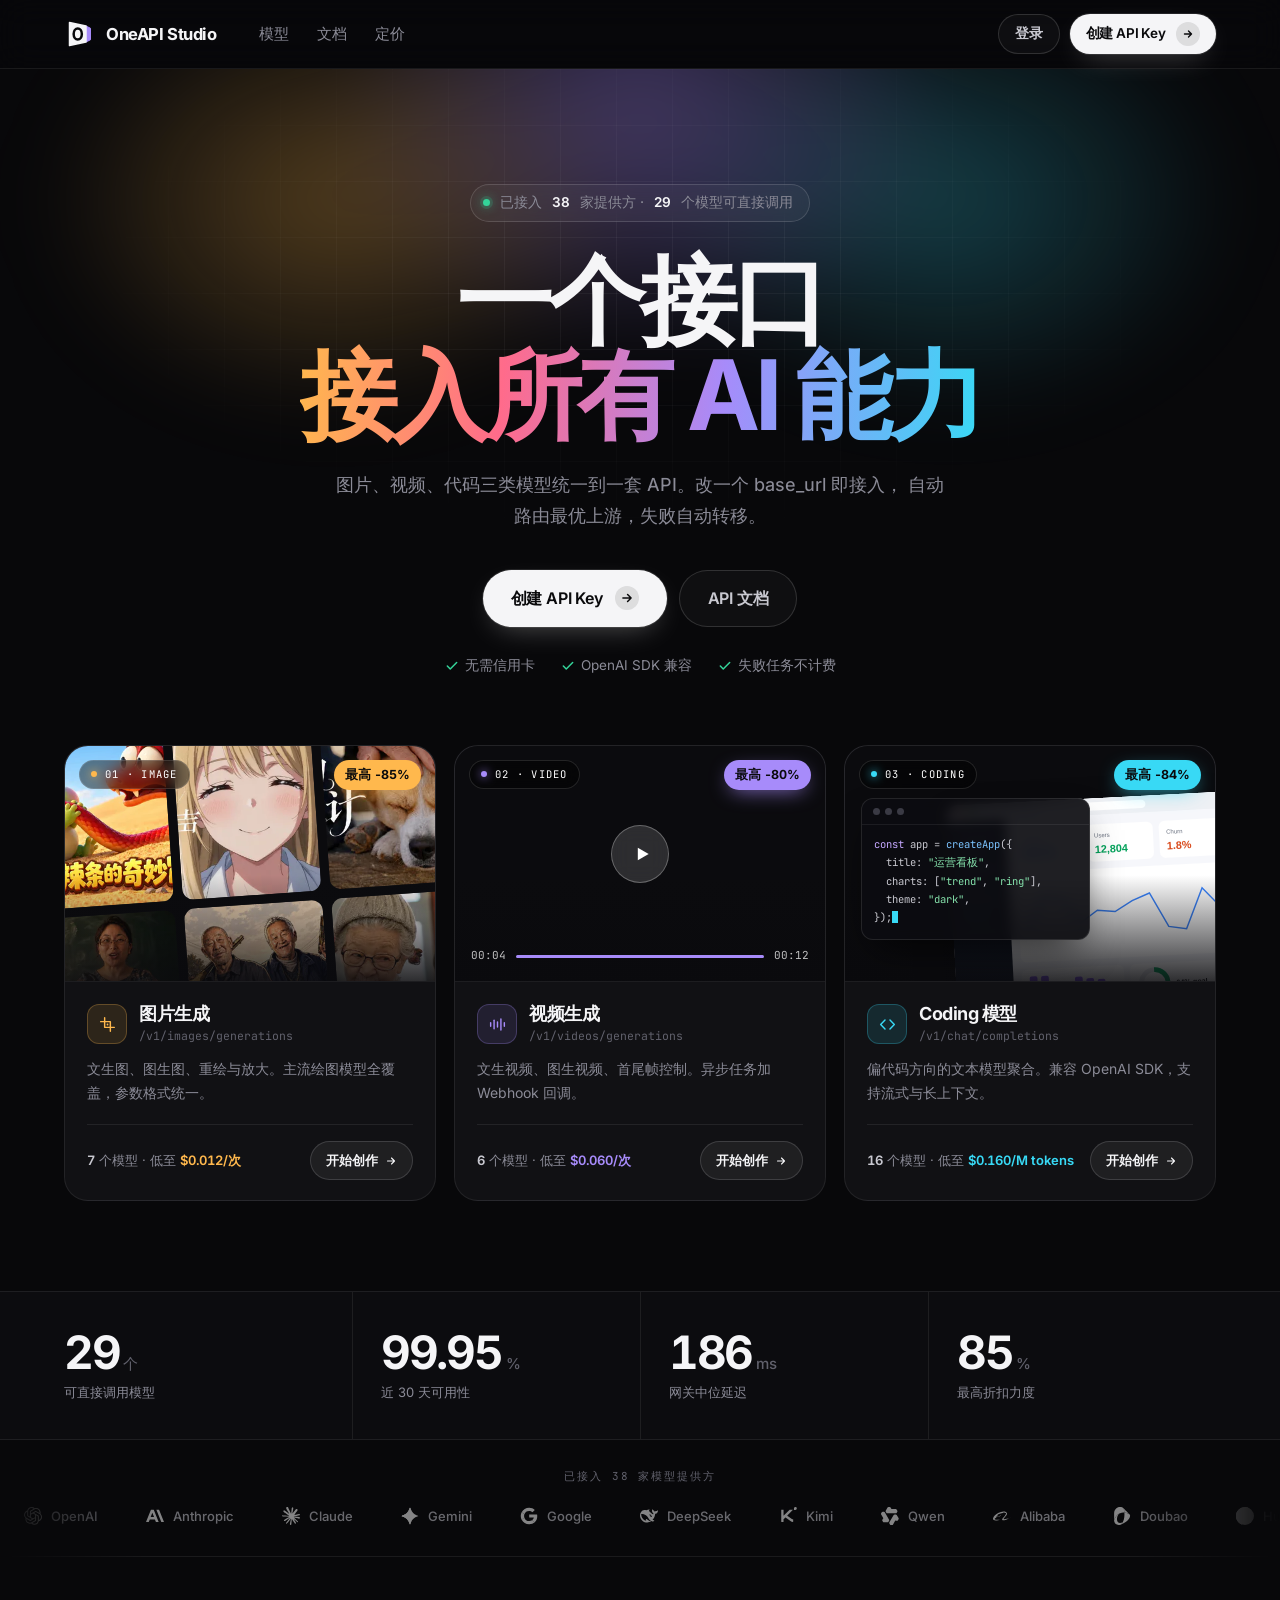
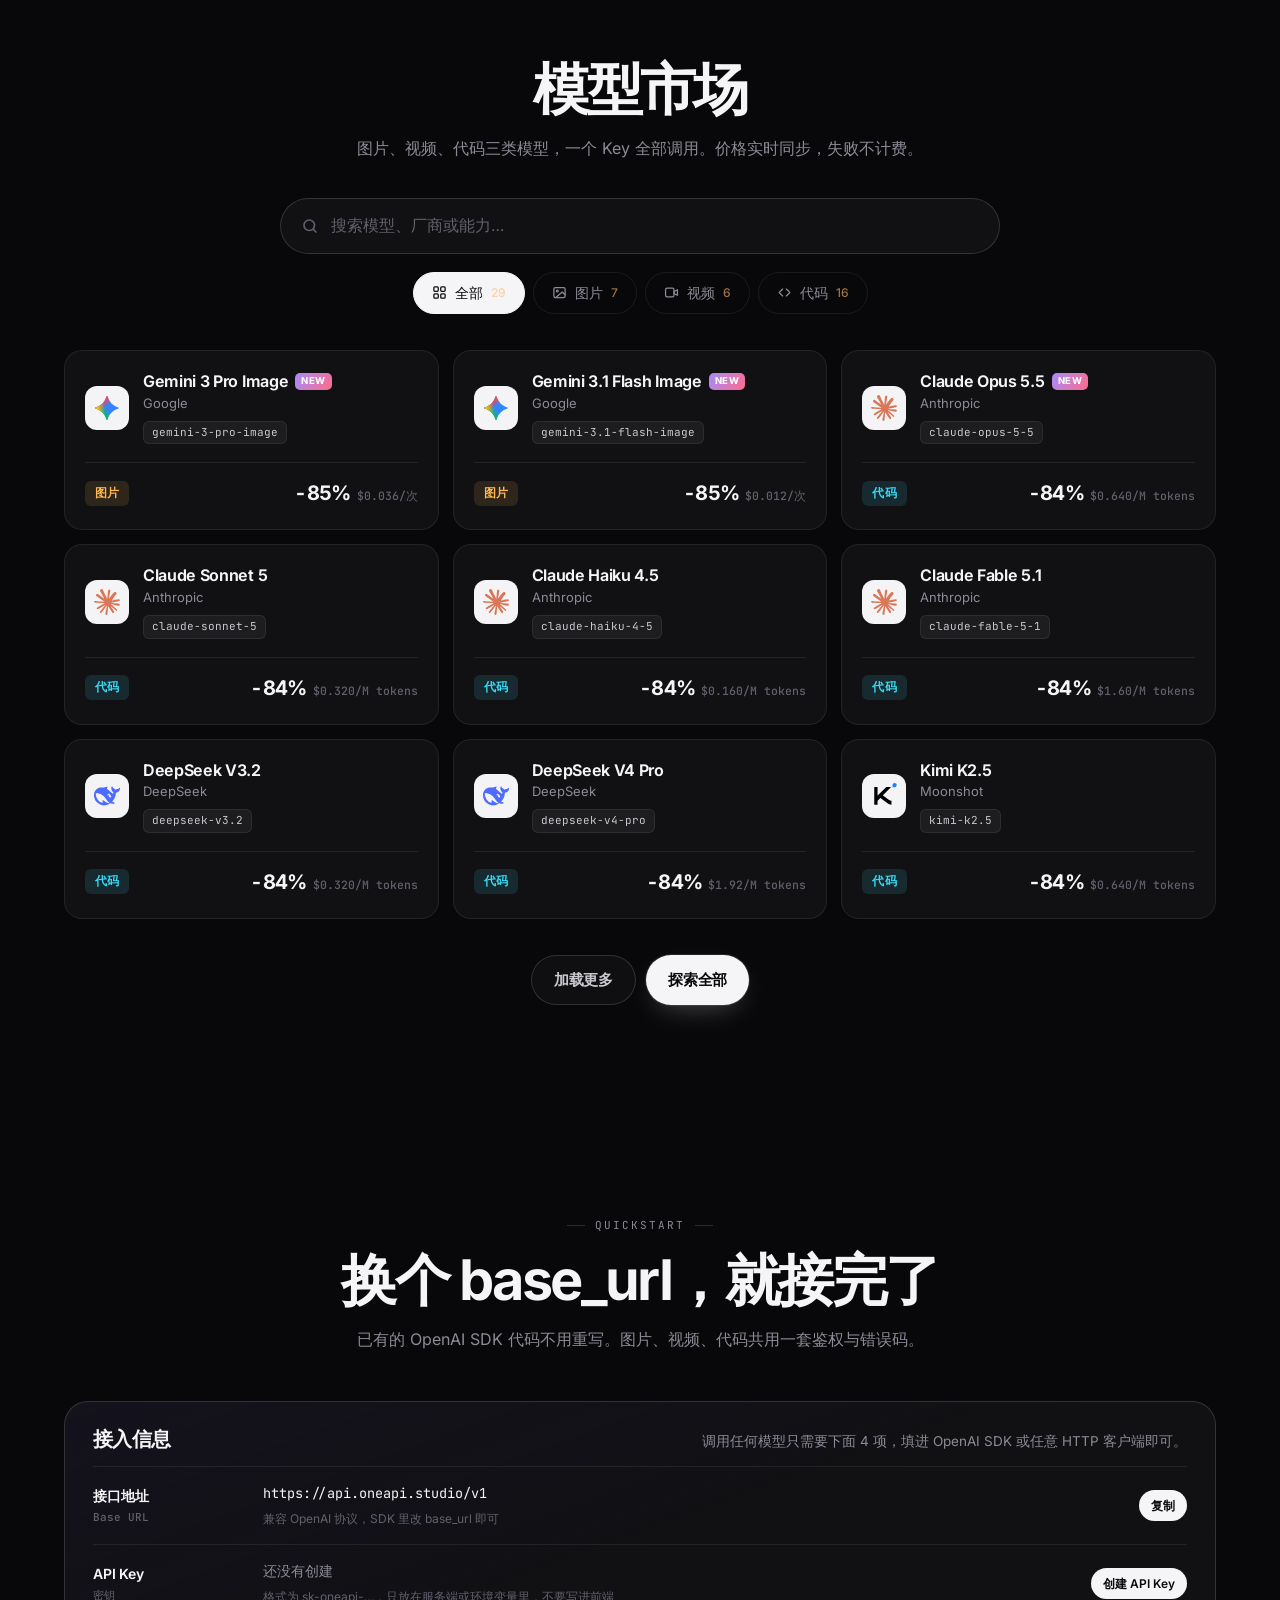
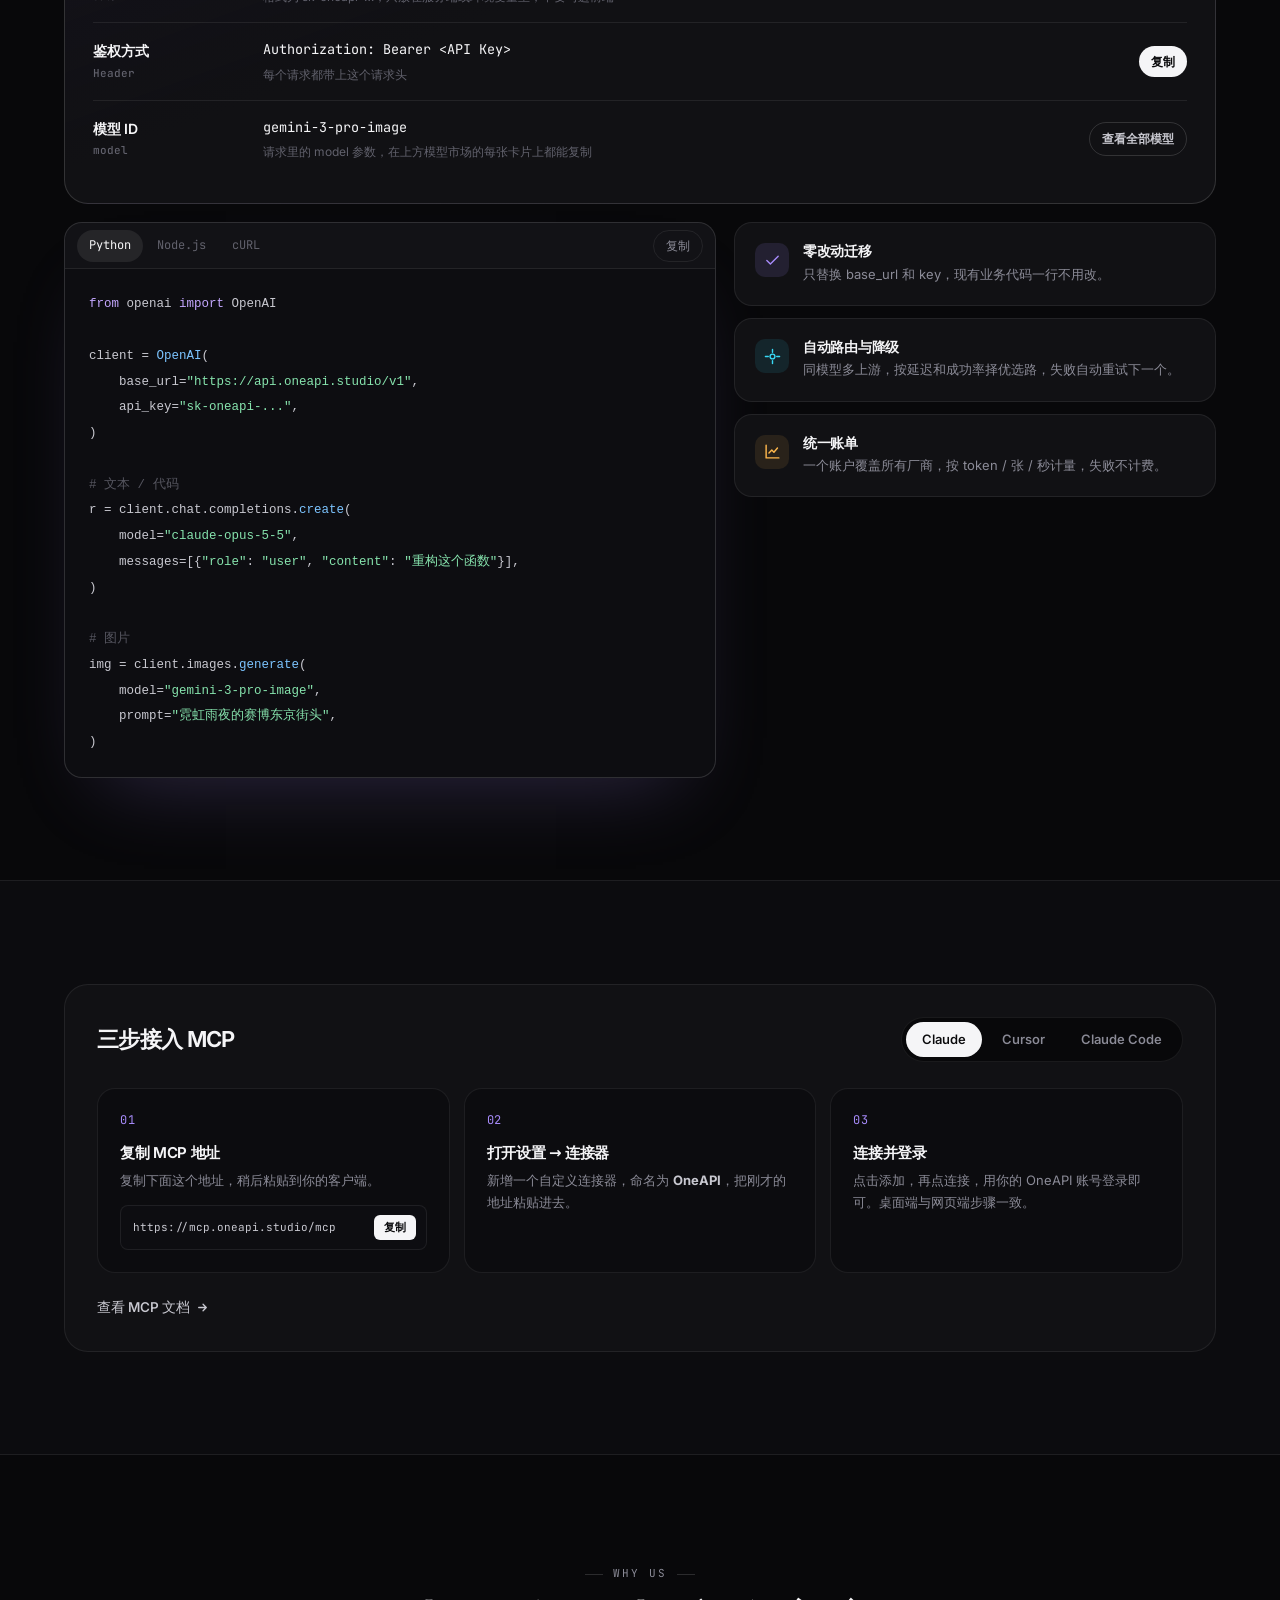
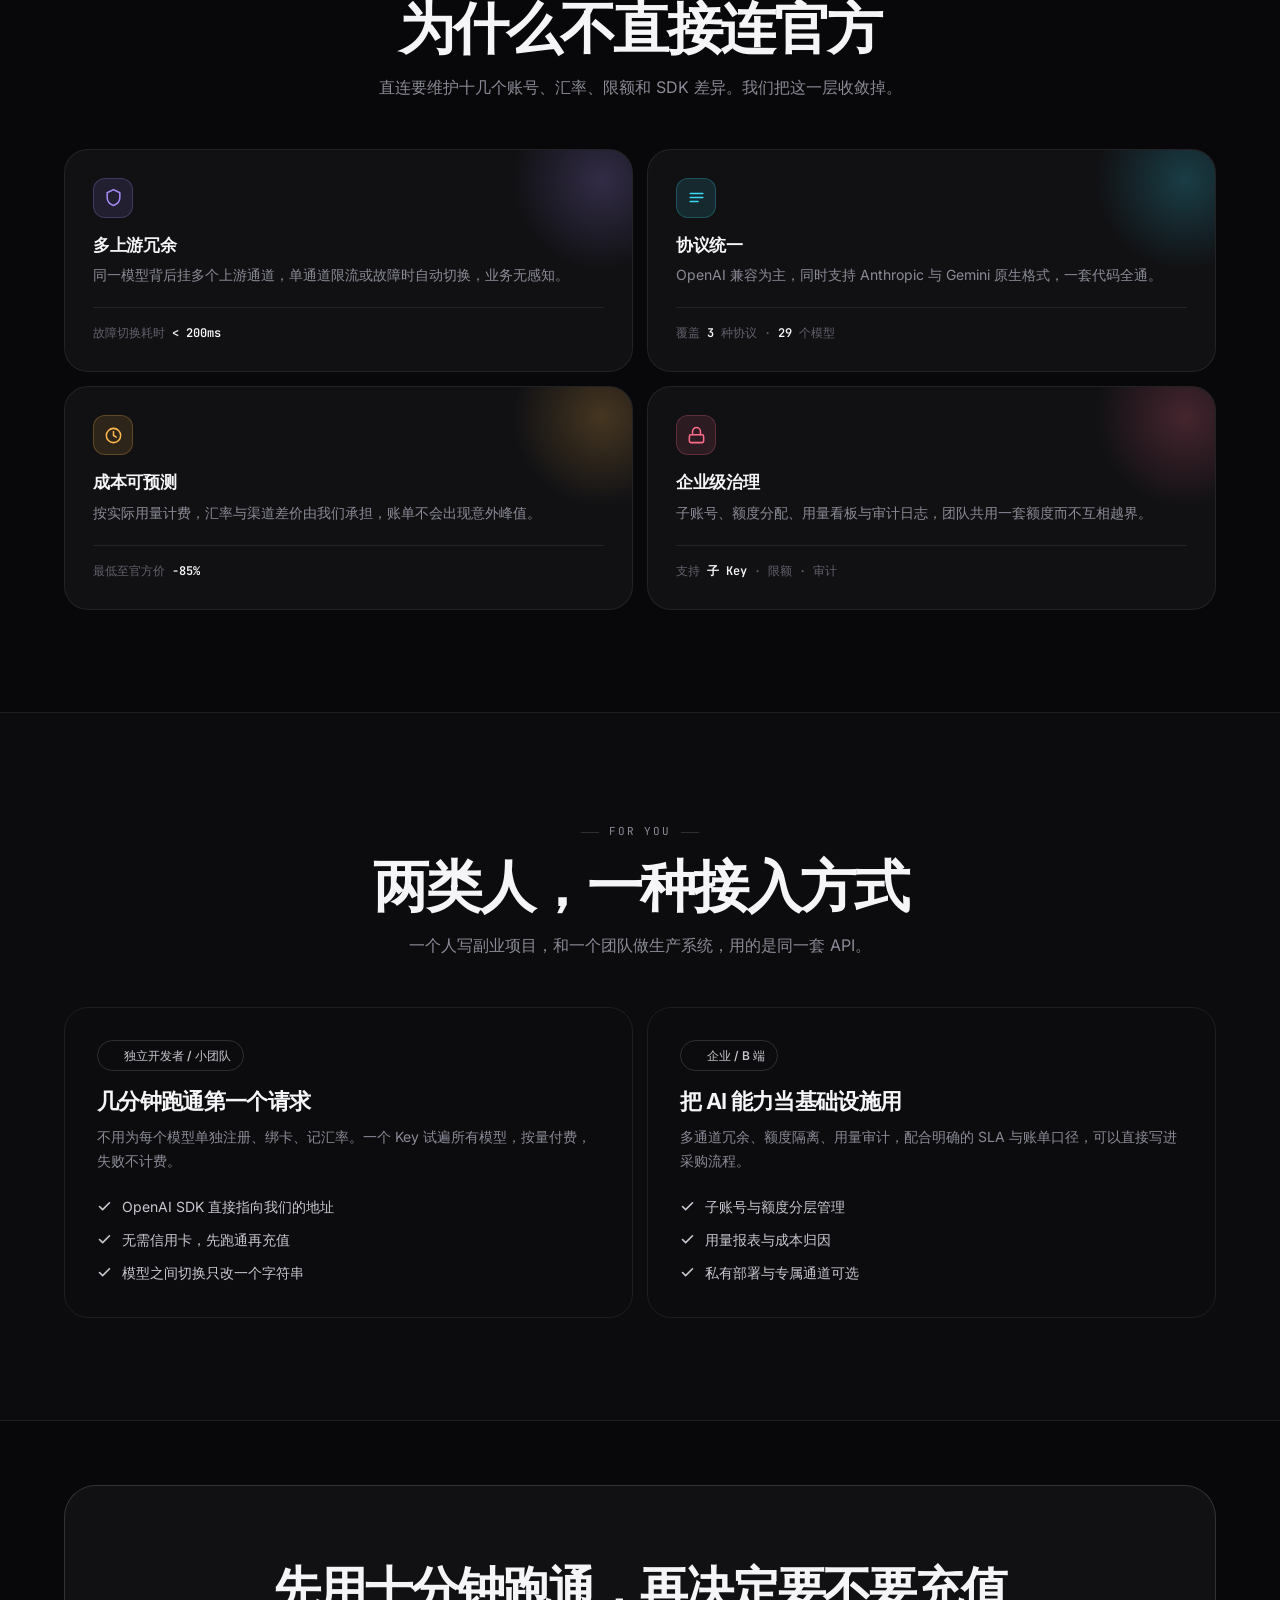
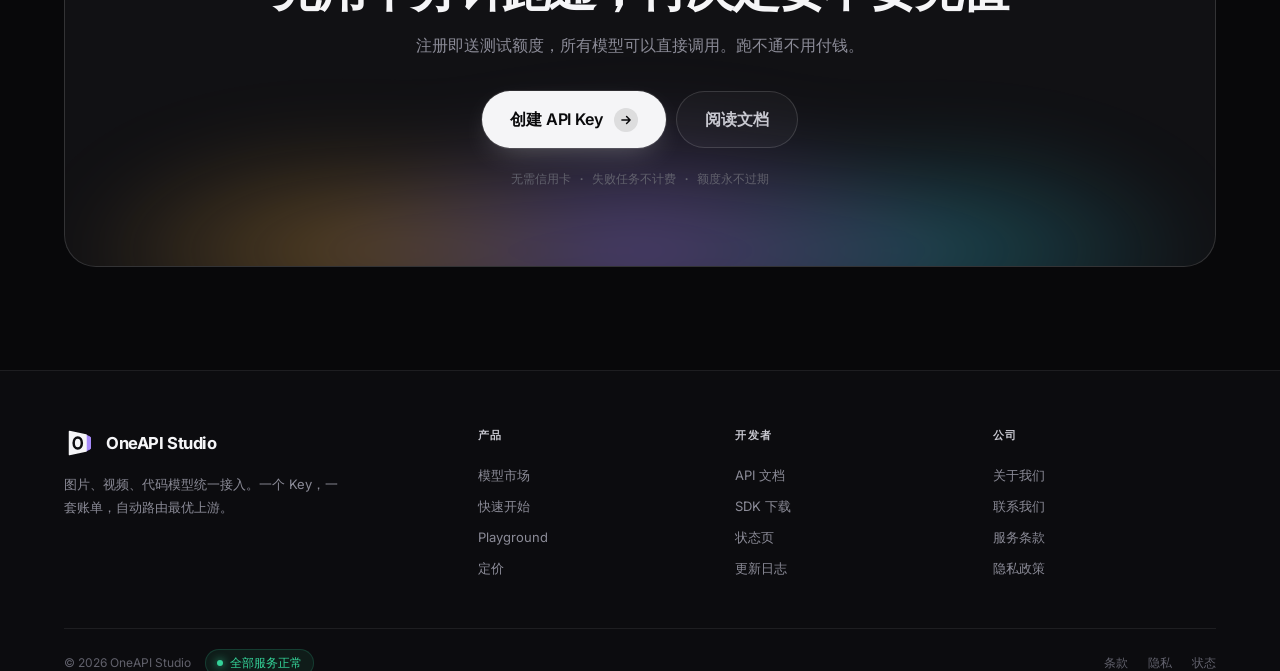
==== commit 0b1e9f18: "feat: 启用翻转卡片 Logo 与浏览器标签图标 - 新增 assets/logo.svg：翻转中的卡片，白色正面 + 紫色侧边，   正面用遮罩镂空出字母 O，适配任意背景 - 新增 asset" ====
--- a/index.html
+++ b/index.html
@@ -6,6 +6,7 @@
 <title>OneAPI Studio — 一个接口，接入所有 AI 能力</title>
 <meta name="description" content="图片、视频、Coding 三类 AI 模型统一接入。OpenAI 兼容协议，统一鉴权、自动路由与计费。" />
 <meta name="theme-color" content="#08080a" />
+<link rel="icon" type="image/svg+xml" href="assets/favicon.svg" />
 <link rel="stylesheet" href="assets/site.css" />
 <link rel="stylesheet" href="assets/studio.css" />
 </head>
@@ -13,16 +14,7 @@
 <header>
   <div class="wrap nav">
     <a class="logo" href="#top">
-      <span class="logo-mark" aria-hidden="true">
-        <svg viewBox="0 0 28 28" fill="none">
-          <path d="M3.5 6.5h4.2c1.9 0 3.6 1.1 4.5 2.8" stroke="currentColor" stroke-width="1.8" stroke-linecap="round"/>
-          <path d="M3.5 21.5h4.2c1.9 0 3.6-1.1 4.5-2.8" stroke="currentColor" stroke-width="1.8" stroke-linecap="round"/>
-          <path d="M3.5 14h7.8" stroke="currentColor" stroke-width="1.8" stroke-linecap="round"/>
-          <circle cx="14.6" cy="14" r="3.1" stroke="currentColor" stroke-width="1.8"/>
-          <path d="M17.7 14h3.4" stroke="currentColor" stroke-width="1.8" stroke-linecap="round"/>
-          <path d="M19.6 11.4l2.9 2.6-2.9 2.6" stroke="currentColor" stroke-width="1.8" stroke-linecap="round" stroke-linejoin="round"/>
-        </svg>
-      </span>
+      <img class="logo-mark" src="assets/logo.svg" alt="" aria-hidden="true" />
       OneAPI Studio
     </a>
     <nav class="nav-links">
@@ -540,16 +532,7 @@
     <div class="foot-grid">
       <div class="foot-brand">
         <a class="logo" href="#top">
-          <span class="logo-mark" aria-hidden="true">
-            <svg viewBox="0 0 28 28" fill="none">
-              <path d="M3.5 6.5h4.2c1.9 0 3.6 1.1 4.5 2.8" stroke="currentColor" stroke-width="1.8" stroke-linecap="round"/>
-              <path d="M3.5 21.5h4.2c1.9 0 3.6-1.1 4.5-2.8" stroke="currentColor" stroke-width="1.8" stroke-linecap="round"/>
-              <path d="M3.5 14h7.8" stroke="currentColor" stroke-width="1.8" stroke-linecap="round"/>
-              <circle cx="14.6" cy="14" r="3.1" stroke="currentColor" stroke-width="1.8"/>
-              <path d="M17.7 14h3.4" stroke="currentColor" stroke-width="1.8" stroke-linecap="round"/>
-              <path d="M19.6 11.4l2.9 2.6-2.9 2.6" stroke="currentColor" stroke-width="1.8" stroke-linecap="round" stroke-linejoin="round"/>
-            </svg>
-          </span>
+          <img class="logo-mark" src="assets/logo.svg" alt="" aria-hidden="true" />
           OneAPI Studio
         </a>
         <p>图片、视频、代码模型统一接入。一个 Key，一套账单，自动路由最优上游。</p>
--- a/assets/site.css
+++ b/assets/site.css
@@ -71,13 +71,12 @@
 }
 .nav{display:flex;align-items:center;gap:34px;height:68px}
 .logo{display:flex;align-items:center;gap:10px;font-weight:720;font-size:16.5px;letter-spacing:-.025em;white-space:nowrap;flex:0 0 auto}
+/* 翻转卡片 Logo（assets/logo.svg）：悬停时卡片再侧转一点，呼应「点卡片翻转」的交互 */
 .logo-mark{
-  width:30px;height:30px;flex:0 0 30px;border-radius:9px;
-  display:grid;place-items:center;color:#0a0a0c;
-  background:linear-gradient(140deg,#fff,#cfcfd8);
-  box-shadow:0 0 0 1px rgba(255,255,255,.08),0 6px 18px -6px rgba(167,139,250,.55);
-}
-.logo-mark svg{width:18px;height:18px;display:block}
+  width:32px;height:32px;flex:0 0 32px;display:block;
+  transition:transform .45s var(--ease);
+}
+.logo:hover .logo-mark{transform:perspective(120px) rotateY(-28deg)}
 .nav-links{display:flex;gap:28px;margin-left:8px;font-size:14.5px;color:var(--muted);font-weight:520}
 .nav-links a{transition:color .16s}
 .nav-links a:hover{color:var(--ink)}
@@ -647,8 +646,7 @@
 @media (max-width:760px){
   .nav{gap:12px;height:60px}
   .logo{font-size:15px;gap:8px}
-  .logo-mark{width:26px;height:26px;flex:0 0 26px;border-radius:8px}
-  .logo-mark svg{width:15px;height:15px}
+  .logo-mark{width:28px;height:28px;flex:0 0 28px}
   .nav-right{gap:7px}
   .btn-sm{padding:8px 13px;font-size:13px}
   .nav .btn-sm .circ{display:none}
--- a/assets/studio.css
+++ b/assets/studio.css
@@ -56,9 +56,8 @@
 }
 .st-logo{display:flex;align-items:center;gap:9px;padding:4px 8px 22px;
   font-size:17px;font-weight:800;letter-spacing:-.03em;text-align:left}
-.st-logo:hover{opacity:.8}
-.st-logo i{width:26px;height:26px;border-radius:8px;display:grid;place-items:center;
-  background:var(--st-acc);color:var(--st-acc-ink);font-style:normal;font-size:13px;font-weight:900}
+.st-logo img{width:28px;height:28px;flex-shrink:0;display:block;transition:transform .45s var(--ease)}
+.st-logo:hover img{transform:perspective(120px) rotateY(-28deg)}
 .st-new{
   display:flex;align-items:center;gap:10px;padding:11px 14px;margin-bottom:8px;
   border:1px solid var(--st-line-2);border-radius:12px;font-size:14px;font-weight:600;
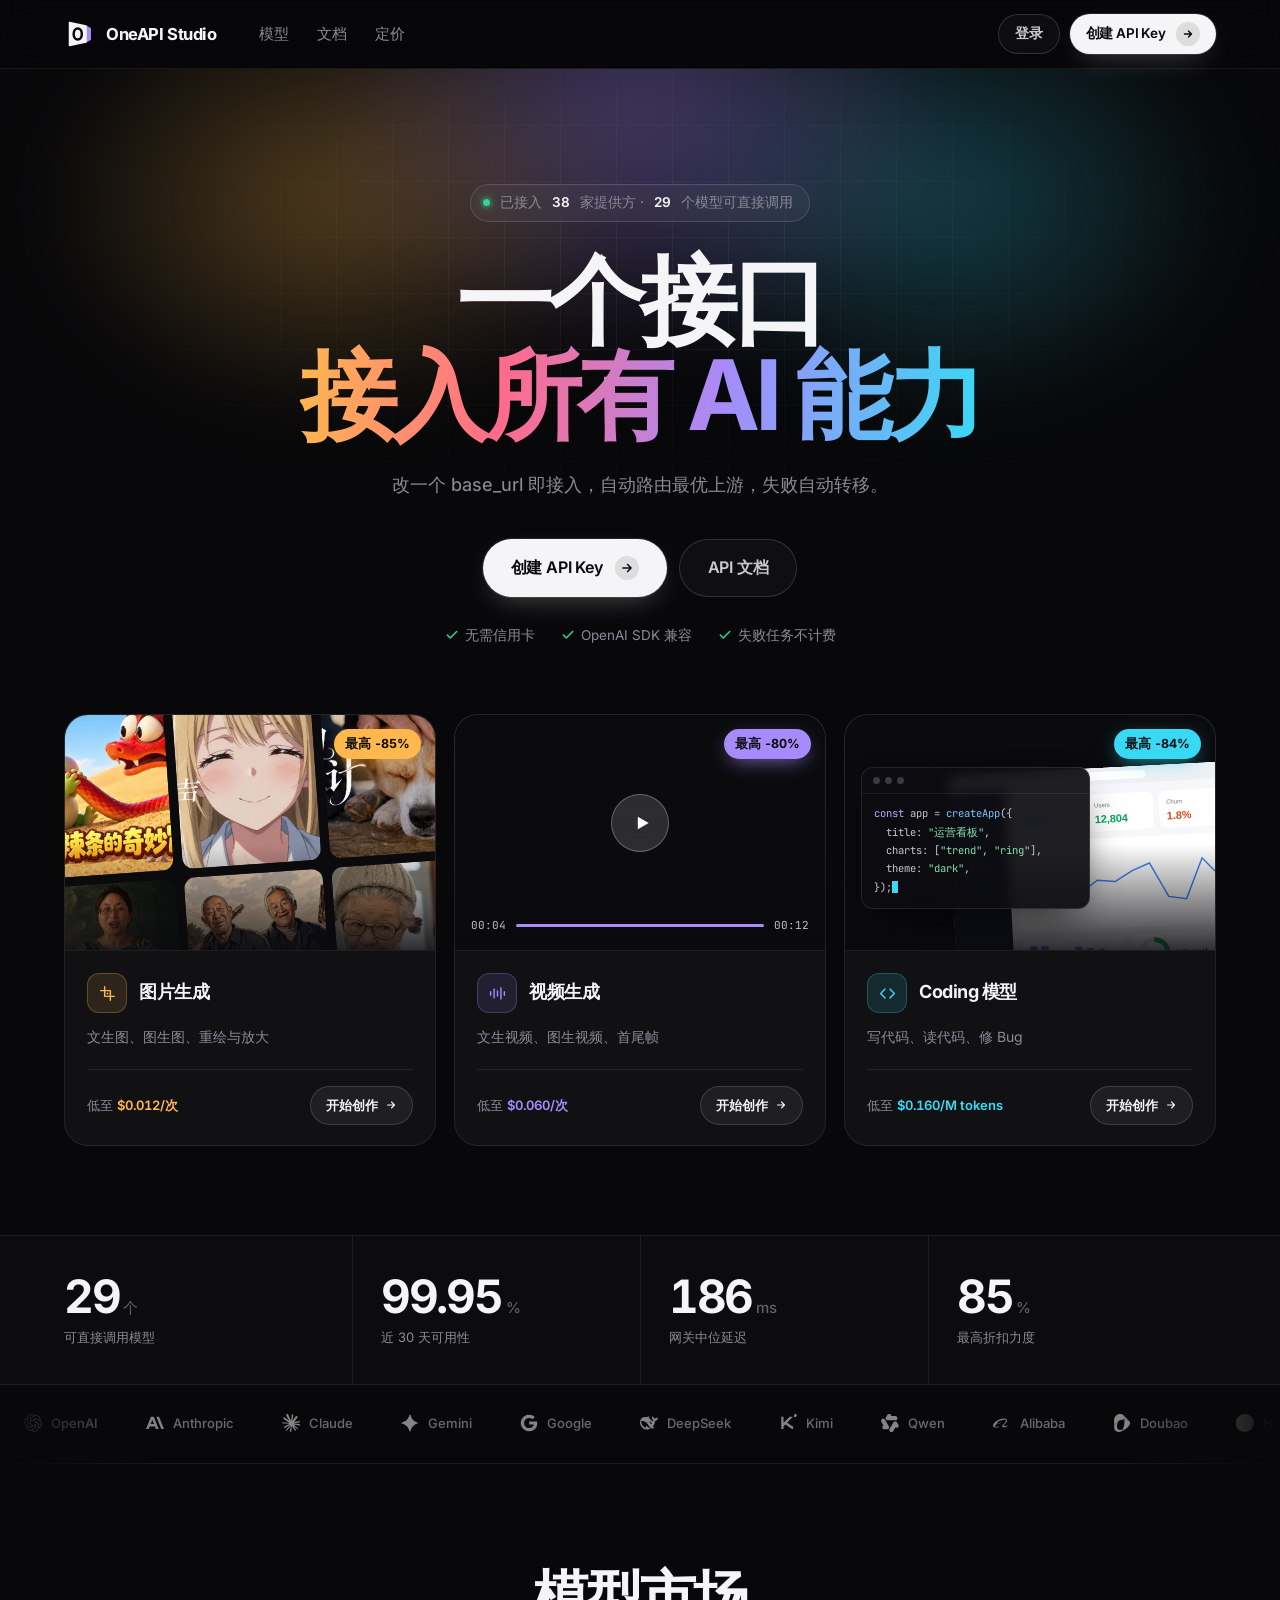
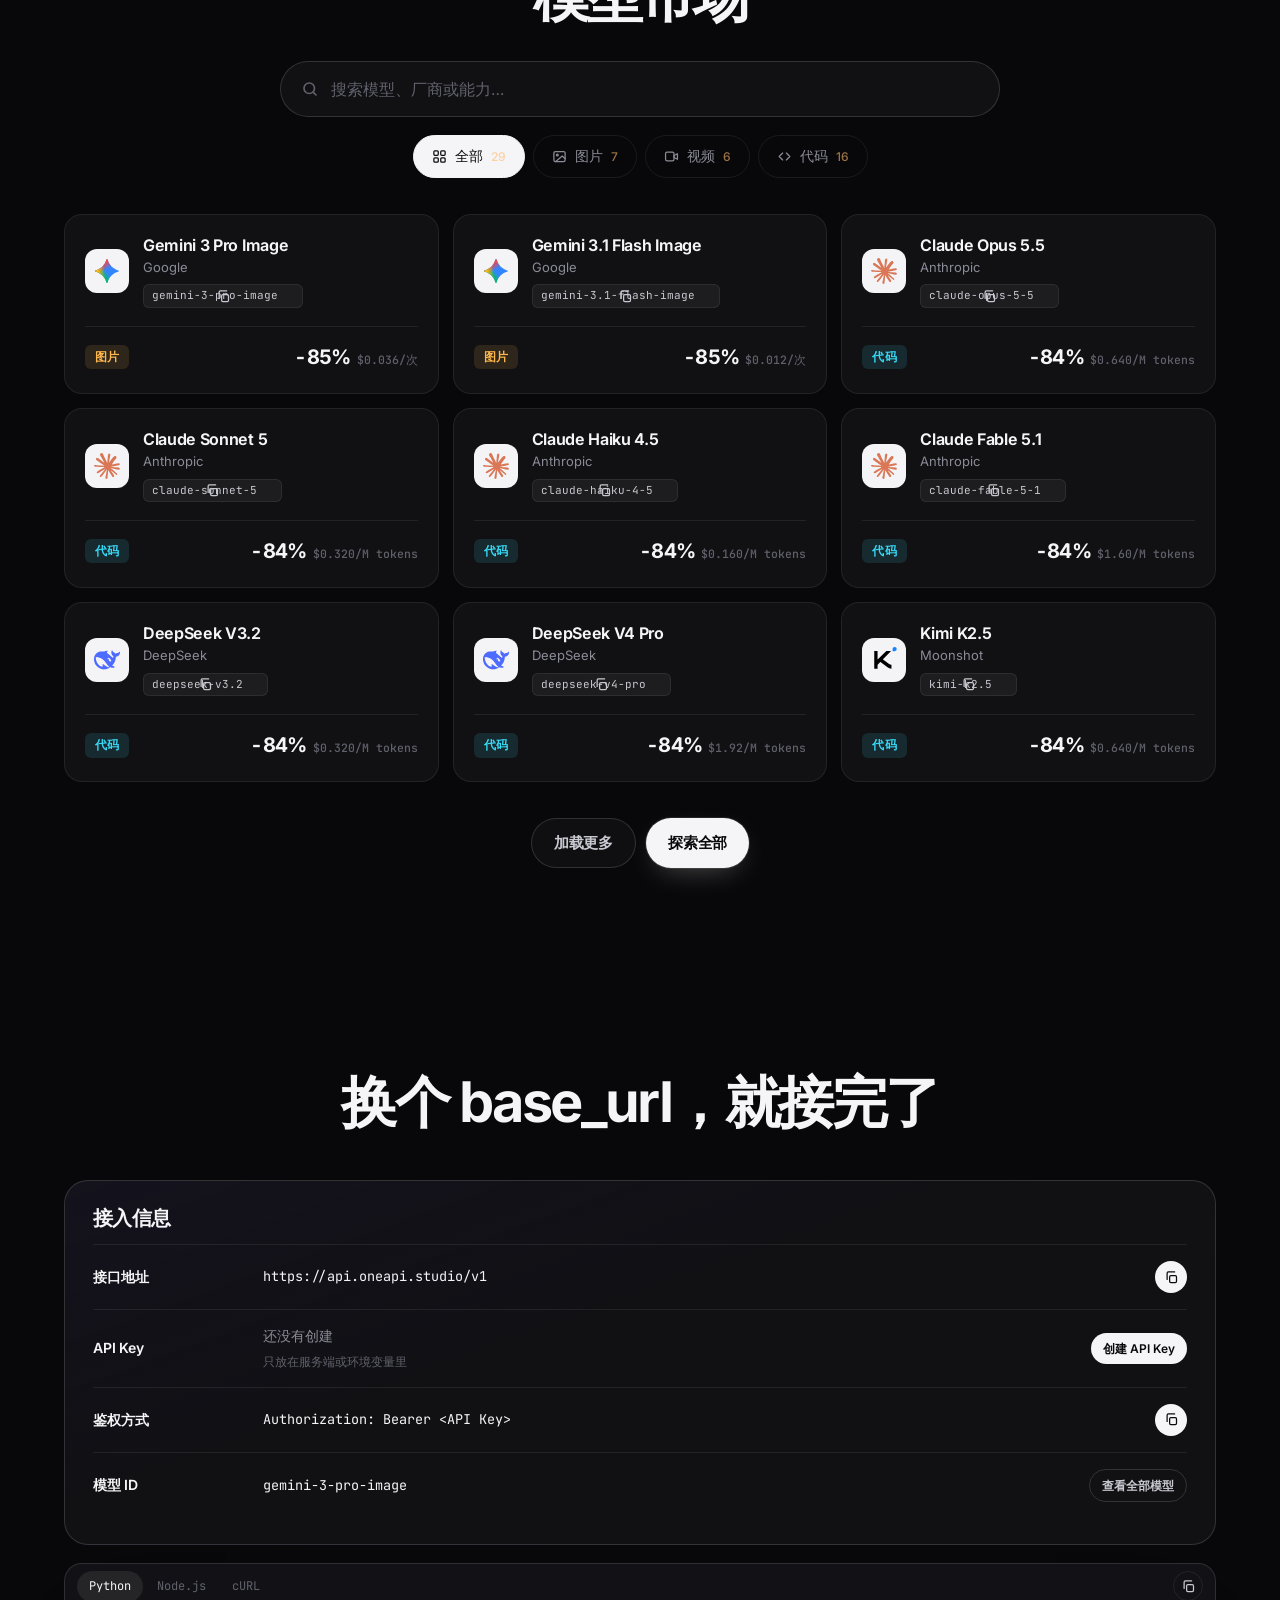
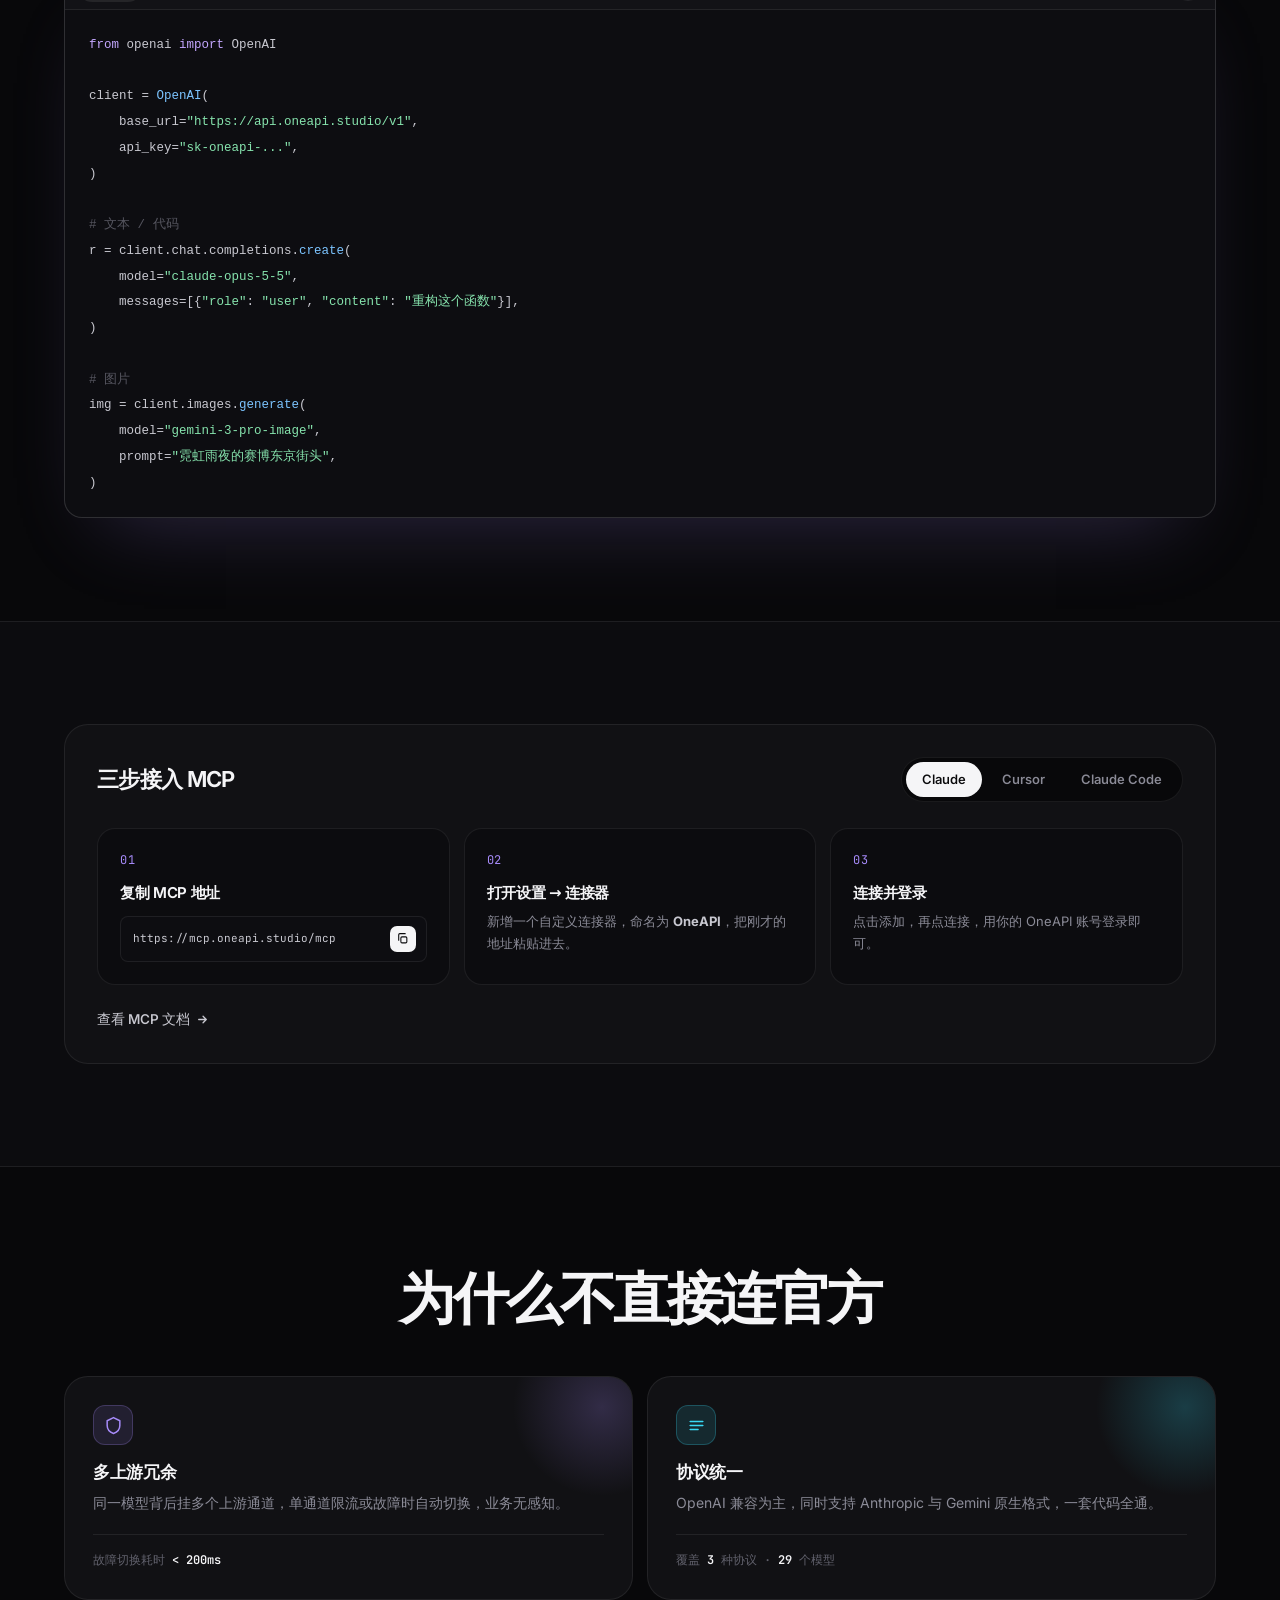
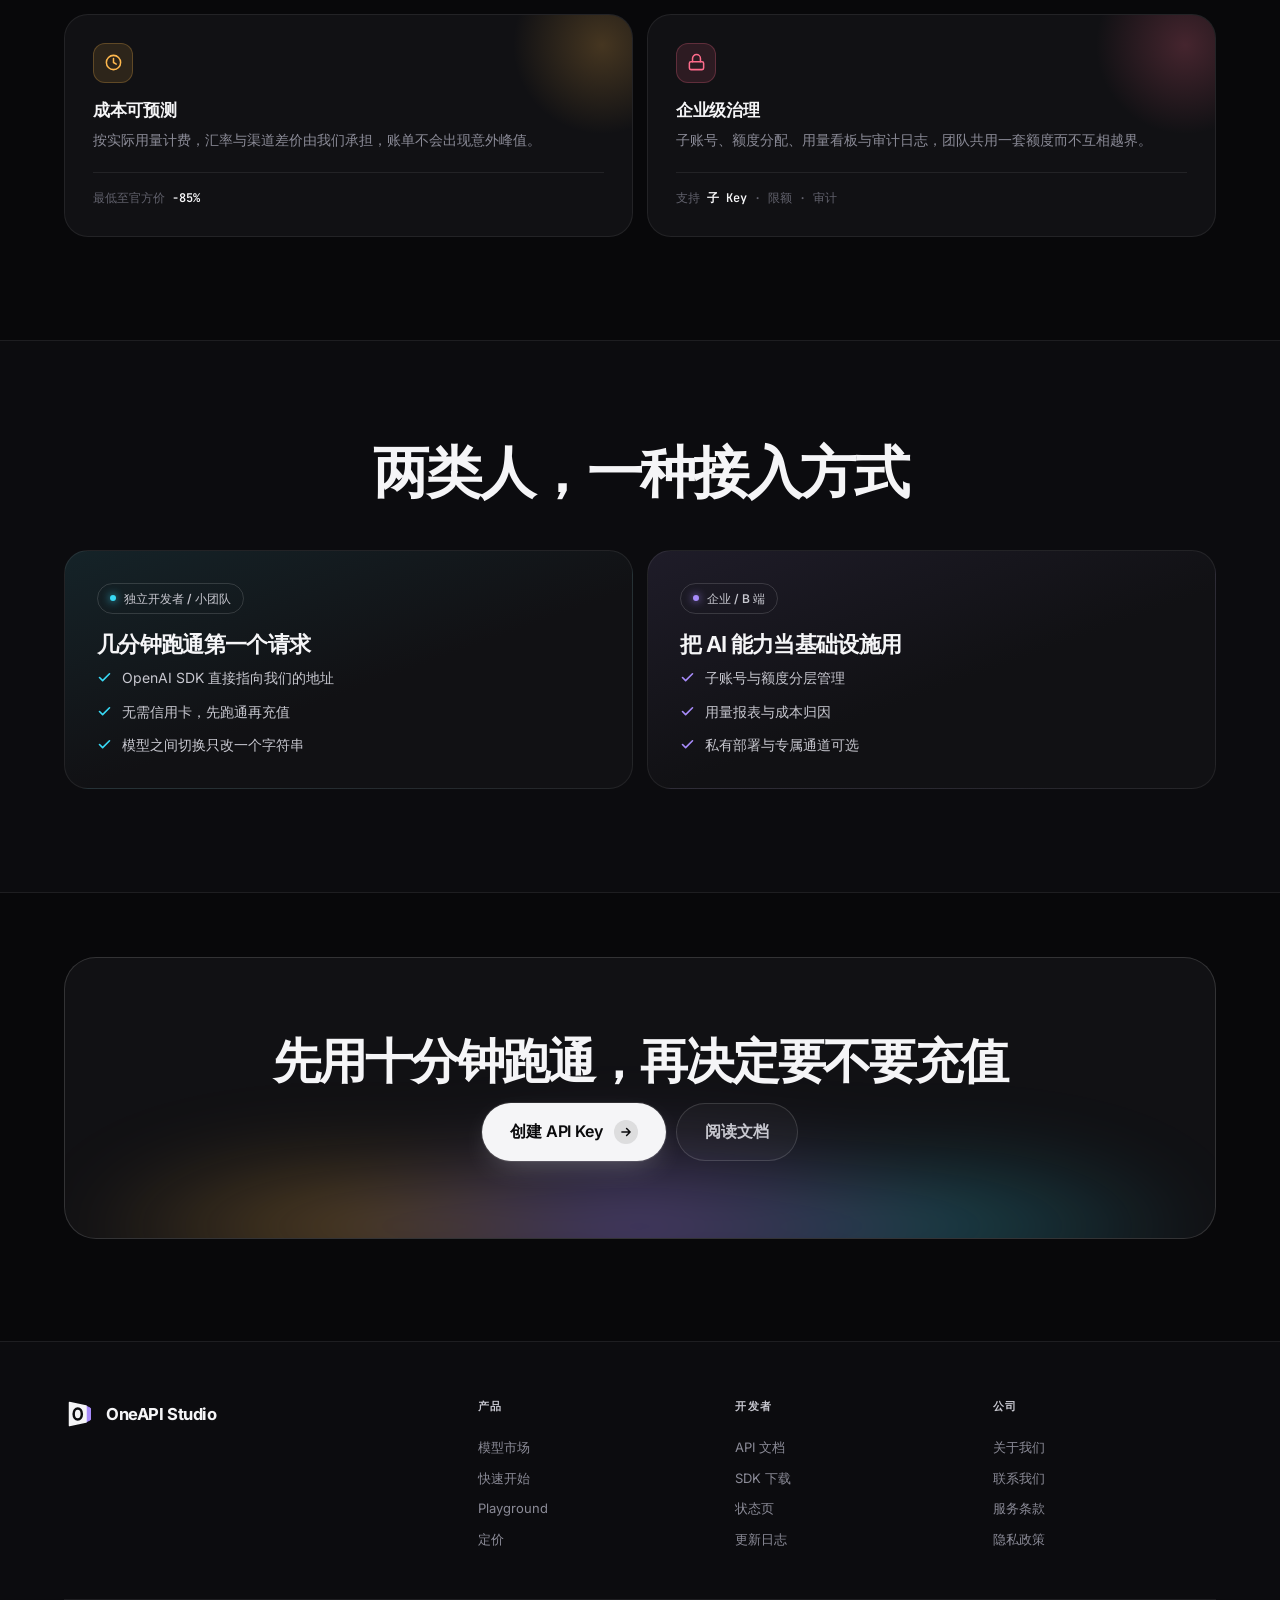
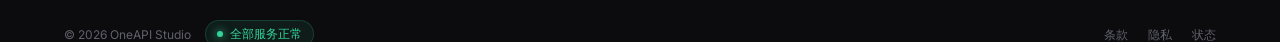
==== commit 7f5934ae: "refactor: 精简落地页次级标签，复制按钮改为形变图标 精简（依据「Avoid unnecessary secondary labels and descriptions」） - 能力卡去掉序号" ====
--- a/index.html
+++ b/index.html
@@ -39,10 +39,7 @@
         已接入 <b>38</b> 家提供方 · <b>29</b> 个模型可直接调用
       </span>
       <h1>一个接口<br /><em>接入所有 AI 能力</em></h1>
-      <p class="hero-sub">
-        图片、视频、代码三类模型统一到一套 API。改一个 base_url 即接入，
-        自动路由最优上游，失败自动转移。
-      </p>
+      <p class="hero-sub">改一个 base_url 即接入，自动路由最优上游，失败自动转移。</p>
       <div class="hero-cta">
         <a class="btn btn-lg btn-dark" href="#access" data-open-key>
           创建 API Key
@@ -68,7 +65,6 @@
           <div class="face face-front spotlight">
             <div class="card-media">
               <div class="mosaic" aria-hidden="true"><div class="mosaic-col"><img src="assets/showcase/image-01.webp" alt="" loading="lazy" /><img src="assets/showcase/image-04.webp" alt="" loading="lazy" /><img src="assets/showcase/image-07.webp" alt="" loading="lazy" /><img src="assets/showcase/image-10.webp" alt="" loading="lazy" /><img src="assets/showcase/image-01.webp" alt="" loading="lazy" /><img src="assets/showcase/image-04.webp" alt="" loading="lazy" /><img src="assets/showcase/image-07.webp" alt="" loading="lazy" /><img src="assets/showcase/image-10.webp" alt="" loading="lazy" /></div><div class="mosaic-col"><img src="assets/showcase/image-02.webp" alt="" loading="lazy" /><img src="assets/showcase/image-05.webp" alt="" loading="lazy" /><img src="assets/showcase/image-08.webp" alt="" loading="lazy" /><img src="assets/showcase/image-11.webp" alt="" loading="lazy" /><img src="assets/showcase/image-02.webp" alt="" loading="lazy" /><img src="assets/showcase/image-05.webp" alt="" loading="lazy" /><img src="assets/showcase/image-08.webp" alt="" loading="lazy" /><img src="assets/showcase/image-11.webp" alt="" loading="lazy" /></div><div class="mosaic-col"><img src="assets/showcase/image-03.webp" alt="" loading="lazy" /><img src="assets/showcase/image-06.webp" alt="" loading="lazy" /><img src="assets/showcase/image-09.webp" alt="" loading="lazy" /><img src="assets/showcase/image-12.webp" alt="" loading="lazy" /><img src="assets/showcase/image-03.webp" alt="" loading="lazy" /><img src="assets/showcase/image-06.webp" alt="" loading="lazy" /><img src="assets/showcase/image-09.webp" alt="" loading="lazy" /><img src="assets/showcase/image-12.webp" alt="" loading="lazy" /></div></div>
-              <span class="media-tag"><i></i>01 · Image</span>
               <span class="media-off" data-off="image"></span>
             </div>
             <div class="card-body">
@@ -78,12 +74,11 @@
                 </span>
                 <div class="card-title-wrap">
                   <h3 class="card-title">图片生成</h3>
-                  <p class="card-subtitle">/v1/images/generations</p>
                 </div>
               </div>
-              <p class="card-desc">文生图、图生图、重绘与放大。主流绘图模型全覆盖，参数格式统一。</p>
+              <p class="card-desc">文生图、图生图、重绘与放大</p>
               <div class="card-foot">
-                <span><b data-count="image"></b> 个模型 · 低至 <b class="low" data-low="image"></b></span>
+                <span>低至 <b class="low" data-low="image"></b></span>
                 <span class="flip-cta">开始创作
                   <svg class="chev" width="12" height="12" viewBox="0 0 24 24" fill="none" stroke="currentColor" stroke-width="2.2" stroke-linecap="round" stroke-linejoin="round"><path d="M5 12h14M13 6l6 6-6 6"/></svg>
                 </span>
@@ -98,7 +93,6 @@
           <div class="face face-front spotlight">
             <div class="card-media">
               <div class="reel" aria-hidden="true"><img src="assets/showcase/video-08.webp" alt="" loading="lazy" /><img src="assets/showcase/video-03.webp" alt="" loading="lazy" /><img src="assets/showcase/video-12.webp" alt="" loading="lazy" /></div><span class="reel-play" aria-hidden="true"><svg viewBox="0 0 24 24" fill="currentColor"><path d="M7 4.5v15l13-7.5z"/></svg></span><div class="reel-bar" aria-hidden="true"><span>00:04</span><span class="reel-track"><i></i></span><span>00:12</span></div>
-              <span class="media-tag"><i></i>02 · Video</span>
               <span class="media-off" data-off="video"></span>
             </div>
             <div class="card-body">
@@ -108,12 +102,11 @@
                 </span>
                 <div class="card-title-wrap">
                   <h3 class="card-title">视频生成</h3>
-                  <p class="card-subtitle">/v1/videos/generations</p>
                 </div>
               </div>
-              <p class="card-desc">文生视频、图生视频、首尾帧控制。异步任务加 Webhook 回调。</p>
+              <p class="card-desc">文生视频、图生视频、首尾帧</p>
               <div class="card-foot">
-                <span><b data-count="video"></b> 个模型 · 低至 <b class="low" data-low="video"></b></span>
+                <span>低至 <b class="low" data-low="video"></b></span>
                 <span class="flip-cta">开始创作
                   <svg class="chev" width="12" height="12" viewBox="0 0 24 24" fill="none" stroke="currentColor" stroke-width="2.2" stroke-linecap="round" stroke-linejoin="round"><path d="M5 12h14M13 6l6 6-6 6"/></svg>
                 </span>
@@ -132,7 +125,6 @@
   charts: [<span class="s">"trend"</span>, <span class="s">"ring"</span>],
   theme: <span class="s">"dark"</span>,
 });<span class="caret"></span></pre></div>
-              <span class="media-tag"><i></i>03 · Coding</span>
               <span class="media-off" data-off="code"></span>
             </div>
             <div class="card-body">
@@ -142,12 +134,11 @@
                 </span>
                 <div class="card-title-wrap">
                   <h3 class="card-title">Coding 模型</h3>
-                  <p class="card-subtitle">/v1/chat/completions</p>
                 </div>
               </div>
-              <p class="card-desc">偏代码方向的文本模型聚合。兼容 OpenAI SDK，支持流式与长上下文。</p>
+              <p class="card-desc">写代码、读代码、修 Bug</p>
               <div class="card-foot">
-                <span><b data-count="code"></b> 个模型 · 低至 <b class="low" data-low="code"></b></span>
+                <span>低至 <b class="low" data-low="code"></b></span>
                 <span class="flip-cta">开始创作
                   <svg class="chev" width="12" height="12" viewBox="0 0 24 24" fill="none" stroke="currentColor" stroke-width="2.2" stroke-linecap="round" stroke-linejoin="round"><path d="M5 12h14M13 6l6 6-6 6"/></svg>
                 </span>
@@ -170,7 +161,6 @@
   </section>
 
   <section class="providers" aria-label="已接入的模型提供方">
-    <div class="providers-head">已接入 38 家模型提供方</div>
     <div class="marquee">
         <div class="marquee-track">
           <div class="pv"><img src="assets/logos/openai.svg" alt="OpenAI" loading="lazy" /><span>OpenAI</span></div>
@@ -259,7 +249,6 @@
     <div class="wrap">
       <div class="market-head">
         <h2>模型市场</h2>
-        <p>图片、视频、代码三类模型，一个 Key 全部调用。价格实时同步，失败不计费。</p>
       </div>
 
       <div class="search-bar">
@@ -298,37 +287,34 @@
   <section class="section" id="quickstart">
     <div class="wrap">
       <div class="sec-head">
-        <span class="sec-kicker">Quickstart</span>
         <h2>换个 base_url，就接完了</h2>
-        <p>已有的 OpenAI SDK 代码不用重写。图片、视频、代码共用一套鉴权与错误码。</p>
       </div>
       <div class="access-card" id="access">
         <div class="access-head">
           <h3>接入信息</h3>
-          <p>调用任何模型只需要下面 4 项，填进 OpenAI SDK 或任意 HTTP 客户端即可。</p>
         </div>
         <dl class="access-list">
           <div class="access-row">
-            <dt>接口地址<small>Base URL</small></dt>
-            <dd><code data-base-url>https://api.oneapi.studio/v1</code><span class="access-note">兼容 OpenAI 协议，SDK 里改 base_url 即可</span></dd>
-            <button class="copy-btn" data-copy-from="[data-base-url]">复制</button>
+            <dt>接口地址</dt>
+            <dd><code data-base-url>https://api.oneapi.studio/v1</code></dd>
+            <button class="copy-btn copy-ico" data-copy-from="[data-base-url]" aria-label="复制">复制</button>
           </div>
           <div class="access-row" data-key-row>
-            <dt>API Key<small>密钥</small></dt>
-            <dd><code data-key-view>还没有创建</code><span class="access-note">格式为 sk-oneapi-…，只放在服务端或环境变量里，不要写进前端</span></dd>
+            <dt>API Key</dt>
+            <dd><code data-key-view>还没有创建</code><span class="access-note">只放在服务端或环境变量里</span></dd>
             <span class="access-actions">
               <button class="copy-btn access-create" data-open-key>创建 API Key</button>
-              <button class="copy-btn access-copy" data-copy-from="[data-key-view]">复制</button>
+              <button class="copy-btn copy-ico access-copy" data-copy-from="[data-key-view]" aria-label="复制 API Key">复制</button>
             </span>
           </div>
           <div class="access-row">
-            <dt>鉴权方式<small>Header</small></dt>
-            <dd><code data-auth>Authorization: Bearer &lt;API Key&gt;</code><span class="access-note">每个请求都带上这个请求头</span></dd>
-            <button class="copy-btn" data-copy-from="[data-auth]">复制</button>
+            <dt>鉴权方式</dt>
+            <dd><code data-auth>Authorization: Bearer &lt;API Key&gt;</code></dd>
+            <button class="copy-btn copy-ico" data-copy-from="[data-auth]" aria-label="复制">复制</button>
           </div>
           <div class="access-row">
-            <dt>模型 ID<small>model</small></dt>
-            <dd><code>gemini-3-pro-image</code><span class="access-note">请求里的 model 参数，在上方模型市场的每张卡片上都能复制</span></dd>
+            <dt>模型 ID</dt>
+            <dd><code>gemini-3-pro-image</code></dd>
             <a class="copy-btn ghost" href="#market">查看全部模型</a>
           </div>
         </dl>
@@ -339,7 +325,7 @@
             <button class="code-tab on" data-pane="py">Python</button>
             <button class="code-tab" data-pane="node">Node.js</button>
             <button class="code-tab" data-pane="curl">cURL</button>
-            <button class="code-copy" id="copyBtn">复制</button>
+            <button class="code-copy copy-ico" id="copyBtn" aria-label="复制代码">复制</button>
           </div>
           <div class="code-body">
 <pre data-pane="py"><code><span class="k">from</span> openai <span class="k">import</span> OpenAI
@@ -386,20 +372,6 @@
   }'</span></code></pre>
           </div>
         </div>
-        <div class="side-list">
-          <div class="side-card">
-            <span class="side-ico"><svg viewBox="0 0 24 24" fill="none" stroke="currentColor" stroke-width="2" stroke-linecap="round" stroke-linejoin="round"><path d="M20 6L9 17l-5-5"/></svg></span>
-            <div><h4>零改动迁移</h4><p>只替换 base_url 和 key，现有业务代码一行不用改。</p></div>
-          </div>
-          <div class="side-card">
-            <span class="side-ico"><svg viewBox="0 0 24 24" fill="none" stroke="currentColor" stroke-width="2" stroke-linecap="round" stroke-linejoin="round"><path d="M12 2v4m0 12v4M2 12h4m12 0h4"/><circle cx="12" cy="12" r="3.4"/></svg></span>
-            <div><h4>自动路由与降级</h4><p>同模型多上游，按延迟和成功率择优选路，失败自动重试下一个。</p></div>
-          </div>
-          <div class="side-card">
-            <span class="side-ico"><svg viewBox="0 0 24 24" fill="none" stroke="currentColor" stroke-width="2" stroke-linecap="round" stroke-linejoin="round"><path d="M3 3v18h18"/><path d="M7 14l4-4 3 3 5-6"/></svg></span>
-            <div><h4>统一账单</h4><p>一个账户覆盖所有厂商，按 token / 张 / 秒计量，失败不计费。</p></div>
-          </div>
-        </div>
       </div>
     </div>
   </section>
@@ -419,8 +391,7 @@
           <div class="step">
             <div class="step-n">1</div>
             <h4>复制 MCP 地址</h4>
-            <p>复制下面这个地址，稍后粘贴到你的客户端。</p>
-            <div class="step-code"><span>https://mcp.oneapi.studio/mcp</span><button class="step-copy">复制</button></div>
+            <div class="step-code"><span>https://mcp.oneapi.studio/mcp</span><button class="step-copy copy-ico" data-copy-text="https://mcp.oneapi.studio/mcp" aria-label="复制 MCP 地址">复制</button></div>
           </div>
           <div class="step">
             <div class="step-n">2</div>
@@ -430,7 +401,7 @@
           <div class="step">
             <div class="step-n">3</div>
             <h4>连接并登录</h4>
-            <p>点击添加，再点连接，用你的 OneAPI 账号登录即可。桌面端与网页端步骤一致。</p>
+            <p>点击添加，再点连接，用你的 OneAPI 账号登录即可。</p>
           </div>
         </div>
         <a class="steps-link" href="#docs">查看 MCP 文档
@@ -443,9 +414,7 @@
   <section class="section">
     <div class="wrap">
       <div class="sec-head">
-        <span class="sec-kicker">Why us</span>
         <h2>为什么不直接连官方</h2>
-        <p>直连要维护十几个账号、汇率、限额和 SDK 差异。我们把这一层收敛掉。</p>
       </div>
       <div class="features">
         <div class="feature">
@@ -479,25 +448,21 @@
   <section class="section alt">
     <div class="wrap">
       <div class="sec-head">
-        <span class="sec-kicker">For you</span>
         <h2>两类人，一种接入方式</h2>
-        <p>一个人写副业项目，和一个团队做生产系统，用的是同一套 API。</p>
       </div>
       <div class="aud-grid">
-        <div class="aud" style="--aud:var(--c-code)">
+        <div class="aud" style="--aud:var(--cyan)">
           <span class="aud-tag">独立开发者 / 小团队</span>
           <h3>几分钟跑通第一个请求</h3>
-          <p>不用为每个模型单独注册、绑卡、记汇率。一个 Key 试遍所有模型，按量付费，失败不计费。</p>
           <ul>
             <li><svg viewBox="0 0 24 24" fill="none" stroke="currentColor" stroke-width="2.6" stroke-linecap="round" stroke-linejoin="round"><path d="M20 6L9 17l-5-5"/></svg>OpenAI SDK 直接指向我们的地址</li>
             <li><svg viewBox="0 0 24 24" fill="none" stroke="currentColor" stroke-width="2.6" stroke-linecap="round" stroke-linejoin="round"><path d="M20 6L9 17l-5-5"/></svg>无需信用卡，先跑通再充值</li>
             <li><svg viewBox="0 0 24 24" fill="none" stroke="currentColor" stroke-width="2.6" stroke-linecap="round" stroke-linejoin="round"><path d="M20 6L9 17l-5-5"/></svg>模型之间切换只改一个字符串</li>
           </ul>
         </div>
-        <div class="aud" style="--aud:var(--c-video)">
+        <div class="aud" style="--aud:var(--violet)">
           <span class="aud-tag">企业 / B 端</span>
           <h3>把 AI 能力当基础设施用</h3>
-          <p>多通道冗余、额度隔离、用量审计，配合明确的 SLA 与账单口径，可以直接写进采购流程。</p>
           <ul>
             <li><svg viewBox="0 0 24 24" fill="none" stroke="currentColor" stroke-width="2.6" stroke-linecap="round" stroke-linejoin="round"><path d="M20 6L9 17l-5-5"/></svg>子账号与额度分层管理</li>
             <li><svg viewBox="0 0 24 24" fill="none" stroke="currentColor" stroke-width="2.6" stroke-linecap="round" stroke-linejoin="round"><path d="M20 6L9 17l-5-5"/></svg>用量报表与成本归因</li>
@@ -512,7 +477,6 @@
     <div class="wrap">
       <div class="cta-panel">
       <h2>先用十分钟跑通，再决定要不要充值</h2>
-      <p>注册即送测试额度，所有模型可以直接调用。跑不通不用付钱。</p>
       <div class="cta-actions">
         <a class="btn btn-lg btn-white" href="#access" data-open-key>创建 API Key
           <span class="circ">
@@ -521,7 +485,6 @@
         </a>
         <a class="btn btn-lg btn-ghost-l" href="#access">阅读文档</a>
       </div>
-      <div class="cta-foot">无需信用卡 · 失败任务不计费 · 额度永不过期</div>
       </div>
     </div>
   </section>
@@ -535,11 +498,10 @@
           <img class="logo-mark" src="assets/logo.svg" alt="" aria-hidden="true" />
           OneAPI Studio
         </a>
-        <p>图片、视频、代码模型统一接入。一个 Key，一套账单，自动路由最优上游。</p>
       </div>
       <div class="foot-col">
         <h5>产品</h5>
-        <a href="#capabilities">模型市场</a><a href="#quickstart">快速开始</a>
+        <a href="#market">模型市场</a><a href="#quickstart">快速开始</a>
         <a href="#">Playground</a><a href="#">定价</a>
       </div>
       <div class="foot-col">
@@ -701,17 +663,14 @@
         return;
       }
 
-      // 只有折扣最高的前 3 个标 New，避免满屏徽章
-      const topOffs = all.slice(0, 3).map(function (x) { return x.name; });
       grid.innerHTML = slice.map(function (m) {
-        const isNew = topOffs.indexOf(m.name) >= 0;
         return '<article class="mcard">' +
           '<div class="mcard-top">' +
             '<span class="mcard-logo"><img src="assets/logos/' + m.logo + '.svg" alt="' + m.vendor + '" loading="lazy" /></span>' +
             '<div>' +
-              '<div class="mcard-name">' + m.name + (isNew ? '<span class="badge-new">New</span>' : '') + '</div>' +
+              '<div class="mcard-name">' + m.name + '</div>' +
               '<div class="mcard-vendor">' + m.vendor + '</div>' +
-              '<button class="mcard-id" data-copy-text="' + m.id + '" title="复制模型 ID">' + m.id + '</button>' +
+              '<button class="mcard-id" data-copy-text="' + m.id + '" data-keep-text title="复制模型 ID">' + m.id + '</button>' +
             '</div>' +
           '</div>' +
           '<div class="mcard-foot">' +
@@ -778,17 +737,7 @@
     if (copy) {
       copy.addEventListener('click', function () {
         const active = document.querySelector('pre[data-pane]:not([hidden]) code');
-        if (!active) return;
-        const done = function () {
-          copy.textContent = '已复制';
-          setTimeout(function () { copy.textContent = '复制'; }, 1600);
-        };
-        if (navigator.clipboard) {
-          navigator.clipboard.writeText(active.innerText).then(done, function () {
-            copy.textContent = '复制失败';
-            setTimeout(function () { copy.textContent = '复制'; }, 1600);
-          });
-        }
+        if (active && window.OneAPIAccess) window.OneAPIAccess.copy(active.innerText, copy);
       });
     }
   })();
--- a/assets/site.css
+++ b/assets/site.css
@@ -208,14 +208,6 @@
   content:'';position:absolute;inset:0;pointer-events:none;
   background:linear-gradient(180deg,transparent 55%,rgba(10,10,13,.85));
 }
-.media-tag{
-  position:absolute;left:14px;top:14px;z-index:2;
-  display:inline-flex;align-items:center;gap:8px;padding:5px 11px;border-radius:var(--r-pill);
-  font-family:var(--mono);font-size:10.5px;letter-spacing:.12em;text-transform:uppercase;color:#fff;
-  background:rgba(0,0,0,.45);border:1px solid rgba(255,255,255,.12);
-  backdrop-filter:blur(8px);-webkit-backdrop-filter:blur(8px);
-}
-.media-tag i{width:6px;height:6px;border-radius:50%;background:var(--cat);box-shadow:0 0 10px var(--cat)}
 .media-off{
   position:absolute;right:14px;top:14px;z-index:2;
   padding:5px 11px;border-radius:var(--r-pill);
@@ -296,8 +288,6 @@
 .card-icon svg{width:19px;height:19px;display:block}
 .card-title-wrap{flex:1;min-width:0}
 .card-title{font-size:18px;font-weight:680;color:var(--ink);letter-spacing:-.025em;margin-bottom:2px}
-.card-subtitle{font-size:11.5px;font-family:var(--mono);color:var(--muted-2);
-  white-space:nowrap;overflow:hidden;text-overflow:ellipsis}
 .card-desc{font-size:14px;color:var(--muted);line-height:1.7;margin-bottom:20px}
 .card-foot{
   display:flex;align-items:center;justify-content:space-between;gap:10px;margin-top:auto;
@@ -329,8 +319,6 @@
 .providers{padding:28px 0 30px;border-bottom:1px solid var(--border);overflow:hidden;
   -webkit-mask-image:linear-gradient(90deg,transparent,#000 12%,#000 88%,transparent);
   mask-image:linear-gradient(90deg,transparent,#000 12%,#000 88%,transparent)}
-.providers-head{max-width:1200px;margin:0 auto 20px;padding:0 24px;text-align:center;
-  font-size:11px;font-family:var(--mono);letter-spacing:.18em;text-transform:uppercase;color:var(--muted-2)}
 .marquee{display:flex;width:max-content;animation:marquee 60s linear infinite}
 .providers:hover .marquee{animation-play-state:paused}
 @keyframes marquee{from{transform:translateX(0)}to{transform:translateX(-50%)}}
@@ -346,9 +334,6 @@
 .section{padding:clamp(72px,8vw,120px) 0}
 .section.alt{background:var(--bg-2);border-top:1px solid var(--border);border-bottom:1px solid var(--border)}
 .sec-head{max-width:660px;margin:0 auto 48px;text-align:center}
-.sec-kicker{display:inline-flex;align-items:center;gap:10px;margin-bottom:16px;
-  font-size:11px;font-family:var(--mono);letter-spacing:.18em;text-transform:uppercase;color:var(--muted)}
-.sec-kicker::before,.sec-kicker::after{content:'';width:18px;height:1px;background:var(--border-2)}
 .sec-head h2,.market-head h2{font-size:clamp(32px,4.6vw,56px);font-weight:680;letter-spacing:-.045em;
   color:var(--ink);margin-bottom:16px;line-height:1.05}
 .sec-head p,.market-head p{font-size:16px;color:var(--muted);line-height:1.7}
@@ -392,8 +377,6 @@
 .mcard-logo img{width:26px;height:26px;object-fit:contain;display:block}
 .mcard-name{font-size:16px;font-weight:650;color:var(--ink);letter-spacing:-.02em;line-height:1.3;
   display:flex;align-items:center;gap:7px;flex-wrap:wrap}
-.badge-new{font-size:9.5px;font-weight:750;letter-spacing:.06em;padding:2px 6px;border-radius:5px;
-  background:linear-gradient(120deg,var(--violet),var(--rose));color:#fff;text-transform:uppercase}
 .mcard-vendor{font-size:13px;color:var(--muted);margin-top:1px}
 .mcard-foot{display:flex;align-items:center;justify-content:space-between;gap:10px;margin-top:auto;
   padding-top:14px;border-top:1px solid var(--border)}
@@ -408,26 +391,52 @@
 .market-more{display:flex;gap:10px;justify-content:center;margin-top:36px}
 .market-empty{grid-column:1/-1;padding:60px 20px;text-align:center;color:var(--muted-2);font-size:15px}
 
-/* 模型市场卡片上的模型 ID，点击复制 */
+/* 模型市场卡片上的模型 ID：点击复制，右侧小图标从「复制」形变为「对勾」 */
 .mcard-id{
-  display:inline-flex;align-items:center;margin-top:7px;padding:2px 8px;border-radius:6px;
+  position:relative;display:inline-flex;align-items:center;margin-top:7px;padding:2px 24px 2px 8px;border-radius:6px;
   font-family:var(--mono);font-size:11px;color:var(--ink-2);
-  background:rgba(255,255,255,.05);border:1px solid var(--border);transition:all .16s;
+  background:rgba(255,255,255,.05);border:1px solid var(--border);transition:border-color .16s,color .16s;
 }
 .mcard-id:hover{border-color:var(--border-2);color:var(--ink)}
 .mcard-id.is-done{color:var(--ok);border-color:rgba(52,211,153,.4)}
+.mcard-id::before,.mcard-id::after{left:auto;right:7px;width:11px;height:11px}
 
 /* ================= 通用复制按钮 ================= */
 .copy-btn{
   display:inline-flex;align-items:center;justify-content:center;flex-shrink:0;
   padding:6px 12px;border-radius:var(--r-pill);white-space:nowrap;
   font-size:12px;font-weight:600;color:#0a0a0c;background:var(--ink);
-  transition:all .16s var(--ease);
+  transition:background .2s var(--ease),color .2s var(--ease);
 }
 .copy-btn:hover{background:#fff}
 .copy-btn.ghost{background:transparent;color:var(--ink-2);border:1px solid var(--border-2)}
 .copy-btn.ghost:hover{color:var(--ink);border-color:rgba(255,255,255,.3)}
 .copy-btn.is-done{background:var(--ok);color:#04150d}
+
+/* ================= 形变图标 =================
+   复制图标收缩旋转消失，同时对勾从反方向旋入，读起来是「复制」变成了「完成」。
+   按钮里的文字保留给读屏软件，视觉上只看图标。思路参考 Morphicons。 */
+:root{
+  --i-copy:url("data:image/svg+xml,%3Csvg xmlns='http://www.w3.org/2000/svg' viewBox='0 0 24 24' fill='none' stroke='%23000' stroke-width='2' stroke-linecap='round' stroke-linejoin='round'%3E%3Crect x='9' y='9' width='11' height='11' rx='2'/%3E%3Cpath d='M5 15V5a2 2 0 0 1 2-2h10'/%3E%3C/svg%3E");
+  --i-check:url("data:image/svg+xml,%3Csvg xmlns='http://www.w3.org/2000/svg' viewBox='0 0 24 24' fill='none' stroke='%23000' stroke-width='2.6' stroke-linecap='round' stroke-linejoin='round'%3E%3Cpath d='M5 12.5l4.5 4.5L19 7.5'/%3E%3C/svg%3E");
+  --morph:cubic-bezier(.34,1.56,.64,1);
+}
+.copy-ico{position:relative;width:32px;height:32px;padding:0;border-radius:50%;font-size:0;color:#0a0a0c}
+.copy-ico::before,.copy-ico::after,.mcard-id::before,.mcard-id::after{
+  content:'';position:absolute;inset:0;margin:auto;width:15px;height:15px;background:currentColor;
+  -webkit-mask:var(--i-copy) center/contain no-repeat;mask:var(--i-copy) center/contain no-repeat;
+  transition:transform .42s var(--morph),opacity .2s var(--ease);
+}
+.copy-ico::after,.mcard-id::after{
+  -webkit-mask-image:var(--i-check);mask-image:var(--i-check);
+  opacity:0;transform:scale(.3) rotate(60deg);
+}
+.copy-ico.is-done::before,.mcard-id.is-done::before{opacity:0;transform:scale(.3) rotate(-60deg)}
+.copy-ico.is-done::after,.mcard-id.is-done::after{opacity:1;transform:none}
+/* 复制失败：变红并轻晃一下（剪贴板权限被拒等情况） */
+.copy-ico.is-fail,.mcard-id.is-fail{background:var(--rose) !important;color:#2a0710 !important;animation:copy-fail .36s}
+.mcard-id.is-fail{color:#fff !important}
+@keyframes copy-fail{25%,75%{transform:translateX(-3px)}50%{transform:translateX(3px)}}
 
 /* ================= 接入信息卡 ================= */
 .access-card{
@@ -501,7 +510,7 @@
 .key-foot{display:flex;justify-content:flex-end;gap:8px;margin-top:20px}
 
 /* ================= 快速开始 ================= */
-.quick-grid{display:grid;grid-template-columns:1.15fr .85fr;gap:18px;align-items:start}
+.quick-grid{display:block}
 .code-card{border-radius:var(--r-lg);border:1px solid var(--border-2);background:#0d0d11;overflow:hidden;
   box-shadow:0 40px 80px -40px rgba(167,139,250,.25)}
 .code-bar{display:flex;align-items:center;gap:2px;padding:0 12px;height:46px;
@@ -513,21 +522,13 @@
 .code-copy{margin-left:auto;font-size:11.5px;font-family:var(--mono);color:var(--muted);
   padding:6px 12px;border-radius:var(--r-pill);border:1px solid var(--border);transition:all .16s}
 .code-copy:hover{color:var(--ink);border-color:var(--border-2)}
+.code-copy.copy-ico{width:30px;height:30px;padding:0;font-size:0;color:var(--ink-2)}
+.code-copy.copy-ico.is-done{color:var(--ok);border-color:rgba(52,211,153,.4)}
 .code-body{padding:22px 24px;overflow-x:auto}
 .code-body pre{margin:0;font-family:var(--mono);font-size:12.5px;line-height:1.9;color:#c8c8d0;white-space:pre}
 .k{color:#c4a7ff}.s{color:#86e3ad}.c{color:#55555f}
 .f{color:#7cc4ff}.n{color:#ffb86b}.p{color:#67e8f9}
 
-.side-list{display:flex;flex-direction:column;gap:12px}
-.side-card{display:flex;gap:14px;padding:20px;border-radius:var(--r-lg);
-  border:1px solid var(--border);background:var(--surface)}
-.side-ico{width:34px;height:34px;flex:0 0 34px;border-radius:10px;display:grid;place-items:center;
-  background:rgba(167,139,250,.12);color:var(--violet)}
-.side-card:nth-child(2) .side-ico{background:rgba(56,217,245,.1);color:var(--cyan)}
-.side-card:nth-child(3) .side-ico{background:rgba(255,184,77,.1);color:var(--amber)}
-.side-ico svg{width:17px;height:17px}
-.side-card h4{font-size:14px;font-weight:640;color:var(--ink);margin-bottom:4px}
-.side-card p{font-size:13px;color:var(--muted);line-height:1.65}
 
 /* ================= MCP 三步 ================= */
 .steps-card{border-radius:var(--r-xl);border:1px solid var(--border);background:var(--surface);padding:32px}
@@ -550,6 +551,9 @@
 .step-code span{overflow:hidden;text-overflow:ellipsis}
 .step-copy{margin-left:auto;padding:4px 10px;border-radius:6px;background:var(--ink);color:#0a0a0c;
   font-size:10.5px;font-weight:600;white-space:nowrap;flex:0 0 auto}
+.step-copy.copy-ico{width:26px;height:26px;padding:0;font-size:0;border-radius:7px;transition:background .2s}
+.step-copy.copy-ico::before,.step-copy.copy-ico::after{width:13px;height:13px}
+.step-copy.copy-ico.is-done{background:var(--ok)}
 .steps-link{display:inline-flex;align-items:center;gap:6px;margin-top:24px;font-size:13.5px;font-weight:560;
   color:var(--ink-2);transition:color .16s}
 .steps-link:hover{color:var(--ink)}
@@ -607,7 +611,6 @@
 .cta h2{font-size:clamp(28px,4vw,48px);font-weight:680;letter-spacing:-.045em;line-height:1.1;margin-bottom:16px}
 .cta p{font-size:16px;color:var(--muted);margin-bottom:32px;line-height:1.7}
 .cta-actions{display:flex;gap:10px;justify-content:center;flex-wrap:wrap}
-.cta-foot{margin-top:22px;font-size:12px;color:var(--muted-2);font-family:var(--mono)}
 
 /* ================= 页脚 ================= */
 footer{border-top:1px solid var(--border);background:var(--bg-2)}
@@ -628,7 +631,6 @@
 
 /* ================= 响应式 ================= */
 @media (max-width:1024px){
-  .quick-grid{grid-template-columns:1fr}
   .foot-grid{grid-template-columns:1fr 1fr}
   .card-media{height:208px}
 }
--- a/assets/studio.css
+++ b/assets/studio.css
@@ -80,14 +80,14 @@
   font-size:12.5px;color:var(--st-sub);line-height:1.55;
 }
 .st-credit b{display:block;font-size:20px;color:var(--st-text);font-weight:750;letter-spacing:-.03em}
-.st-credit em{font-style:normal;color:var(--st-acc);font-weight:650}
 
 /* ---------- 主区域 ---------- */
 .st-main{min-width:0;min-height:0;overflow-y:auto;overscroll-behavior:contain;scroll-behavior:smooth}
 .st-top{
   position:sticky;top:0;z-index:5;
   display:flex;align-items:center;gap:12px;padding:18px 28px;
-  background:linear-gradient(var(--st-bg) 70%,transparent);
+  /* 实色：下方吸顶的分类条紧贴着它，渐变透明会让滚动的图片从两条之间漏出来 */
+  background:var(--st-bg);
   /* 抵消落地页全局 header{} 的边框和毛玻璃 */
   border-bottom:0;backdrop-filter:none;-webkit-backdrop-filter:none;
 }
@@ -109,6 +109,10 @@
 .st-tab:hover{color:var(--st-text)}
 .st-tab.on{background:var(--st-text);color:#0d0d10}
 .st-tab svg{width:15px;height:15px}
+.st-tab-thumb{display:none;width:22px;height:22px;margin:-3px 0 -3px -8px;border-radius:50%;object-fit:cover;
+  background:#fff;box-shadow:0 0 0 2px rgba(13,13,16,.12)}
+.st-tab.on .st-tab-thumb{display:block}
+.st-tab.on svg{display:none}
 .st-top-right{margin-left:auto;display:flex;align-items:center;gap:10px}
 .st-pill{
   display:inline-flex;align-items:center;gap:7px;padding:9px 16px;border-radius:999px;
@@ -127,15 +131,13 @@
 .st-hero{max-width:1080px;margin:0 auto;padding:22px 28px 8px;text-align:center}
 .st-title{
   display:inline-flex;align-items:center;gap:12px;
-  font-size:clamp(24px,2.6vw,32px);font-weight:760;letter-spacing:-.035em;margin-bottom:10px;
+  font-size:clamp(24px,2.6vw,32px);font-weight:760;letter-spacing:-.035em;margin-bottom:24px;
 }
 .st-title i{
   width:40px;height:40px;border-radius:12px;display:grid;place-items:center;font-style:normal;
   background:color-mix(in srgb,var(--st-acc) 18%,transparent);color:var(--st-acc);
 }
 .st-title i svg{width:20px;height:20px}
-.st-hint{font-size:13.5px;color:var(--st-sub);margin-bottom:24px}
-.st-hint b{color:var(--st-acc);font-weight:600}
 
 .st-composer{
   position:relative;text-align:left;
@@ -234,7 +236,6 @@
 .st-api[open]{animation:st-fade .28s}
 .st-api-head{display:flex;align-items:flex-start;gap:16px;margin-bottom:16px}
 .st-api-head h3{font-size:19px;font-weight:700;letter-spacing:-.03em}
-.st-api-head p{font-size:13px;color:var(--st-sub);margin-top:5px}
 .st-api-x{margin-left:auto;width:34px;height:34px;flex-shrink:0;border-radius:50%;display:grid;place-items:center;
   color:var(--st-sub);border:1px solid var(--st-line) !important}
 .st-api-x:hover{color:var(--st-text)}
@@ -255,6 +256,7 @@
 .st-api-copy{margin-left:auto}
 .st-api-copy:hover,.st-api-key:hover{opacity:.88}
 .st-api-copy.is-done{background:#34d399 !important}
+.st-api-copy.copy-ico{width:30px;height:30px;padding:0;font-size:0}
 .st-api-code pre{margin:0;padding:14px 16px;max-height:340px;overflow:auto;
   font-family:var(--mono);font-size:11.5px;line-height:1.8;color:#c8c8d0;white-space:pre}
 .st-api-foot{display:flex;align-items:center;gap:12px;margin-top:14px;font-size:12.5px;color:var(--st-sub)}
@@ -312,57 +314,112 @@
 .st-progress b{display:block;font-size:22px;color:var(--st-text);font-weight:700;
   font-variant-numeric:tabular-nums;margin-bottom:2px}
 
-/* ---------- 素材瀑布流 ---------- */
-.st-feed{max-width:1480px;margin:0 auto;padding:12px 28px 56px}
-.st-filters{display:flex;gap:6px}
-.st-filter{padding:6px 13px;border-radius:999px;font-size:13px;font-weight:550;color:var(--st-sub);
-  border:1px solid var(--st-line) !important;transition:all .16s}
-.st-filter:hover{color:var(--st-text)}
-.st-filter.on{background:var(--st-text);color:#0d0d10;border-color:var(--st-text) !important}
-.st-masonry{columns:4 260px;column-gap:14px}
+/* ---------- 素材瀑布流 ----------
+   参考 RunningHub「灵感」与即梦「探索」：静止时只有画面，悬停才出标题、模型、点赞和「做同款」；
+   卡片间距收紧成作品墙；分类条吸顶。列由 JS 按「放进最矮一列」分配，阅读顺序从左到右。 */
+.st-feed{max-width:1480px;margin:0 auto;padding:4px 28px 56px;container-type:inline-size;--gap:8px}
+.st-feed-head{
+  /* 往上多盖 1px，避免顶栏高度是小数时两条之间出现发丝缝 */
+  position:sticky;top:calc(var(--st-top-h,76px) - 1px);z-index:4;
+  display:flex;align-items:center;gap:16px;margin:0 -28px 12px;padding:10px 28px;
+  background:var(--st-bg);
+}
+/* 分类条下沿的短渐隐：图片滚进去时逐渐变暗，而不是被一刀切断 */
+.st-feed-head::after{
+  content:'';position:absolute;left:0;right:0;top:100%;height:16px;pointer-events:none;
+  background:linear-gradient(var(--st-bg),transparent);
+}
+.st-cats{display:flex;gap:6px;min-width:0;overflow-x:auto;scrollbar-width:none}
+.st-cats::-webkit-scrollbar{display:none}
+.st-cat{
+  display:inline-flex;align-items:baseline;gap:5px;flex-shrink:0;padding:7px 14px;border-radius:999px;
+  font-size:13.5px;font-weight:600;color:var(--st-sub);transition:background .16s,color .16s;
+}
+.st-cat span{font-size:11px;font-weight:500;color:var(--st-dim);font-variant-numeric:tabular-nums}
+.st-cat:hover{color:var(--st-text);background:var(--st-panel)}
+.st-cat.on{background:var(--st-text);color:#0d0d10}
+.st-cat.on span{color:#6b6b78}
+.st-filters{display:flex;gap:2px;margin-left:auto;flex-shrink:0}
+.st-filter{padding:6px 11px;border-radius:8px;font-size:13px;font-weight:550;color:var(--st-dim);transition:color .16s}
+.st-filter:hover{color:var(--st-sub)}
+.st-filter.on{color:var(--st-text)}
+
+/* 行单位 = 列宽的 1%（cqw 取自 .st-feed 的内容宽度），卡片按 JS 算好的行号精确落位 */
+.st-masonry{
+  display:grid;grid-template-columns:repeat(var(--cols,4),minmax(0,1fr));column-gap:var(--gap);row-gap:0;
+  grid-auto-rows:calc((100cqw - (var(--cols,4) - 1) * var(--gap)) / var(--cols,4) / 100);
+}
 .st-item{
-  position:relative;break-inside:avoid;margin-bottom:14px;border-radius:16px;overflow:hidden;
-  background:var(--st-panel);border:1px solid var(--st-line);cursor:pointer;
-  animation:st-fade .45s both;
-}
-.st-item-media{position:relative;overflow:hidden}
-.st-item-media img{width:100%;height:100%;object-fit:cover;display:block;
-  transition:transform .5s var(--ease)}
-.st-item:hover .st-item-media img{transform:scale(1.045)}
-.st-badge{
-  position:absolute;top:10px;left:10px;display:inline-flex;align-items:center;gap:5px;
-  padding:4px 9px;border-radius:999px;font-size:11.5px;font-weight:600;
-  background:rgba(0,0,0,.55);backdrop-filter:blur(8px);-webkit-backdrop-filter:blur(8px);color:#fff;
-}
-.st-badge svg{width:11px;height:11px;color:#ff6b4a}
+  position:relative;overflow:hidden;border-radius:10px;cursor:pointer;
+  background:var(--st-panel);animation:st-fade .45s both;
+}
+/* 加载占位的流光放在伪元素上：图片加载完只隐藏它，不改卡片自身动画，避免淡入重播 */
+.st-item::before{
+  content:'';position:absolute;inset:0;
+  background:linear-gradient(110deg,var(--st-panel) 30%,var(--st-panel-2) 50%,var(--st-panel) 70%);
+  background-size:220% 100%;animation:st-sheen 1.4s linear infinite;
+}
+.st-item.is-loaded::before{display:none}
+.st-item > img{
+  position:absolute;inset:0;width:100%;height:100%;object-fit:cover;display:block;
+  opacity:0;transition:opacity .5s var(--ease),transform .7s var(--ease);
+}
+.st-item.is-loaded > img{opacity:1}
+.st-item:hover > img,.st-item:focus-visible > img{transform:scale(1.05)}
+/* 视频封面：没有视频文件，用缓慢推近模拟「动起来」 */
+.studio[data-type="video"] .st-item:hover > img{transform:scale(1.12);transition:opacity .5s,transform 4s linear}
+.st-item:focus-visible{outline:2px solid var(--st-acc);outline-offset:2px}
+
+.st-vid{
+  position:absolute;left:8px;top:8px;width:22px;height:22px;border-radius:6px;display:grid;place-items:center;
+  background:rgba(0,0,0,.45);backdrop-filter:blur(6px);-webkit-backdrop-filter:blur(6px);color:#fff;
+}
+.st-vid svg{width:10px;height:10px;margin-left:1px}
 .st-dur{
-  position:absolute;right:10px;bottom:10px;padding:3px 8px;border-radius:7px;
-  font-size:11.5px;font-family:var(--mono);background:rgba(0,0,0,.6);color:#fff;
-}
+  position:absolute;right:8px;bottom:8px;padding:2px 6px;border-radius:6px;
+  font-size:11px;font-family:var(--mono);background:rgba(0,0,0,.55);color:#fff;transition:opacity .2s;
+}
+
+/* 悬停层：从底部渐暗，信息依次上浮 */
+.st-hover{
+  position:absolute;inset:0;display:flex;flex-direction:column;justify-content:flex-end;gap:6px;padding:12px;
+  background:linear-gradient(180deg,transparent 35%,rgba(0,0,0,.82));
+  opacity:0;transition:opacity .25s var(--ease);
+}
+.st-hover > *{transform:translateY(6px);transition:transform .3s var(--ease)}
+.st-item:hover .st-hover,.st-item:focus-visible .st-hover{opacity:1}
+.st-item:hover .st-hover > *,.st-item:focus-visible .st-hover > *{transform:none}
+.st-item:hover .st-dur{opacity:0}
+.st-hover-title{font-size:14px;font-weight:650;color:#fff;line-height:1.35;
+  white-space:nowrap;overflow:hidden;text-overflow:ellipsis}
+.st-hover-meta{display:flex;align-items:center;gap:6px;font-size:11.5px;color:rgba(255,255,255,.72)}
+.st-hover-meta img{width:14px;height:14px;border-radius:4px;background:#fff;padding:1px;flex-shrink:0}
+.st-item-model{min-width:0;white-space:nowrap;overflow:hidden;text-overflow:ellipsis}
+.st-like{margin-left:auto;flex-shrink:0;display:inline-flex;align-items:center;gap:4px}
+.st-like svg{width:12px;height:12px}
+.st-remix{
+  display:block;margin-top:4px;padding:8px 0;border-radius:8px;text-align:center;
+  font-size:13px;font-weight:700;color:var(--st-acc);
+  border:1px solid color-mix(in srgb,var(--st-acc) 70%,transparent);
+  background:color-mix(in srgb,var(--st-acc) 12%,rgba(0,0,0,.3));
+  backdrop-filter:blur(6px);-webkit-backdrop-filter:blur(6px);transition:background .16s,color .16s;
+}
+.st-item:hover .st-remix:hover{background:var(--st-acc);color:var(--st-acc-ink)}
+/* 视频结果卡里的播放键（生成结果区在用） */
 .st-play{
   position:absolute;left:50%;top:50%;width:46px;height:46px;margin:-23px 0 0 -23px;border-radius:50%;
   display:grid;place-items:center;background:rgba(255,255,255,.18);
   backdrop-filter:blur(6px);-webkit-backdrop-filter:blur(6px);
-  opacity:0;transform:scale(.8);transition:opacity .2s,transform .2s var(--ease);
 }
 .st-play svg{width:18px;height:18px;color:#fff;margin-left:3px}
-.st-item:hover .st-play{opacity:1;transform:none}
-.st-remix{
-  position:absolute;top:10px;right:10px;padding:6px 12px;border-radius:999px;
-  font-size:12px;font-weight:700;background:var(--st-acc) !important;color:var(--st-acc-ink) !important;
-  opacity:0;transform:translateY(-4px);transition:opacity .2s,transform .2s var(--ease);
-}
-.st-item:hover .st-remix,.st-item:focus-within .st-remix{opacity:1;transform:none}
-.st-item-body{padding:11px 13px 12px}
-.st-item-title{font-size:13.5px;font-weight:600;line-height:1.45;
-  display:-webkit-box;-webkit-line-clamp:2;-webkit-box-orient:vertical;overflow:hidden}
-.st-item-meta{display:flex;align-items:center;gap:6px;margin-top:7px;font-size:11.5px;color:var(--st-dim)}
-.st-item-model{min-width:0;white-space:nowrap;overflow:hidden;text-overflow:ellipsis}
-.st-item-meta .st-like{flex-shrink:0}
-.st-item-meta img{width:14px;height:14px;border-radius:4px;background:#fff;padding:1px}
-.st-item-meta .st-like{margin-left:auto;display:inline-flex;align-items:center;gap:4px}
-.st-item-meta .st-like svg{width:12px;height:12px}
-.st-feed-note{margin-top:8px;text-align:center;font-size:12px;color:var(--st-dim)}
+
+/* 触屏没有悬停：常驻一条精简的标题渐变，点卡片即「做同款」 */
+@media (hover:none){
+  .st-hover{opacity:1;background:linear-gradient(180deg,transparent 60%,rgba(0,0,0,.7));padding:8px 10px}
+  .st-hover > *{transform:none}
+  .st-hover-meta,.st-remix{display:none}
+  .st-hover-title{font-size:12.5px}
+}
 
 /* 演示提示条 */
 .st-toast{
@@ -392,15 +449,17 @@
   .st-tab{flex:1;justify-content:center;padding:9px 8px;font-size:13.5px}
   .st-top-right .st-pill:not(.st-pill-acc){display:none}
   .st-hero{padding:8px 16px 4px}
-  .st-hint{margin-bottom:16px}
+  .st-title{margin-bottom:16px}
   .st-skills{grid-template-columns:repeat(2,minmax(0,1fr));gap:8px}
   .st-skill{font-size:13px}
   .st-skill-thumb,.st-skill-ico{width:40px;height:30px}
   .st-results{padding:4px 16px 0}
-  .st-feed{padding:8px 16px 40px}
-  .st-masonry{columns:2;column-gap:10px}
-  .st-item{margin-bottom:10px;border-radius:12px}
-  .st-filters{display:none}
+  .st-feed{padding:0 16px 40px}
+  .st-feed-head{margin:0 -16px 8px;padding:8px 16px;gap:8px}
+  .st-cat{padding:6px 11px;font-size:13px}
+  .st-filter{padding:6px 8px}
+  .st-feed{--gap:6px}
+  .st-item{border-radius:8px}
   .st-menu{left:0}
 }
 @media (prefers-reduced-motion:reduce){
